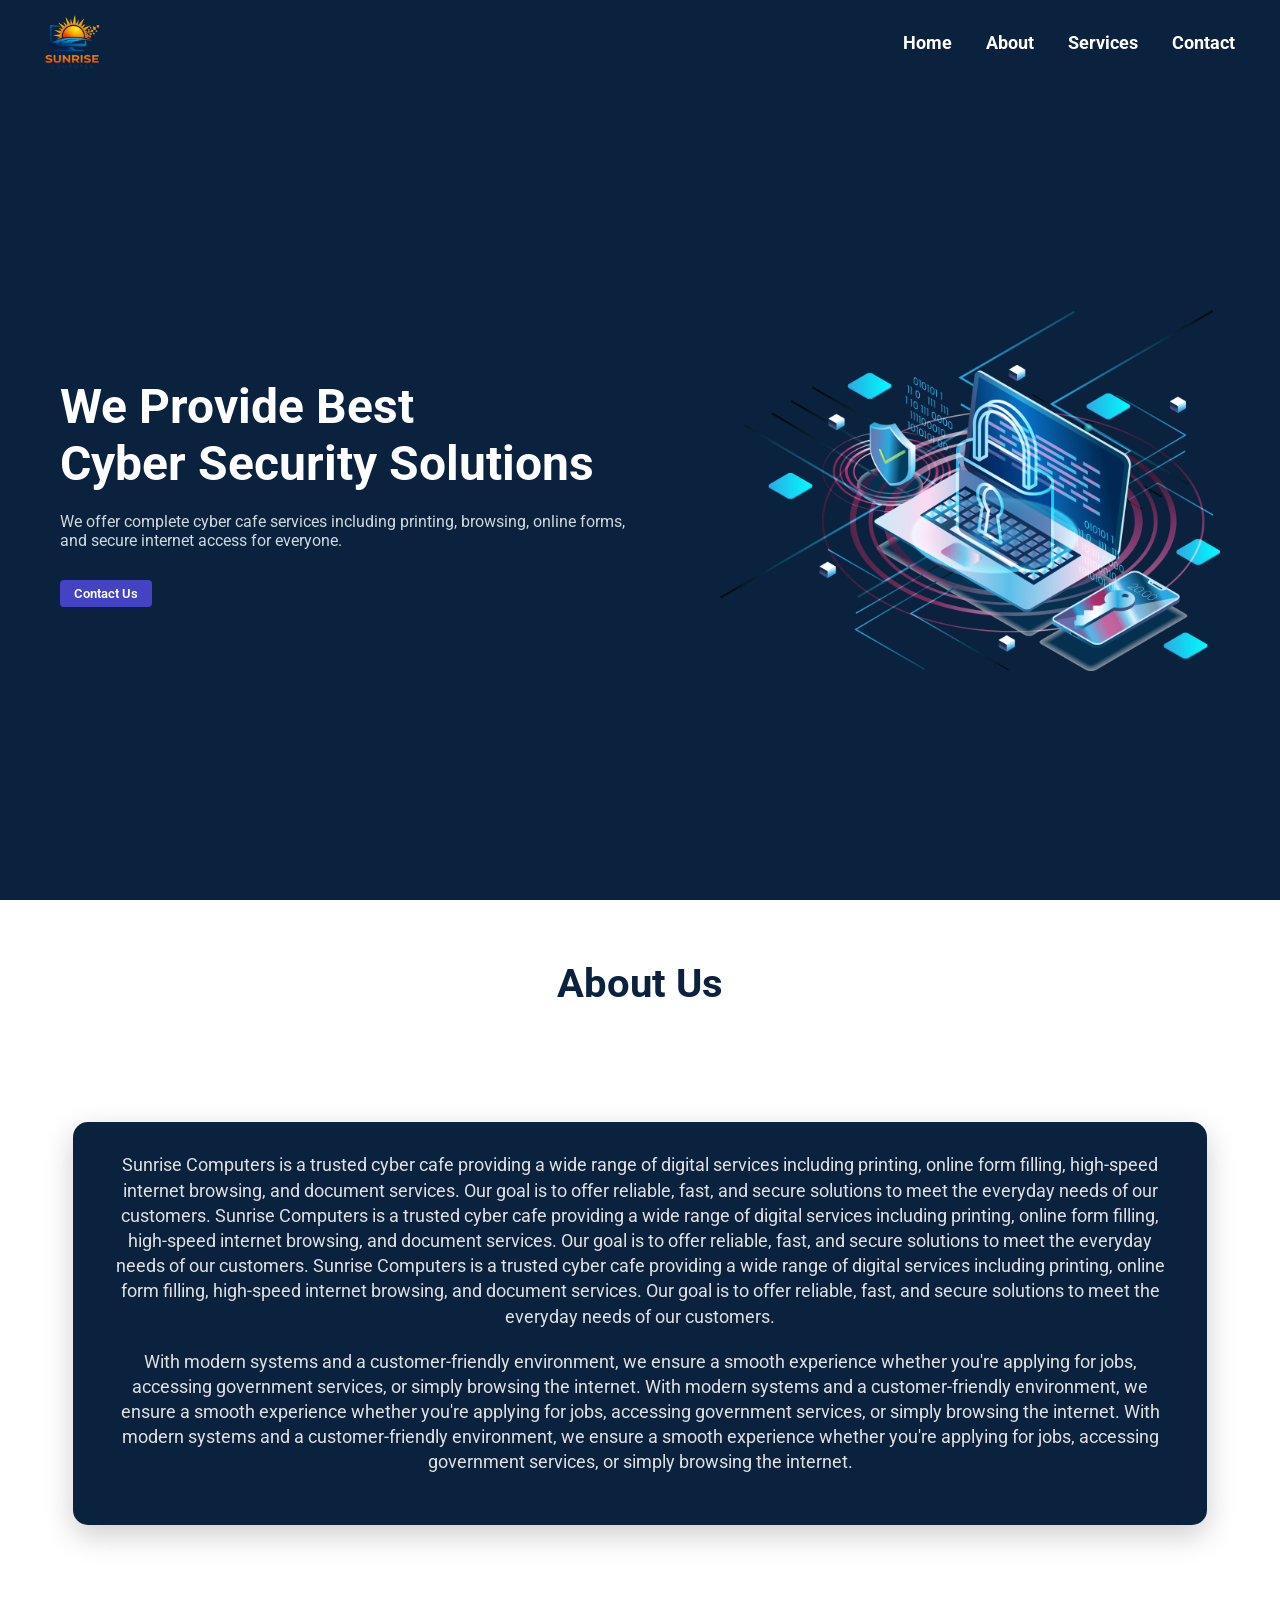
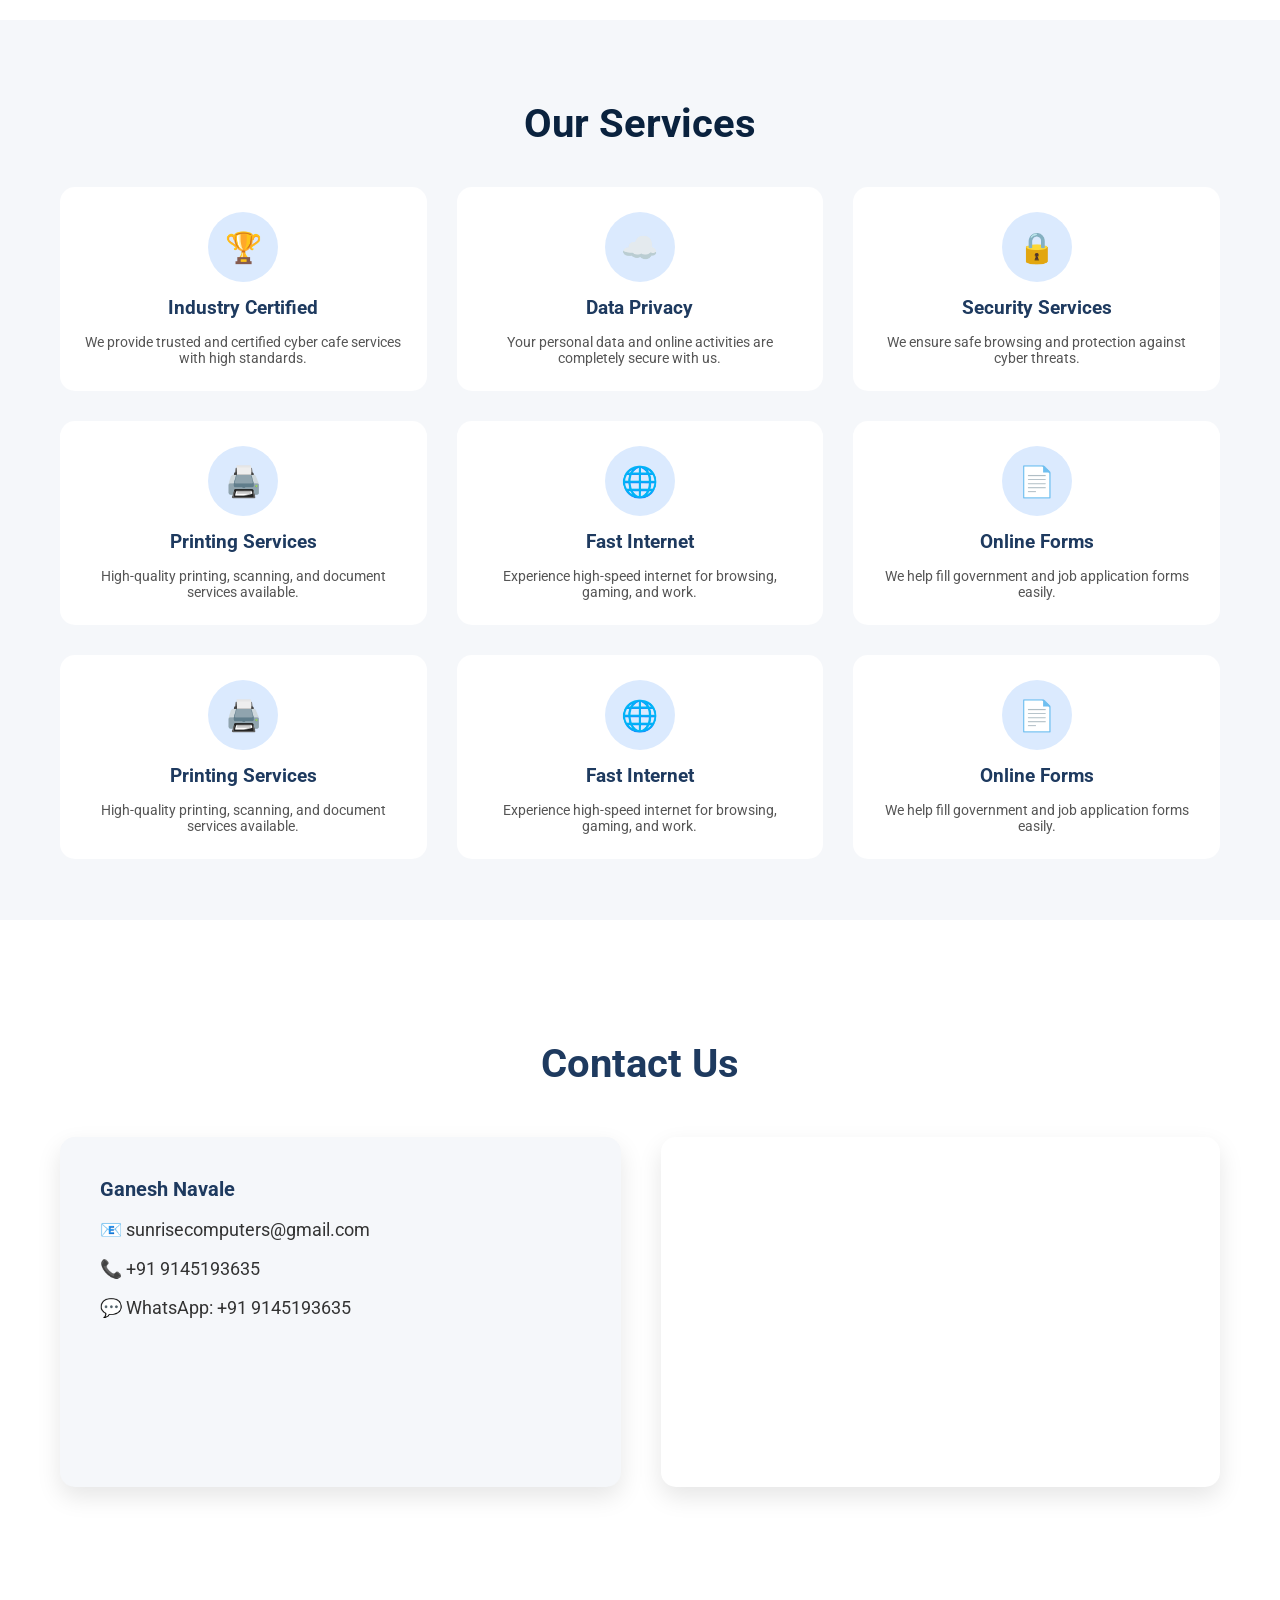
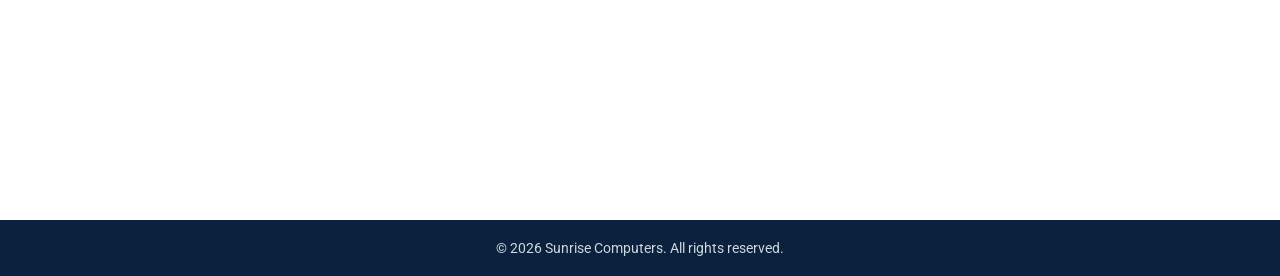
==== index.html @ f6e38ad7 "first commit" ====
<!DOCTYPE html>
<html lang="en">
<head>
  <meta charset="UTF-8">
  <meta name="viewport" content="width=device-width, initial-scale=1.0">
  <title>Sunrise Computers</title>
  <link rel="stylesheet" href="style.css">
</head>
<body>

  <!-- Navbar -->
  <header class="navbar">
   <img id="logo" src="img/logo.png" alt="">

    <nav class="nav-links">
      <a href="#">Home</a>
      <a href="#">About</a>
      <a href="#">Services</a>
      <a href="#">Contact</a>
    </nav>

  </header>

  <!-- Hero Section -->
  <section class="hero">
    <div class="hero-left">
      <h1>We Provide Best <br> Cyber Security Solutions</h1>
      <p>
        We offer complete cyber cafe services including printing, browsing,
        online forms, and secure internet access for everyone.
      </p>

      <div class="hero-left-buttons">
        <button id="contact-us">Contact Us</button>
      </div>
    </div>

    <div class="hero-right">
      <img src="img/hero-right.png" alt="Cyber Image">
    </div>
  </section>


  <!-- About Section -->
<section class="about">

  <h2 class="section-title">About Us</h2>

  <div class="about-box">
    <p>
      Sunrise Computers is a trusted cyber cafe providing a wide range of digital services 
      including printing, online form filling, high-speed internet browsing, and document services. 
      Our goal is to offer reliable, fast, and secure solutions to meet the everyday needs of our customers.
      Sunrise Computers is a trusted cyber cafe providing a wide range of digital services 
      including printing, online form filling, high-speed internet browsing, and document services. 
      Our goal is to offer reliable, fast, and secure solutions to meet the everyday needs of our customers.
      Sunrise Computers is a trusted cyber cafe providing a wide range of digital services 
      including printing, online form filling, high-speed internet browsing, and document services. 
      Our goal is to offer reliable, fast, and secure solutions to meet the everyday needs of our customers.
    </p>

    <p>
      With modern systems and a customer-friendly environment, we ensure a smooth experience 
      whether you're applying for jobs, accessing government services, or simply browsing the internet.
      With modern systems and a customer-friendly environment, we ensure a smooth experience 
      whether you're applying for jobs, accessing government services, or simply browsing the internet.
      With modern systems and a customer-friendly environment, we ensure a smooth experience 
      whether you're applying for jobs, accessing government services, or simply browsing the internet.
    </p>
  </div>

</section>



  <!-- Services / Cards Section -->
<section class="services">
    <h2 class="section-title">Our Services</h2>

  <div class="cards">

    <div class="card">
      <div class="icon">🏆</div>
      <h3>Industry Certified</h3>
      <p>We provide trusted and certified cyber cafe services with high standards.</p>
    </div>

    <div class="card">
      <div class="icon">☁️</div>
      <h3>Data Privacy</h3>
      <p>Your personal data and online activities are completely secure with us.</p>
    </div>

    <div class="card">
      <div class="icon">🔒</div>
      <h3>Security Services</h3>
      <p>We ensure safe browsing and protection against cyber threats.</p>
    </div>

    <div class="card">
      <div class="icon">🖨️</div>
      <h3>Printing Services</h3>
      <p>High-quality printing, scanning, and document services available.</p>
    </div>

    <div class="card">
      <div class="icon">🌐</div>
      <h3>Fast Internet</h3>
      <p>Experience high-speed internet for browsing, gaming, and work.</p>
    </div>

    <div class="card">
      <div class="icon">📄</div>
      <h3>Online Forms</h3>
      <p>We help fill government and job application forms easily.</p>
    </div>

    <div class="card">
      <div class="icon">🖨️</div>
      <h3>Printing Services</h3>
      <p>High-quality printing, scanning, and document services available.</p>
    </div>

    <div class="card">
      <div class="icon">🌐</div>
      <h3>Fast Internet</h3>
      <p>Experience high-speed internet for browsing, gaming, and work.</p>
    </div>

    <div class="card">
      <div class="icon">📄</div>
      <h3>Online Forms</h3>
      <p>We help fill government and job application forms easily.</p>
    </div>

  </div>
</section>





<!-- ---------------------------------------- -->

  <section class="contact">

  <h2 class="section-title">Contact Us</h2>

  <div class="contact-container">

    <!-- LEFT BOX -->
    <div class="contact-box">
      <p><strong>Ganesh Navale</strong></p>
      <p>📧 sunrisecomputers@gmail.com</p>
      <p>📞 +91 9145193635</p>
      <p>💬 WhatsApp: +91 9145193635</p>
    </div>

    <!-- RIGHT BOX (MAP) -->
    <div class="contact-map">
      <iframe 
        src="https://www.google.com/maps/embed?pb=!1m17!1m12!1m3!1d948.0161176102424!2d75.1945437694842!3d18.11481377356524!2m3!1f0!2f0!3f0!3m2!1i1024!2i768!4f13.1!3m2!1m1!2s7JCQ457W%2BW3!5e0!3m2!1sen!2sin!4v1774265242255!5m2!1sen!2sin"
        allowfullscreen=""
        loading="lazy">
      </iframe>
    </div>

  </div>

</section>

<footer class="footer">
  <p>© 2026 Sunrise Computers. All rights reserved.</p>
</footer>
  <script src="script.js"></script>

</body>
</html>
---- style.css ----
@import url('https://fonts.googleapis.com/css2?family=Bebas+Neue&family=Open+Sans:ital,wght@0,300..800;1,300..800&family=Roboto+Slab:wght@100..900&family=Roboto:ital,wght@0,100..900;1,100..900&display=swap');

/* Reset */
* {
    margin: 0;
    padding: 0;
    box-sizing: border-box;
    font-family: "Roboto", sans-serif;
}

/* Body */
body {
    background-color: #0a223e;
    color: white;
    overflow-x: hidden;
}

/* Navbar */
.navbar {
    display: flex;
    justify-content: space-between;
    align-items: center;
    padding: 0 30px;
}

#logo {
    height: 85px;
}

/* Nav Links */
.nav-links a {
    margin: 0 15px;
    text-decoration: none;
    color: white;
    font-size: 18px;
    font-weight: 700;
}

.nav-links a:hover {
    color: #4db8ff;
}

/* ================= HERO SECTION ================= */
.hero {
    display: flex;
    align-items: center;
    justify-content: space-between;
    padding: 0 60px;
    height: calc(100vh - 85px);
}

/* Left */
.hero-left {
    max-width: 50%;
}

.hero-left h1 {
    font-size: 48px;
    margin-bottom: 20px;
}

.hero-left p {
    font-size: 16px;
    margin-bottom: 30px;
    color: #cfd8dc;
}

/* Button */
#contact-us {
    background-color: rgb(67, 67, 196);
    padding: 6px 14px;
    font-weight: 600;
    border-radius: 4px;
    border: none;
    color: white;
    cursor: pointer;
}

#contact-us:hover {
    background-color: orange;
}

/* Right */
.hero-right img {
    width: 500px;
    max-width: 100%;
}

/* ================= ABOUT SECTION (SECOND PAGE) ================= */
.about {
    background-color: white;
    color: #333;
    padding: 20px 10px;
    min-height: 80vh;
    display: flex;
    flex-direction: column;
    justify-content: center;
}

/* Section Title */
.section-title {
    text-align: center;
    font-size: 40px;
    margin: 40px 0;
    color: #0a223e;

}

/* Blue Box */
.about-box {
    background: #0a223e;
    padding: 30px;
    border-radius: 15px;
    width: 90%;
    margin: auto;
    text-align: center;
    box-shadow: 0 10px 30px rgba(0,0,0,0.2);
}

/* About Text */
.about-box p {
    font-size: 18px;
    margin-bottom: 20px;
    color: #e0e0e0;
    line-height: 1.4;
}

/* ================= SERVICES SECTION (THIRD PAGE) ================= */
.services {
    background-color: #f5f7fa;
    padding: 40px 60px;
    min-height: 100vh;
}

/* Cards Layout */
.cards {
    display: grid;
    grid-template-columns: repeat(3, 1fr);
    gap: 30px;
}

/* Card */
.card {
    background: white;
    color: #333;
    padding: 25px 20px;
    border-radius: 15px;
    text-align: center;
    transition: 0.3s;
}

/* Hover */
.card:hover {
    transform: translateY(-10px);
    box-shadow: 0 10px 25px rgba(0,0,0,0.1);
}

/* Icon */
.icon {
    width: 70px;
    height: 70px;
    background: #dbeafe;
    border-radius: 50%;
    display: flex;
    align-items: center;
    justify-content: center;
    margin: 0 auto 15px;
    font-size: 30px;
}

/* Card Title */
.card h3 {
    margin-bottom: 15px;
    color: #1e3a5f;
}

/* Card Text */
.card p {
    font-size: 14px;
    color: #555;
}





/* ================= CONTACT SECTION (FOURTH PAGE) ================= */
/* ================= CONTACT SECTION ================= */
.contact {
    background-color: white;
    color: #333;
    padding: 80px 60px;
    min-height: 100vh;
}

/* Title */
.contact .section-title {
    text-align: center;
    font-size: 40px;
    margin-bottom: 50px;
    color: #1e3a5f;
}

/* Layout */
.contact-container {
    display: flex;
    gap: 40px;
    align-items: center;
}

/* LEFT BOX */
.contact-box {
    width: 50%;
    background: #f5f7fa;
    padding: 40px;
    border-radius: 15px;
    box-shadow: 0 10px 25px rgba(0,0,0,0.1);
    height: 350px;
}

/* Text inside box */
.contact-box p {
    font-size: 18px;
    margin-bottom: 18px;
    text-align: left;
    display: flex;
    align-items: center;
    gap: 10px;
}

/* First line (location highlight) */
.contact-box p:first-child {
    font-size: 20px;
    font-weight: bold;
    color: #1e3a5f;
}

/* RIGHT SIDE MAP */
.contact-map {
    width: 50%;
    height: 350px;
    border-radius: 15px;
    overflow: hidden;
    box-shadow: 0 10px 25px rgba(0,0,0,0.1);
}

/* IMPORTANT: Make iframe fit properly */
.contact-map iframe {
    width: 100%;
    height: 100%;
    border: 0;
}



/* ================= FOOTER ================= */
.footer {
    background-color: #0a223e;
    text-align: center;
    padding: 20px;
}


/* Text */
.footer p {
    font-size: 14px;
    color: #cfd8dc;
}
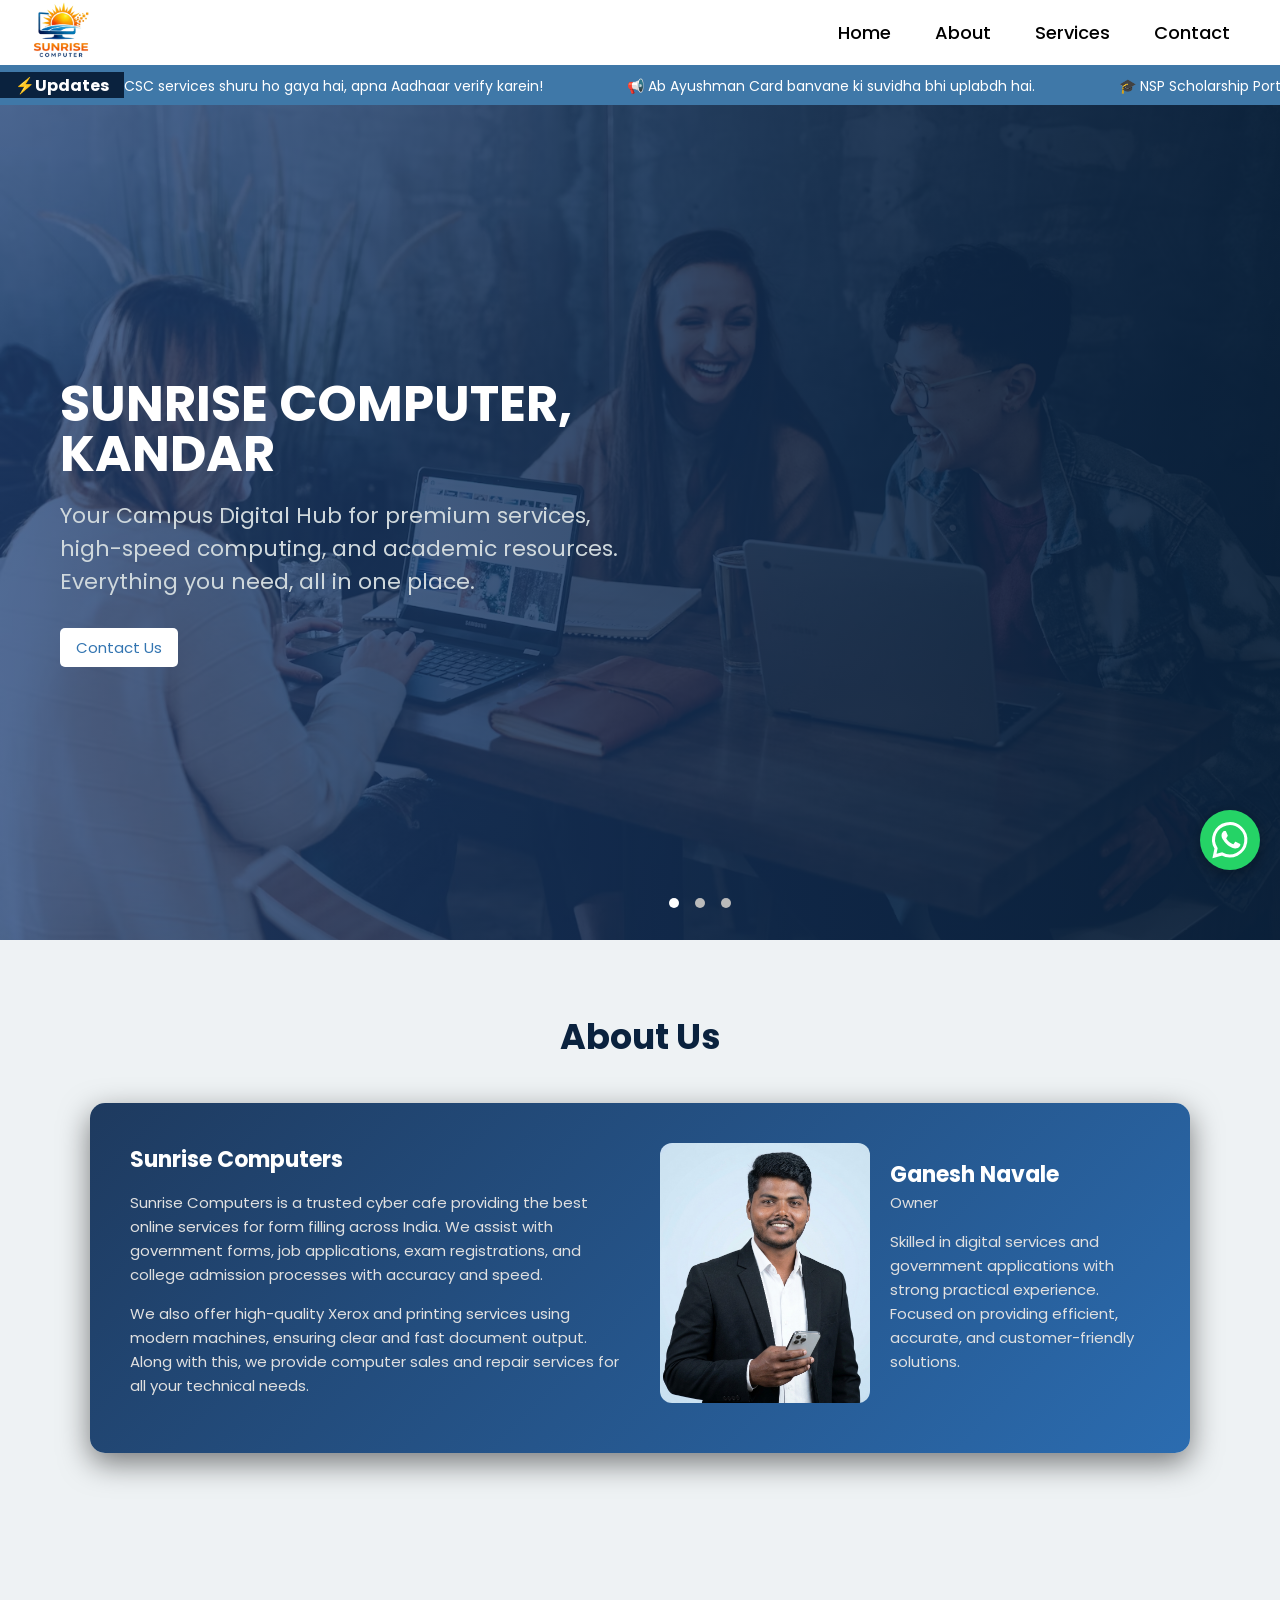
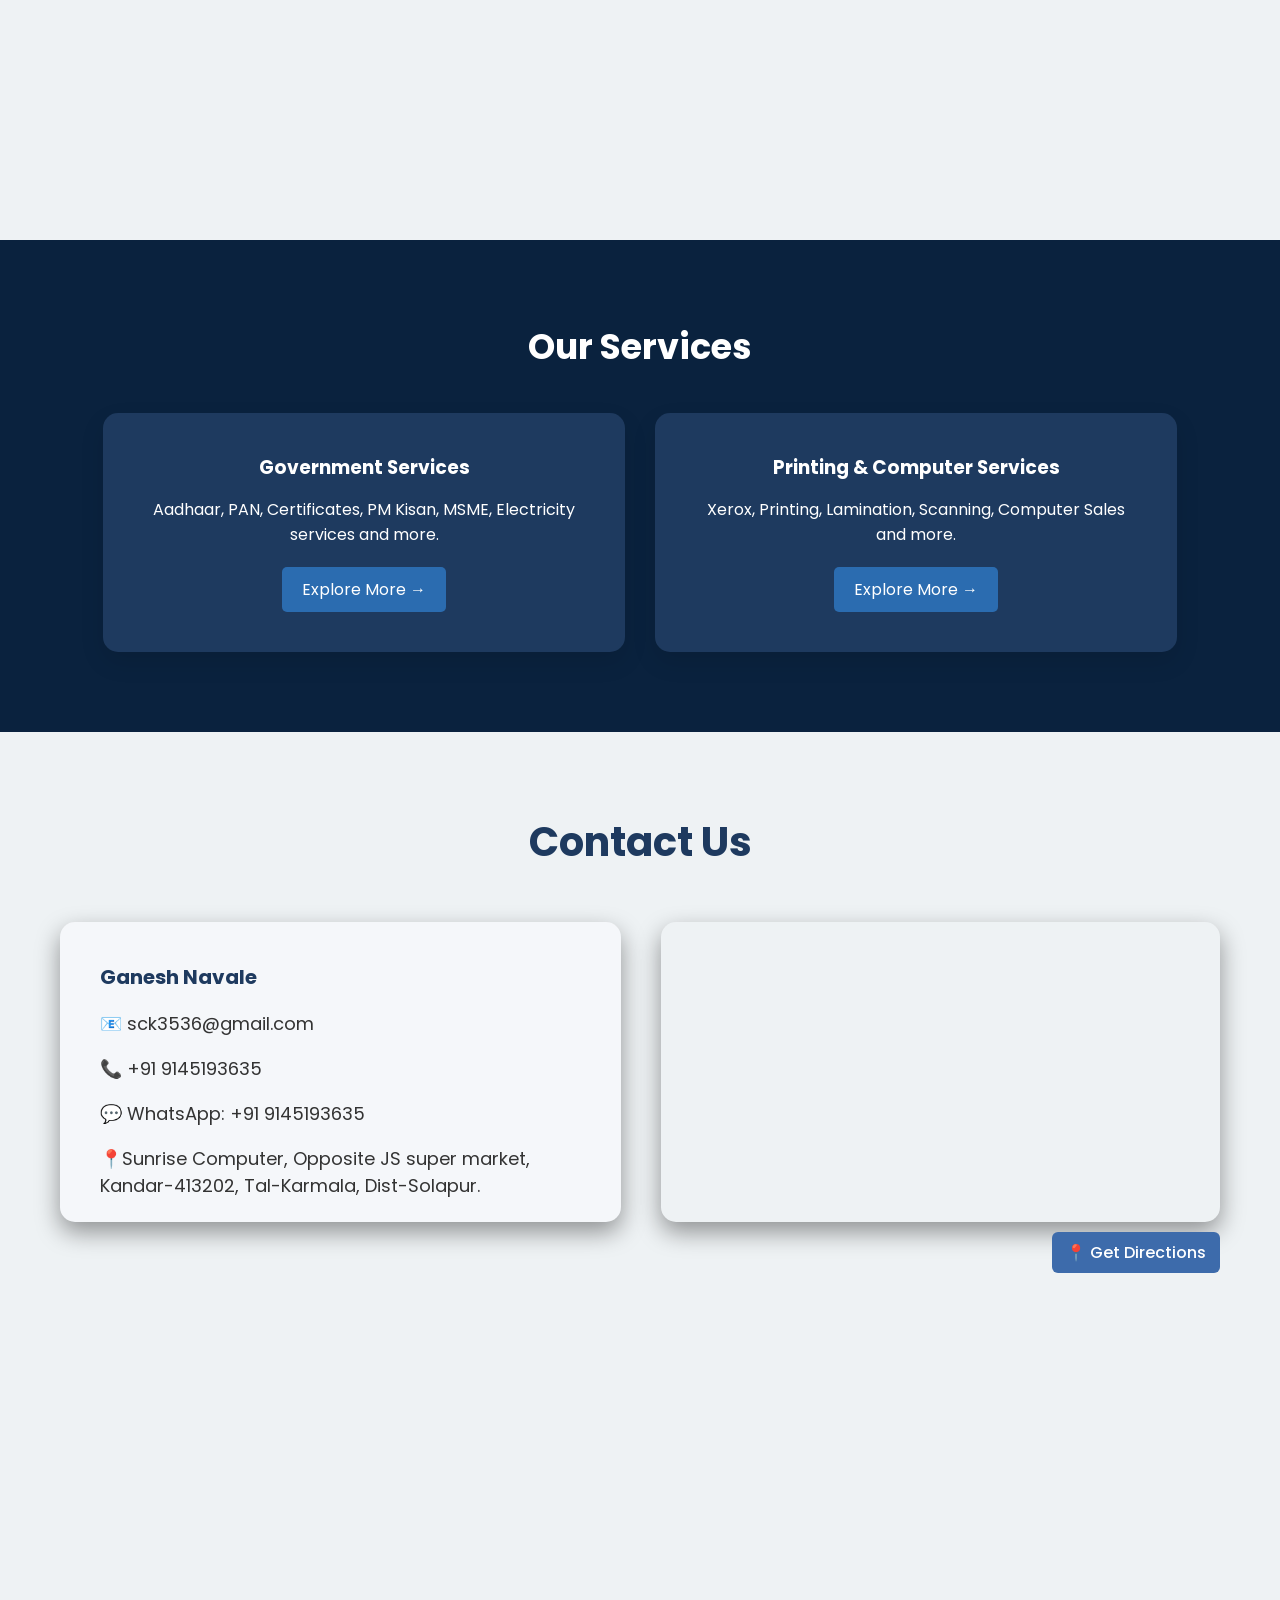
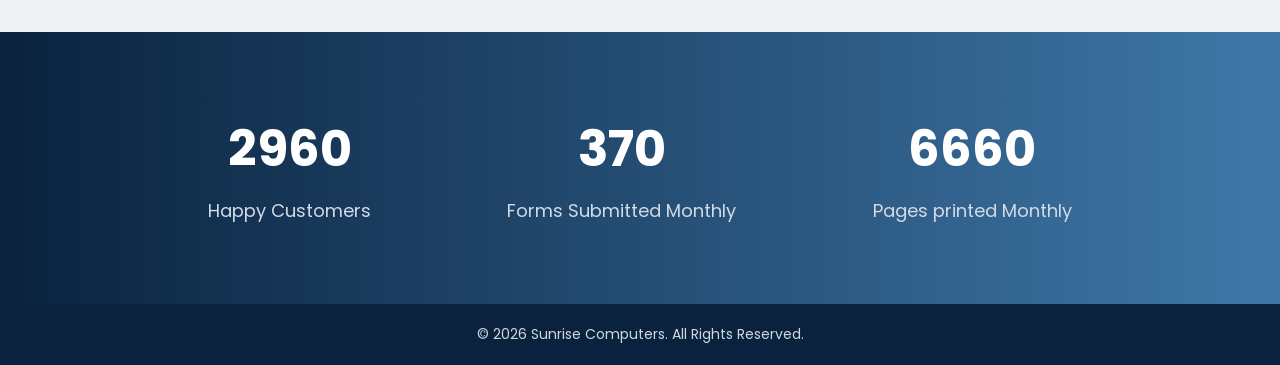
==== commit 06006777: "revised design" ====
--- a/index.html
+++ b/index.html
@@ -1,178 +1,225 @@
 <!DOCTYPE html>
 <html lang="en">
+
 <head>
   <meta charset="UTF-8">
   <meta name="viewport" content="width=device-width, initial-scale=1.0">
   <title>Sunrise Computers</title>
-  <link rel="stylesheet" href="style.css">
+  <link rel="stylesheet" href="css/style.css">
+  <link href="https://fonts.googleapis.com/css2?family=Poppins:wght@100;300;400;500;600;700&display=swap"
+    rel="stylesheet">
 </head>
+
 <body>
 
   <!-- Navbar -->
   <header class="navbar">
-   <img id="logo" src="img/logo.png" alt="">
+    <img id="logo" src="img/logo.png" alt="">
 
     <nav class="nav-links">
-      <a href="#">Home</a>
-      <a href="#">About</a>
-      <a href="#">Services</a>
-      <a href="#">Contact</a>
+      <a href="#home">Home</a>
+      <a href="#about">About</a>
+      <a href="#services">Services</a>
+      <a href="#contact">Contact</a>
     </nav>
-
   </header>
-
-  <!-- Hero Section -->
-  <section class="hero">
-    <div class="hero-left">
-      <h1>We Provide Best <br> Cyber Security Solutions</h1>
-      <p>
-        We offer complete cyber cafe services including printing, browsing,
-        online forms, and secure internet access for everyone.
-      </p>
-
-      <div class="hero-left-buttons">
-        <button id="contact-us">Contact Us</button>
-      </div>
-    </div>
-
-    <div class="hero-right">
-      <img src="img/hero-right.png" alt="Cyber Image">
-    </div>
-  </section>
-
-
-  <!-- About Section -->
-<section class="about">
-
-  <h2 class="section-title">About Us</h2>
-
-  <div class="about-box">
-    <p>
-      Sunrise Computers is a trusted cyber cafe providing a wide range of digital services 
-      including printing, online form filling, high-speed internet browsing, and document services. 
-      Our goal is to offer reliable, fast, and secure solutions to meet the everyday needs of our customers.
-      Sunrise Computers is a trusted cyber cafe providing a wide range of digital services 
-      including printing, online form filling, high-speed internet browsing, and document services. 
-      Our goal is to offer reliable, fast, and secure solutions to meet the everyday needs of our customers.
-      Sunrise Computers is a trusted cyber cafe providing a wide range of digital services 
-      including printing, online form filling, high-speed internet browsing, and document services. 
-      Our goal is to offer reliable, fast, and secure solutions to meet the everyday needs of our customers.
-    </p>
-
-    <p>
-      With modern systems and a customer-friendly environment, we ensure a smooth experience 
-      whether you're applying for jobs, accessing government services, or simply browsing the internet.
-      With modern systems and a customer-friendly environment, we ensure a smooth experience 
-      whether you're applying for jobs, accessing government services, or simply browsing the internet.
-      With modern systems and a customer-friendly environment, we ensure a smooth experience 
-      whether you're applying for jobs, accessing government services, or simply browsing the internet.
-    </p>
+  <div class="updates-bar">
+    <div class="updates-label">⚡Updates</div>
+
+    <div class="updates-wrapper">
+      <div class="updates-track">
+        <span>CSC services shuru ho gaya hai, apna Aadhaar verify karein!</span>
+        <span>📢 Ab Ayushman Card banvane ki suvidha bhi uplabdh hai.</span>
+        <span>🎓 NSP Scholarship Portal open hai, apply now!</span>
+        <span>🎓 NSP XXXXXX</span>
+      </div>
+    </div>
   </div>
 
-</section>
-
-
-
-  <!-- Services / Cards Section -->
-<section class="services">
-    <h2 class="section-title">Our Services</h2>
-
-  <div class="cards">
-
-    <div class="card">
-      <div class="icon">🏆</div>
-      <h3>Industry Certified</h3>
-      <p>We provide trusted and certified cyber cafe services with high standards.</p>
-    </div>
-
-    <div class="card">
-      <div class="icon">☁️</div>
-      <h3>Data Privacy</h3>
-      <p>Your personal data and online activities are completely secure with us.</p>
-    </div>
-
-    <div class="card">
-      <div class="icon">🔒</div>
-      <h3>Security Services</h3>
-      <p>We ensure safe browsing and protection against cyber threats.</p>
-    </div>
-
-    <div class="card">
-      <div class="icon">🖨️</div>
-      <h3>Printing Services</h3>
-      <p>High-quality printing, scanning, and document services available.</p>
-    </div>
-
-    <div class="card">
-      <div class="icon">🌐</div>
-      <h3>Fast Internet</h3>
-      <p>Experience high-speed internet for browsing, gaming, and work.</p>
-    </div>
-
-    <div class="card">
-      <div class="icon">📄</div>
-      <h3>Online Forms</h3>
-      <p>We help fill government and job application forms easily.</p>
-    </div>
-
-    <div class="card">
-      <div class="icon">🖨️</div>
-      <h3>Printing Services</h3>
-      <p>High-quality printing, scanning, and document services available.</p>
-    </div>
-
-    <div class="card">
-      <div class="icon">🌐</div>
-      <h3>Fast Internet</h3>
-      <p>Experience high-speed internet for browsing, gaming, and work.</p>
-    </div>
-
-    <div class="card">
-      <div class="icon">📄</div>
-      <h3>Online Forms</h3>
-      <p>We help fill government and job application forms easily.</p>
-    </div>
-
-  </div>
-</section>
-
-
-
-
-
-<!-- ---------------------------------------- -->
-
-  <section class="contact">
-
-  <h2 class="section-title">Contact Us</h2>
-
-  <div class="contact-container">
-
-    <!-- LEFT BOX -->
-    <div class="contact-box">
-      <p><strong>Ganesh Navale</strong></p>
-      <p>📧 sunrisecomputers@gmail.com</p>
-      <p>📞 +91 9145193635</p>
-      <p>💬 WhatsApp: +91 9145193635</p>
-    </div>
-
-    <!-- RIGHT BOX (MAP) -->
-    <div class="contact-map">
-      <iframe 
-        src="https://www.google.com/maps/embed?pb=!1m17!1m12!1m3!1d948.0161176102424!2d75.1945437694842!3d18.11481377356524!2m3!1f0!2f0!3f0!3m2!1i1024!2i768!4f13.1!3m2!1m1!2s7JCQ457W%2BW3!5e0!3m2!1sen!2sin!4v1774265242255!5m2!1sen!2sin"
-        allowfullscreen=""
-        loading="lazy">
-      </iframe>
-    </div>
-
-  </div>
-
-</section>
-
-<footer class="footer">
-  <p>© 2026 Sunrise Computers. All rights reserved.</p>
-</footer>
-  <script src="script.js"></script>
+  <!-- Hero 000000000000000000000000000-->
+  <section id="home" class="hero">
+    <!-- Background Slides -->
+    <div class="hero-slide active" style="background-image: url('img/bg1.jpg');"></div>
+    <div class="hero-slide" style="background-image: url('img/bg2.jpg');"></div>
+    <div class="hero-slide" style="background-image: url('img/bg3.jpg');"></div>
+    <!-- Overlay -->
+    <div class="hero-overlay"></div>
+    <!-- Your ORIGINAL CONTENT -->
+    <div class="hero-content">
+
+      <div class="hero-left">
+        <h1>SUNRISE COMPUTER, <br> KANDAR</h1>
+        <p>
+          Your Campus Digital Hub for premium services, high-speed computing, and academic resources. Everything you
+          need,
+          all in one place.
+        </p>
+        <a class="contact-us" href="#contact">Contact Us</a>
+      </div>
+
+    </div>
+
+    <!-- Dots -->
+    <div class="dots">
+      <span class="dot active"></span>
+      <span class="dot"></span>
+      <span class="dot"></span>
+    </div>
+
+  </section>
+
+  <!-- About -->
+  <section class="about" id="about">
+    <h2 class="section-title">About Us</h2>
+    <div class="about-box">
+      <div class="about-content">
+
+        <div class="about-left">
+          <h3>Sunrise Computers</h3>
+          <p>Sunrise Computers is a trusted cyber cafe providing the best online services for form filling across India.
+            We assist with government forms, job applications, exam registrations, and college admission processes with
+            accuracy and speed.</p>
+          <p> We also offer high-quality Xerox and printing services using modern machines, ensuring clear and fast
+            document output. Along with this, we provide computer sales and repair services for all your technical
+            needs. </p>
+        </div>
+
+        <div class="about-right">
+
+          <div class="owner-box">
+
+            <img src="img/ganesh.jpg" alt="Ganesh Navale" class="owner-img">
+
+            <div class="owner-info">
+              <h3 class="owner-name">Ganesh Navale</h3>
+              <p class="owner-role">Owner</p>
+              <p class="owner-desc">
+                Skilled in digital services and government applications with strong practical experience.
+                Focused on providing efficient, accurate, and customer-friendly solutions.
+              </p>
+            </div>
+
+          </div>
+
+        </div>
+
+      </div>
+    </div>
+  </section>
+
+  <!-- SERVICES -->
+  <section class="services-main" id="services">
+    <h2 id="title-ourservices" class="section-title">Our Services</h2>
+
+    <div class="service-box-container">
+
+      <div class="service-box">
+        <h3>Government Services</h3>
+        <p>Aadhaar, PAN, Certificates, PM Kisan, MSME, Electricity services and more.</p>
+        <a href="government.html" class="service-btn">Explore More →</a>
+      </div>
+
+      <div class="service-box">
+        <h3>Printing & Computer Services</h3>
+        <p>Xerox, Printing, Lamination, Scanning, Computer Sales and more.</p>
+        <a href="printing.html" class="service-btn">Explore More →</a>
+      </div>
+
+    </div>
+  </section>
+
+  <!-- CONTACT -->
+  <section id="contact">
+    <h2 class="section-title">Contact Us</h2>
+
+    <div class="contact-container">
+      <div class="contact-box">
+        <p><strong>Ganesh Navale</strong></p>
+        <p>📧 sck3536@gmail.com</p>
+        <p>📞 +91 9145193635</p>
+        <p>💬 WhatsApp: +91 9145193635</p>
+        <p>📍Sunrise Computer, Opposite JS super market, Kandar-413202, Tal-Karmala, Dist-Solapur.</p>
+      </div>
+
+      <div class="map-section">
+
+        <div class="contact-map">
+          <iframe
+            src="https://www.google.com/maps/embed?pb=!1m18!1m12!1m3!1d325.9417875466245!2d75.1950361931485!3d18.114884117863387!2m3!1f0!2f0!3f0!3m2!1i1024!2i768!4f13.1!3m3!1m2!1s0x3bc4648c06f7fb21%3A0x66951a9bba661bf6!2s3%2C%20Karmala%20-%20Tembhurni%20Rd%2C%20near%20Balaji%20Tyres%2C%20Kandar%2C%20Maharashtra%20413202!5e1!3m2!1sen!2sin!4v1774787705492!5m2!1sen!2sin"
+            width="600" height="450" style="border:0;" allowfullscreen="" loading="lazy"
+            referrerpolicy="no-referrer-when-downgrade"></iframe>
+        </div>
+
+        <div class="map-btn-wrapper">
+          <a href="https://maps.app.goo.gl/Gfq4uZup8Z27DdoX6" target="_blank" class="map-btn">
+            📍 Get Directions
+          </a>
+        </div>
+
+      </div>
+    </div>
+  </section>
+
+
+  <!-- STATS Section -->
+  <section class="stats-section">
+
+    <div class="stats-container">
+
+      <div class="stat-box">
+        <h2>4000</h2>
+        <p>Happy Customers</p>
+      </div>
+
+      <div class="stat-box">
+        <h2>500</h2>
+        <p>Forms Submitted Monthly</p>
+      </div>
+
+      <div class="stat-box">
+        <h2>9000</h2>
+        <p>Pages printed Monthly</p>
+      </div>
+
+      
+
+    </div>
+
+  </section>
+
+  <footer class="footer">
+    <p>© 2026 Sunrise Computers. All Rights Reserved. </p>
+  </footer>
+  <!-- Bottom nav for mobile -->
+  <nav class="bottom-nav">
+
+    <a href="#home" class="bottom-nav-item active">
+      <img src="img/home.svg" alt="">
+      <span>Home</span>
+    </a>
+
+    <a href="#about" class="bottom-nav-item">
+      <img src="img/about-svgrepo-com.svg" alt="">
+      <span>About</span>
+    </a>
+
+    <a href="#services" class="bottom-nav-item">
+      <img src="img/services.svg" alt="">
+      <span>Services</span>
+    </a>
+
+    <a href="#contact" class="bottom-nav-item">
+      <img src="img/contact-book-svgrepo-com.svg" alt="">
+      <span>Contact</span>
+    </a>
+
+  </nav>
+  <a href="https://wa.me/919145193635" class="whatsapp-float" target="_blank">
+
+    <img src="img/whatsapp-svgrepo-com (1).svg" alt="WhatsApp">
+  </a>
+  <script src="js/script.js"></script>
 
 </body>
+
 </html>
--- a/css/style.css
+++ b/css/style.css
@@ -0,0 +1,887 @@
+html {
+  scroll-behavior: smooth;
+}
+
+/* Reset */
+* {
+  margin: 0;
+  padding: 0;
+  box-sizing: border-box;
+
+}
+
+/* Body */
+body {
+  background-color: #0a223e;
+  color: white;
+  overflow-x: hidden;
+  font-family: 'Poppins', sans-serif;
+  margin: 0;
+}
+html, body {
+  overflow-x: hidden;
+}
+img {
+  max-width: 100%;
+  height: auto;
+}
+
+/* Navbar */
+.navbar {
+  display: flex;
+  justify-content: space-between;
+  align-items: center;
+  padding: 0 30px;
+  position: fixed;
+  width: 100%;
+  top: 0;
+  background: #ffffff;
+  z-index: 1000;
+}
+
+#logo {
+  height: 65px;
+}
+
+/* Nav Links */
+.nav-links a {
+  margin: 0 20px;
+  text-decoration: none;
+  color: black;
+  font-size: 18px;
+  font-weight: 500;
+}
+
+.nav-links a:hover {
+  color: #4db8ff;
+}
+
+/* UPDATES BAR */
+.updates-bar {
+  display: flex;
+  align-items: center;
+  background: #3f78a8;
+  color: white;
+  height: 40px;
+  overflow: hidden;
+  position: relative;
+  top: 65px;
+  /* EXACT navbar height */
+  width: 100%;
+  z-index: 999;
+
+}
+
+/* Left label */
+.updates-label {
+  background: #0a223e;
+  padding: 0 15px;
+  font-weight: bold;
+  display: flex;
+  align-items: center;
+  height: 65%;
+}
+
+/* Wrapper */
+.updates-wrapper {
+  overflow: hidden;
+  width: 100%;
+  position: relative;
+}
+
+/* Moving text */
+.updates-track {
+  display: inline-block;
+  white-space: nowrap;
+  animation: scrollText 18s linear infinite;
+}
+
+.updates-track span {
+  margin-right: 80px;
+  font-size: 14px;
+}
+
+/* Animation */
+@keyframes scrollText {
+  0% {
+    transform: translateX(60%);
+  }
+
+  100% {
+    transform: translateX(-100%);
+  }
+}
+
+.updates-wrapper:hover .updates-track {
+  animation-play-state: paused;
+}
+
+/* ================= HERO SECTION ================= */
+.hero {
+  display: flex;
+  align-items: center;
+  justify-content: space-between;
+  padding: 0 60px;
+  height: calc(100vh - 65px);
+  /* subtract navbar height */
+  margin-top: 65px;
+  /* push below navbar */
+  position: relative;
+  overflow: hidden;
+}
+
+/* Left */
+.hero-left {
+  max-width: 50%;
+}
+
+.hero-left h1 {
+  font-size: 50px;
+  margin-bottom: 20px;
+  line-height: 1.0;
+}
+
+.hero-left p {
+  font-size: 22px;
+  margin-bottom: 30px;
+  color: #cfd8dc;
+}
+
+/* Button */
+.contact-us {
+  background-color: #ffffff;
+  padding: 8px 16px;
+  font-weight: 400;
+  border-radius: 5px;
+  border: none;
+  color: #3375b1;
+  cursor: pointer;
+  text-decoration: none;
+  font-size: 15px;
+  transition: all 0.3s ease;
+  display: inline-block;
+}
+
+.contact-us:hover {
+  transform: scale(1.03);
+  background-color: #fd5a1b;
+  color: white;
+}
+
+/* HERO SLIDER BACKGROUND */
+
+/* Slides */
+.hero-slide {
+  position: absolute;
+  width: 100%;
+  height: 100%;
+  background-size: cover;
+  background-position: center;
+  opacity: 0;
+  transition: opacity 1s ease-in-out;
+  top: 0;
+  left: 0;
+  z-index: 0;
+}
+
+.hero-slide.active {
+  opacity: 1;
+}
+
+/* Overlay */
+.hero-overlay {
+  position: absolute;
+  width: 100%;
+  height: 100%;
+  background: linear-gradient(to right,
+      #22447eb6,
+      rgba(10, 34, 62, 0.918));
+  top: 0;
+  left: 0;
+  z-index: 1;
+  pointer-events: none;
+}
+
+/* Keep your content above */
+.hero-content {
+  position: relative;
+  z-index: 2;
+  display: flex;
+  align-items: center;
+  justify-content: space-between;
+  height: 100%;
+  /* gap: 0px; */
+}
+
+/* Dots */
+.dots {
+  position: absolute;
+  bottom: 25px;
+  width: 100%;
+  text-align: center;
+  z-index: 3;
+}
+
+.dot {
+  height: 10px;
+  width: 10px;
+  margin: 0 6px;
+  display: inline-block;
+  background: #bbb;
+  border-radius: 50%;
+  cursor: pointer;
+}
+
+.dot.active {
+  background: white;
+}
+
+/* ================= ABOUT SECTION (SECOND PAGE) ================= */
+/* About Section */
+.about {
+  background-color: #eef2f4;
+  color: #333;
+  padding: 70px 50px;
+  min-height: 100vh;
+  scroll-margin-top: 30px;
+}
+
+/* Main Blue Box */
+.about-box {
+  background: linear-gradient(135deg, #1e3a5f, #2b6cb0);
+  padding: 40px;
+  border-radius: 15px;
+  max-width: 1100px;
+  margin: auto;
+  box-shadow: 0 10px 30px rgba(0, 0, 0, 0.5);
+}
+
+/* Inner Layout */
+.about-content {
+  display: flex;
+  gap: 40px;
+}
+
+/* Left & Right */
+.about-left,
+.about-right {
+  width: 50%;
+}
+
+/* Headings */
+.about-box h3 {
+  margin-bottom: 15px;
+  font-size: 22px;
+  color: #ffffff;
+}
+
+/* Text */
+.about-box p {
+  font-size: 15px;
+  margin-bottom: 15px;
+  color: #e0e0e0;
+  line-height: 1.6;
+}
+
+/* FIX: Center headings */
+.section-title {
+  text-align: center;
+  width: 100%;
+  display: block;
+  margin: 0 auto 40px;
+  color: #0a223e;
+  font-size: 35px;
+}
+
+/* ===== OWNER SECTION ===== */
+
+/* ===== OWNER HORIZONTAL LAYOUT ===== */
+
+.owner-box {
+  display: flex;
+  align-items: center;
+  gap: 20px;
+}
+.owner-box h3{
+  margin-bottom: 0;
+}
+/* IMAGE */
+.owner-img {
+  width: 210px;
+  height: 260px;
+  object-fit: cover;
+  border-radius: 12px;
+}
+
+/* TEXT SIDE */
+.owner-info {
+  text-align: left;
+}
+
+/* NAME */
+.owner-name {
+  font-size: 20px;
+  color: white;
+  margin-bottom: 5px;
+}
+
+/* ROLE */
+.owner-role {
+  font-size: 13px;
+  color: #cfd8dc;
+  margin-bottom: 10px;
+}
+
+/* DESCRIPTION */
+.owner-desc {
+  font-size: 14px;
+  color: #e0e0e0;
+  line-height: 1.4;
+}
+
+
+/* Services section  */
+
+.services-main {
+  background: #0a223e;
+  padding: 80px 60px;
+  scroll-margin-top: 100px;
+}
+
+#title-ourservices {
+  color: white;
+}
+
+.service-box-container {
+  display: flex;
+  gap: 30px;
+  justify-content: center;
+}
+
+.service-box {
+  width: 45%;
+  background: #1e3a5f;
+  padding: 40px;
+  border-radius: 15px;
+  text-align: center;
+  box-shadow: 0 10px 25px rgba(0, 0, 0, 0.1);
+  transition: 0.3s;
+}
+
+.service-box:hover {
+  transform: translateY(-10px);
+}
+
+.service-box h3 {
+  color: white;
+  margin-bottom: 15px;
+}
+
+.service-box p {
+  color: white;
+  margin-bottom: 20px;
+}
+
+.service-btn {
+  display: inline-block;
+  padding: 10px 20px;
+  background: #2b6cb0;
+  color: white;
+  border-radius: 5px;
+  text-decoration: none;
+}
+
+.service-btn:hover {
+  background: #fd5a1b;
+}
+
+/* GOVERNMENT PAGE */
+.gov-section {
+  background: #eef2f4;
+  padding: 60px;
+  height: calc(auto - 65px);
+  /* subtract navbar height */
+  margin-top: 25px;
+}
+
+
+
+/* PRINTING PAGE */
+/* PRINTING GRID */
+.printing-grid {
+  background: #eef2f4;
+  padding: 20px 60px;
+  margin-top: 65px;
+}
+
+/* GRID */
+.printing-container {
+  display: grid;
+  grid-template-columns: repeat(4, 1fr);
+  gap: 30px;
+  max-width: 1200px;
+  margin: auto;
+  background: #eef2f4;
+}
+
+/* CARD */
+.print-card {
+  background: white;
+  border-radius: 15px;
+  overflow: hidden;
+  box-shadow: 0 5px 15px rgba(0, 0, 0, 0.1);
+  transition: 0.3s;
+}
+
+/* IMAGE */
+.print-card img {
+  width: 100%;
+  height: 180px;
+  object-fit: cover;
+}
+
+/* CONTENT */
+.card-content {
+  padding: 20px;
+}
+
+.print-card h3 {
+  margin-bottom: 10px;
+  color: #1e3a5f;
+}
+
+.print-card p {
+  color: #555;
+  font-size: 14px;
+}
+
+/* HOVER */
+.print-card:hover {
+  transform: translateY(-10px);
+  box-shadow: 0 15px 30px rgba(0, 0, 0, 0.2);
+}
+
+/* ================= CONTACT SECTION (FOURTH PAGE) ================= */
+#contact {
+  background-color: #eef2f4;
+  color: #333;
+  padding: 80px 60px;
+  min-height: 100vh;
+  scroll-margin-top: 20px;
+}
+
+/* Title */
+.map-section {
+  width: 50%;
+}
+
+#contact .section-title {
+  text-align: center;
+  font-size: 40px;
+  margin-bottom: 50px;
+  color: #1e3a5f;
+}
+
+/* Layout */
+.contact-container {
+  display: flex;
+  gap: 40px;
+  align-items: flex-start;
+}
+
+/* LEFT BOX */
+.contact-box {
+  width: 50%;
+  background: #f5f7fa;
+  padding: 40px;
+  border-radius: 15px;
+  box-shadow: 0 10px 25px rgba(0, 0, 0, 0.4);
+  height: 300px;
+}
+
+/* Text inside box */
+.contact-box p {
+  font-size: 18px;
+  margin-bottom: 18px;
+  text-align: left;
+  display: flex;
+  align-items: center;
+  gap: 10px;
+}
+
+/* First line (location highlight) */
+.contact-box p:first-child {
+  font-size: 20px;
+  font-weight: bold;
+  color: #1e3a5f;
+}
+
+/* RIGHT SIDE MAP */
+.contact-map {
+  height: 300px;
+  border-radius: 15px;
+  overflow: hidden;
+  box-shadow: 0 10px 25px rgba(0, 0, 0, 0.4);
+  /* position: relative; */
+}
+
+/* IMPORTANT: Make iframe fit properly */
+.contact-map iframe {
+  width: 100%;
+  height: 100%;
+  border: 0;
+}
+
+.map-btn-wrapper {
+  display: flex;
+  justify-content: flex-end;
+  margin-top: 10px;
+}
+
+/* BUTTON STYLE */
+.map-btn {
+  background: #3d6bab;
+  color: white;
+  padding: 8px 14px;
+  border-radius: 6px;
+  text-decoration: none;
+  font-weight: 500;
+}
+
+/* HOVER */
+.map-btn:hover {
+  background: #fd5a1b;
+}
+
+/*================ STAts Section ===============*/
+
+/* STATS SECTION */
+.stats-section {
+  background: linear-gradient(to right,
+      #0a223e,
+      #3f78a8);
+  padding: 80px 40px;
+  text-align: center;
+  color: white;
+
+}
+
+
+/* Container */
+.stats-container {
+  display: flex;
+  justify-content: space-around;
+  align-items: center;
+  max-width: 1000px;
+  margin: auto;
+}
+
+/* Each Box */
+.stat-box h2 {
+  font-size: 50px;
+  font-weight: 700;
+  margin-bottom: 10px;
+}
+
+.stat-box p {
+  font-size: 18px;
+  color: #d0dbe6;
+}
+
+
+
+/* ================= FOOTER ================= */
+.footer {
+  background-color: #0a223e;
+  text-align: center;
+  padding: 20px;
+}
+
+
+/* Text */
+.footer p {
+  font-size: 14px;
+  color: #cfd8dc;
+}
+
+.bottom-nav {
+  display: none;
+}
+
+
+/* WHATSAPP FLOAT BUTTON */
+.whatsapp-float {
+  position: fixed;
+  bottom: 30px; /* above bottom nav */
+  right: 20px;
+  width: 60px;
+  height: 60px;
+  z-index: 1000;
+}
+
+.whatsapp-float img {
+  width: 100%;
+  height: 100%;
+  border-radius: 50%;
+  box-shadow: 0 5px 15px rgba(0,0,0,0.3);
+}
+
+/* Hover effect */
+.whatsapp-float:hover {
+  transform: scale(1.1);
+  transition: 0.3s;
+}
+
+/* ================= MOBILE (MAX 600px) ================= */
+@media (max-width: 600px) {
+
+  /* Hide top nav links */
+  .nav-links {
+    display: none;
+  }
+
+  /* Bottom Nav */
+  .bottom-nav {
+    position: fixed;
+    bottom: 0;
+    left: 0;
+    width: 100%;
+    height: 65px;
+    background: white;
+    display: flex;
+    justify-content: space-around;
+    align-items: center;
+    box-shadow: 0 -2px 10px rgba(0,0,0,0.1);
+    z-index: 1000;
+  }
+
+  .bottom-nav-item {
+    display: flex;
+    flex-direction: column;
+    align-items: center;
+    text-decoration: none;
+    color: #444;
+    font-size: 12px;
+  }
+
+  .bottom-nav-item img {
+    width: 20px;
+    margin-bottom: 3px;
+  }
+
+  .bottom-nav-item.active {
+    color: black;
+  }
+
+  /* IMPORTANT: prevent content hiding behind nav */
+  body {
+    padding-bottom: 70px;
+  }
+
+  /* ===== UPDATES BAR ===== */
+  .updates-track span {
+    font-size: 12px;
+    margin-right: 40px;
+  }
+  .updates-bar {
+  position: fixed;
+  top: 65px;
+}
+
+  /* ===== HERO ===== */
+  .hero {
+    flex-direction: column;
+    justify-content: center;
+    align-items: center;
+    padding: 0 20px;
+    height: calc(100vh - 105px);
+    text-align: center;
+    margin-top: 105px;
+    /* navbar (65) + updates bar (40) */
+  }
+
+  .hero-left {
+    max-width: 100%;
+    text-align: center;
+  }
+
+  .hero-left h1 {
+    font-size: 34px;
+    line-height: 1.2;
+  }
+
+  .hero-left p {
+    font-size: 18px;
+  }
+
+  .hero-content {
+    top: 0;
+    flex-direction: column;
+    text-align: center;
+    justify-content: center;
+  }
+
+  .contact-us {
+    margin-top: 10px;
+  }
+
+  .hero-slide {
+    height: 100%;
+  }
+
+  /* ===== ABOUT ===== */
+  .about {
+    padding: 40px 20px;
+    min-height: fit-content;
+  }
+
+  .about-content {
+    flex-direction: column;
+    gap: 20px;
+  }
+
+  .about-left,
+  .about-right {
+    width: 100%;
+  }
+   .about-box{
+    padding: 40px 20px;
+   }
+   .about-box h3{
+    font-size: 18px;
+   }
+  .about-box p {
+    font-size: 12px;
+  }
+
+  /* ===== OWNER MOBILE FIX ===== */
+
+.owner-box {
+  flex-direction: column;
+  text-align: center;
+}
+
+.owner-info {
+  text-align: center;
+}
+
+.owner-img {
+  width: 120px;
+  height: 150px;
+}
+
+  /* ===== SERVICES ===== */
+  .services-main {
+    padding: 40px 20px;
+  }
+
+  .service-box-container {
+    flex-direction: column;
+  }
+
+  .service-box {
+    width: 100%;
+  }
+
+  .service-box p {
+    font-size: 13px;
+  }
+
+  /* ===== PRINTING & GOV CARDS ===== */
+  .printing-container {
+    grid-template-columns: repeat(2, 1fr);
+    gap: 15px;
+  }
+  .printing-grid{
+    padding: 20px 20px;
+  }
+
+  .print-card img {
+    height: 120px;
+  }
+
+  .print-card h3 {
+    font-size: 14px;
+  }
+
+  .print-card p {
+    font-size: 12px;
+  }
+
+  /* ===== CONTACT ===== */
+  #contact {
+    padding: 40px 20px;
+  }
+  #contact h2{
+    font-size: 10px;
+  }
+
+  .contact-container {
+    flex-direction: column;
+  }
+
+  .contact-box,
+  .map-section {
+    width: 100%;
+  }
+
+  .contact-box {
+    height: auto;
+  }
+
+  .contact-box p {
+    font-size: 15px;
+  }
+
+  /* ===== STATS ===== */
+  .stats-section {
+    padding: 50px 30px
+  }
+
+  .stats-container {
+    flex-direction: row;
+    gap: 20px;
+  }
+
+  .stat-box h2 {
+    font-size: 28px;
+  }
+
+  .stat-box p {
+    font-size: 12px;
+  }
+
+  @media (max-width: 600px) {
+  .whatsapp-float {
+    bottom: 90px; /* above bottom nav */
+    right: 15px;
+    width: 55px;
+    height: 55px;
+  }
+}
+  /* ===== GENERAL TEXT ===== */
+  /* .section-title {
+    font-size: 24px;
+  } */
+
+    .hero-content,
+  .about-content,
+  .contact-container {
+    max-width: 100%;
+    overflow: hidden;
+  }
+
+
+}
+
+
+@media (hover: none) {
+  .contact-us:hover,
+  .service-box:hover,
+  .print-card:hover,
+  .service-btn:hover,
+  .whatsapp-float:hover {
+    transform: none;
+    box-shadow: none;
+  }
+}
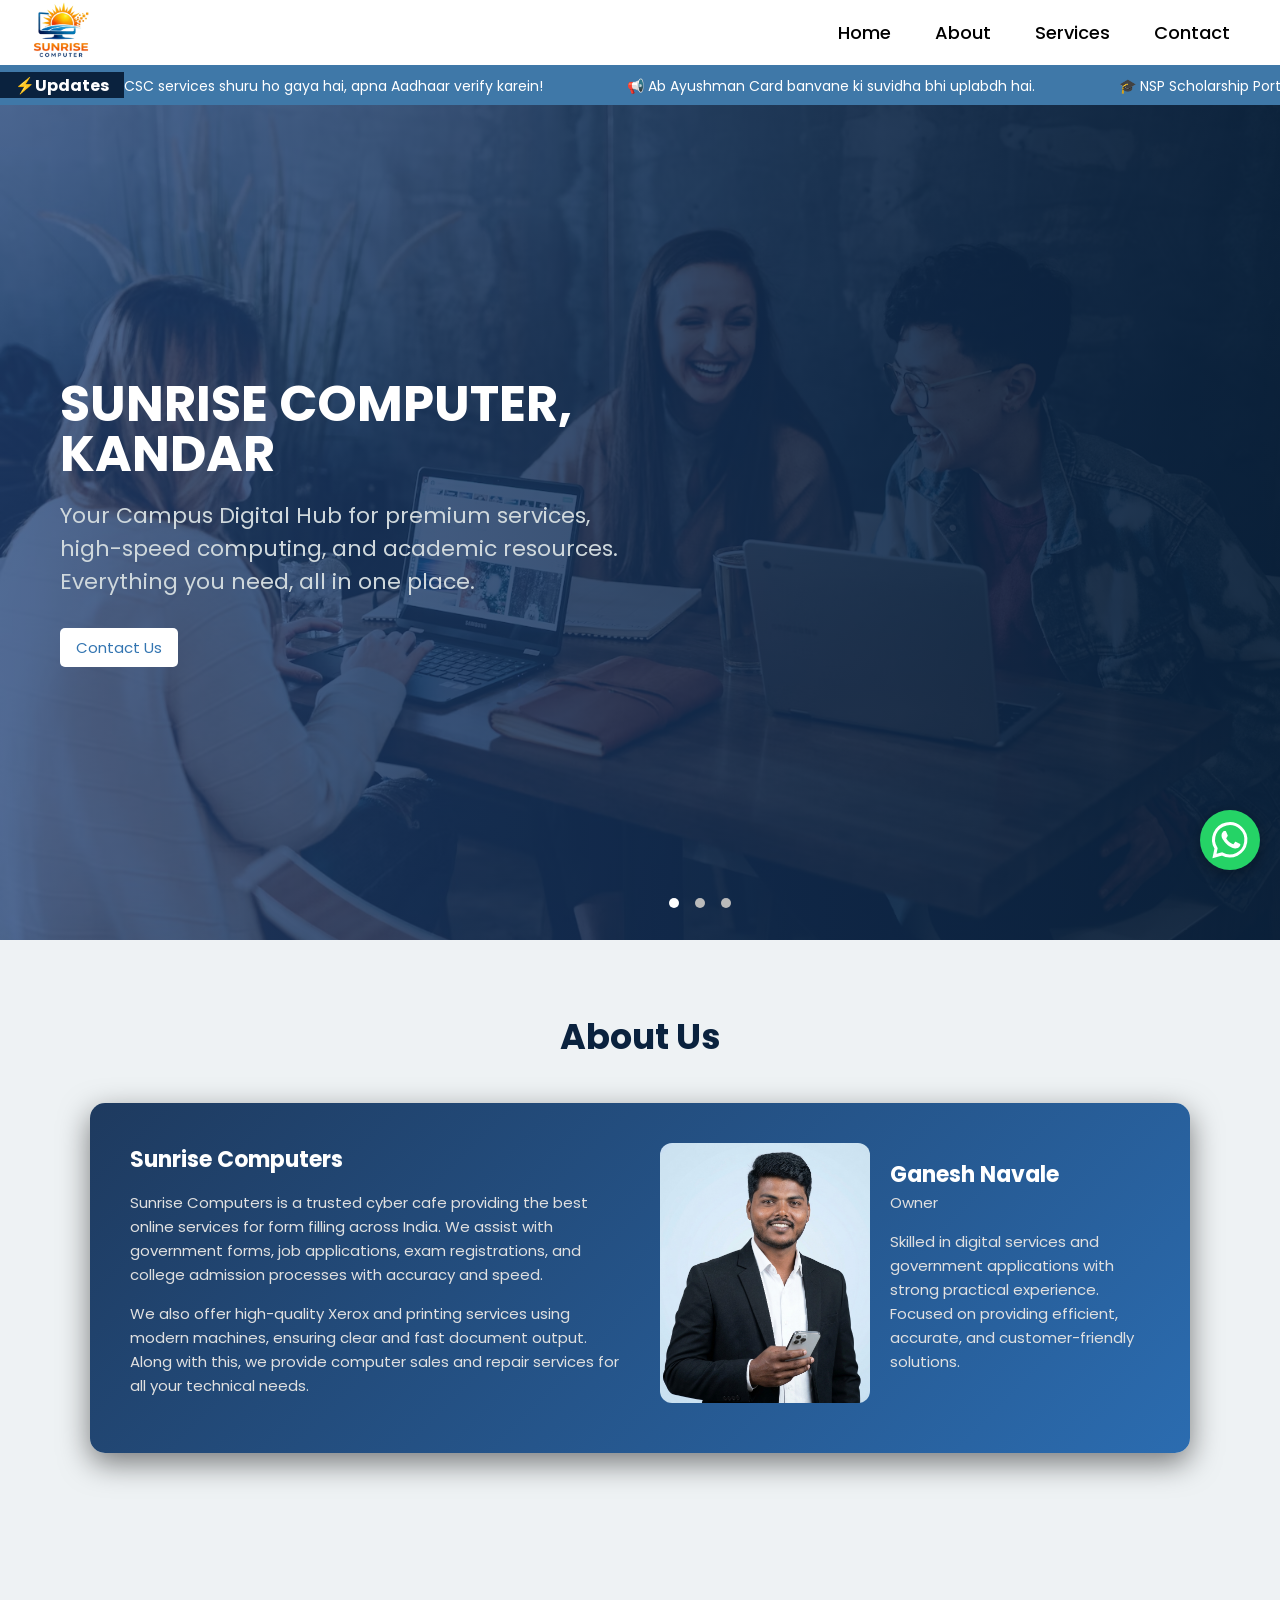
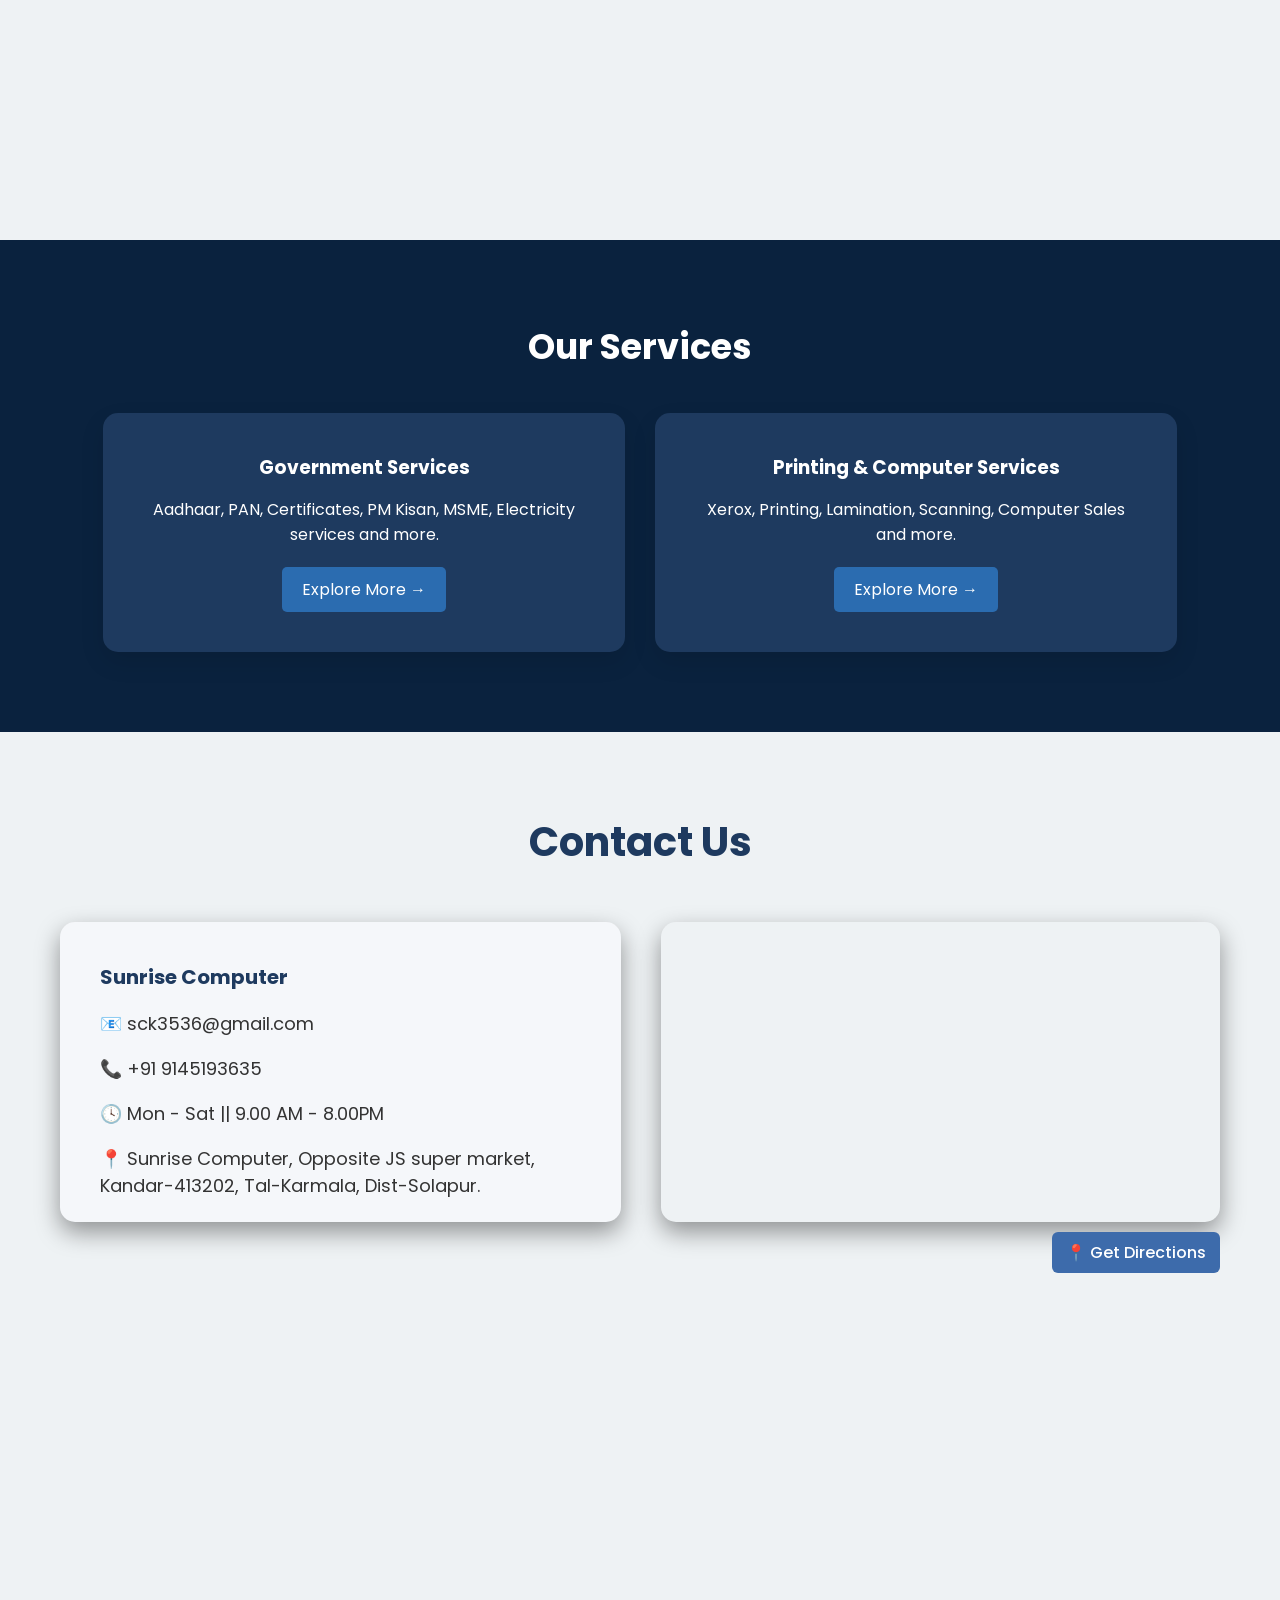
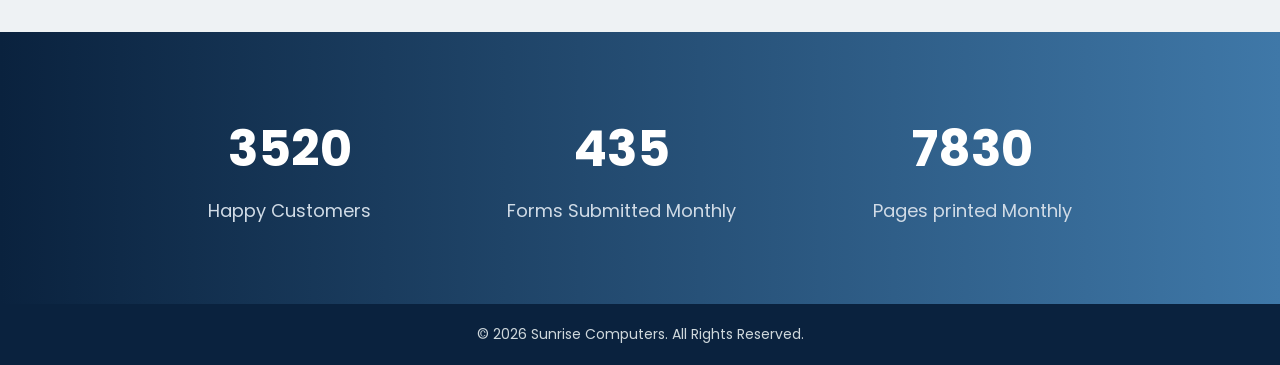
==== commit c8dfcdba: "updated the navigation bar" ====
--- a/index.html
+++ b/index.html
@@ -22,6 +22,7 @@
       <a href="#services">Services</a>
       <a href="#contact">Contact</a>
     </nav>
+    <a href="tel:+919145193635" class="call-btn">📞Call</a>
   </header>
   <div class="updates-bar">
     <div class="updates-label">⚡Updates</div>
@@ -134,11 +135,11 @@
 
     <div class="contact-container">
       <div class="contact-box">
-        <p><strong>Ganesh Navale</strong></p>
+        <p><strong>Sunrise Computer</strong></p>
         <p>📧 sck3536@gmail.com</p>
         <p>📞 +91 9145193635</p>
-        <p>💬 WhatsApp: +91 9145193635</p>
-        <p>📍Sunrise Computer, Opposite JS super market, Kandar-413202, Tal-Karmala, Dist-Solapur.</p>
+        <p>🕓 Mon - Sat || 9.00 AM - 8.00PM</p>
+        <p>📍 Sunrise Computer, Opposite JS super market, Kandar-413202, Tal-Karmala, Dist-Solapur.</p>
       </div>
 
       <div class="map-section">
--- a/css/style.css
+++ b/css/style.css
@@ -54,6 +54,9 @@
 
 .nav-links a:hover {
   color: #4db8ff;
+}
+.call-btn {
+  display: none;
 }
 
 /* UPDATES BAR */
@@ -639,7 +642,15 @@
   .nav-links {
     display: none;
   }
-
+   .call-btn {
+    display: block;
+  background: #2b6cb0;
+  color: white;
+  padding: 6px 12px;
+  border-radius: 6px;
+  font-size: 13px;
+  text-decoration: none;
+}
   /* Bottom Nav */
   .bottom-nav {
     position: fixed;
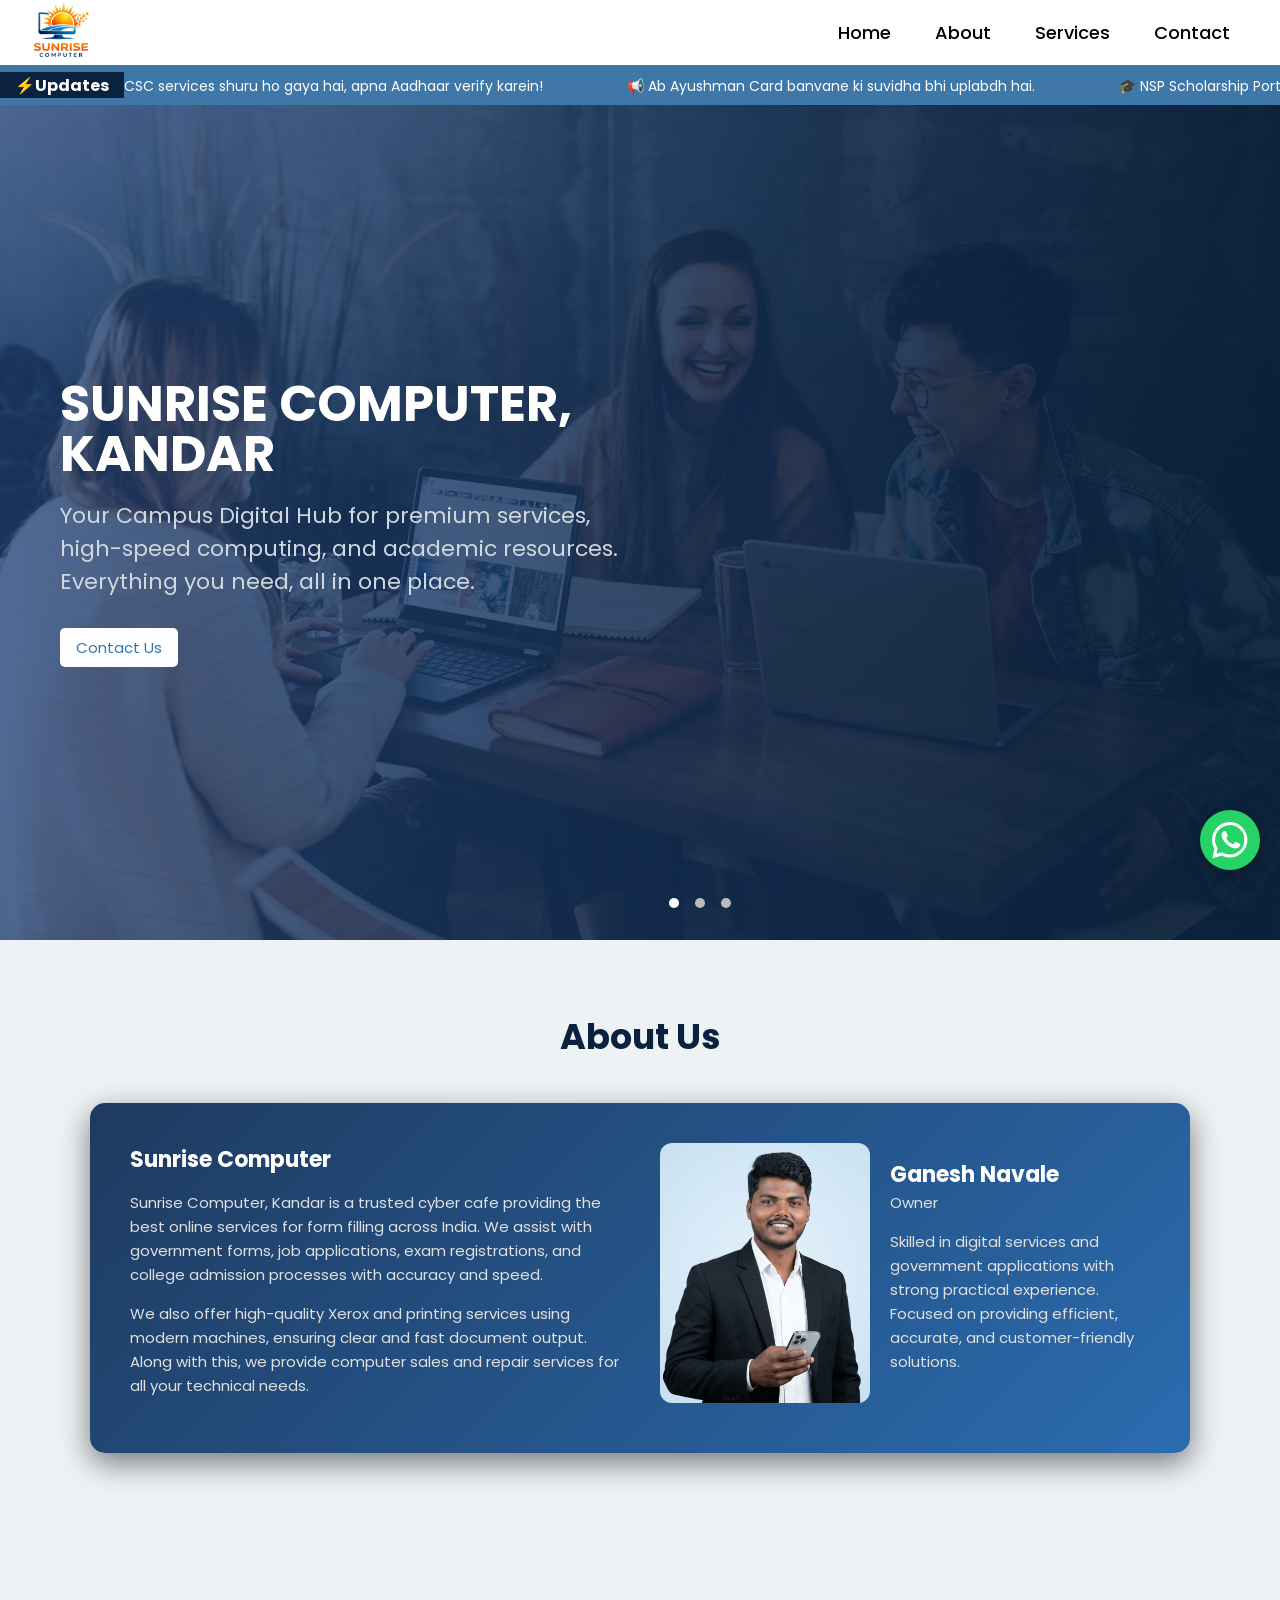
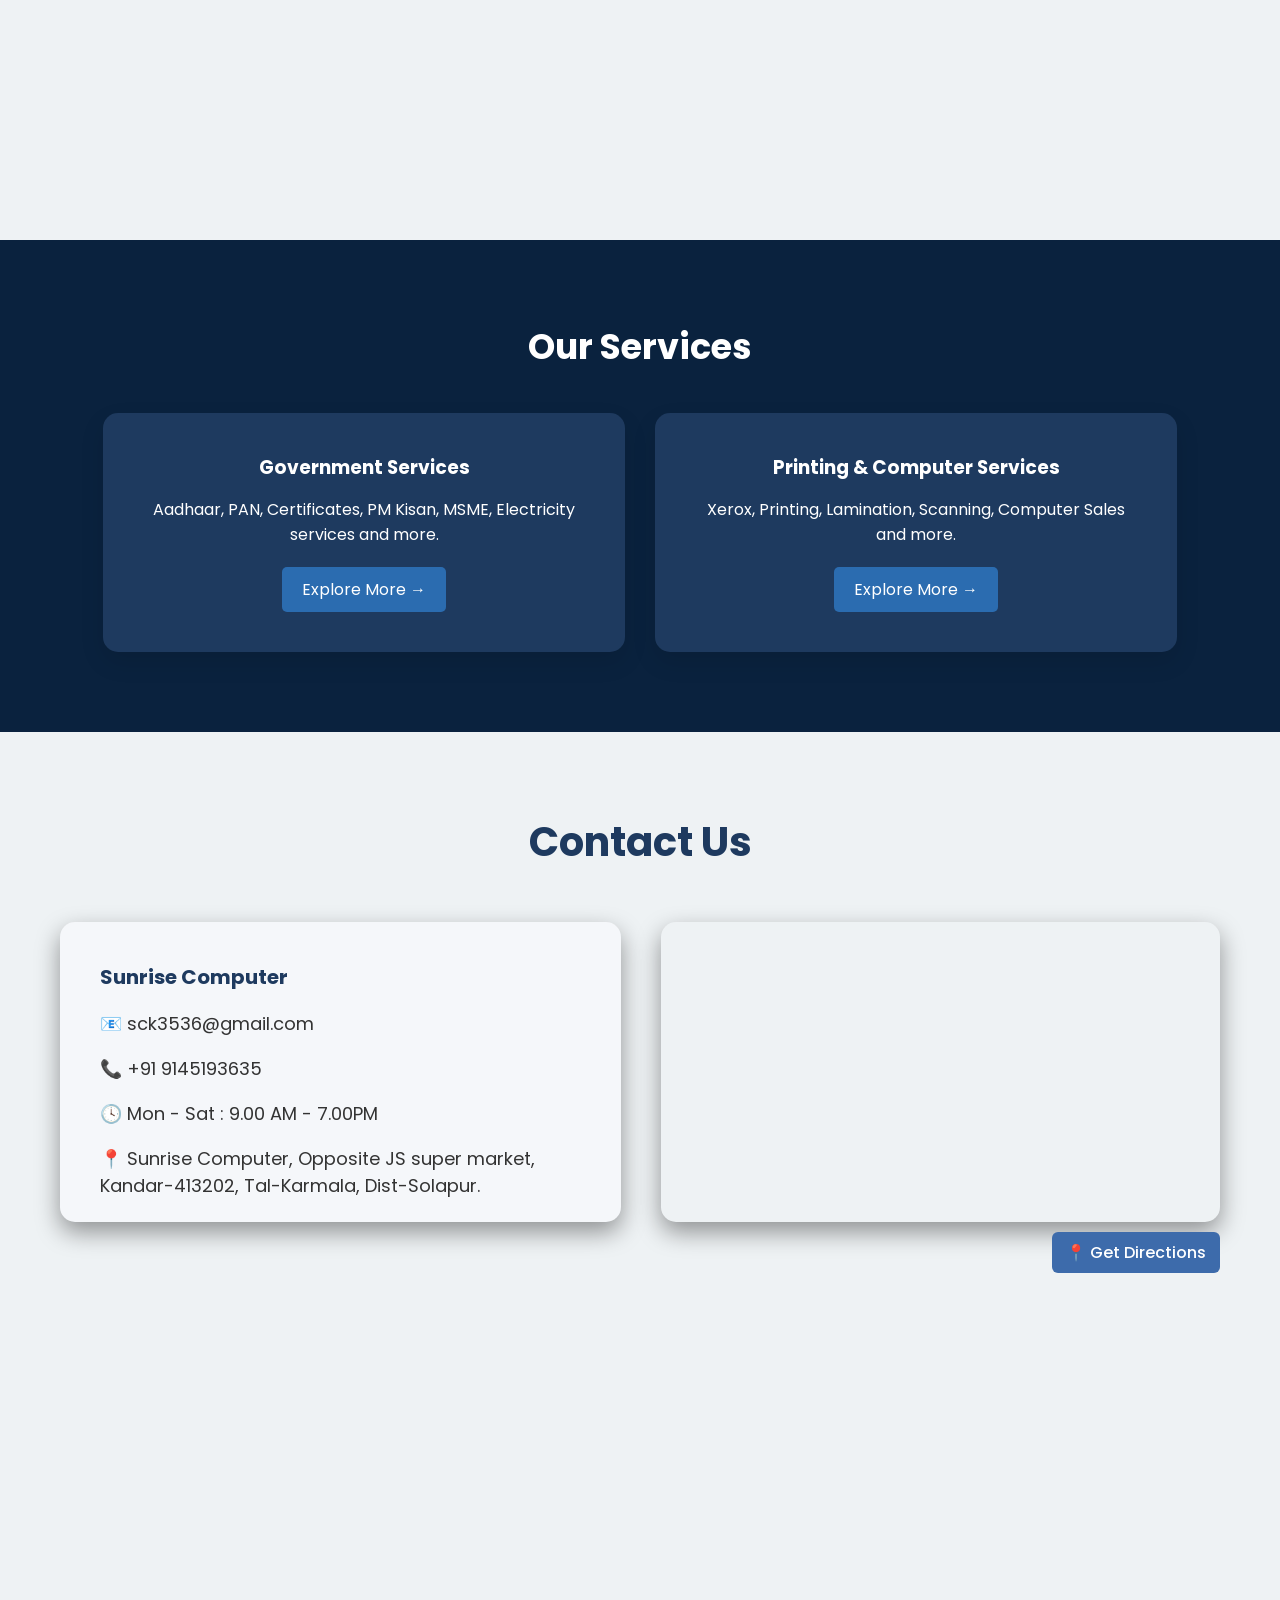
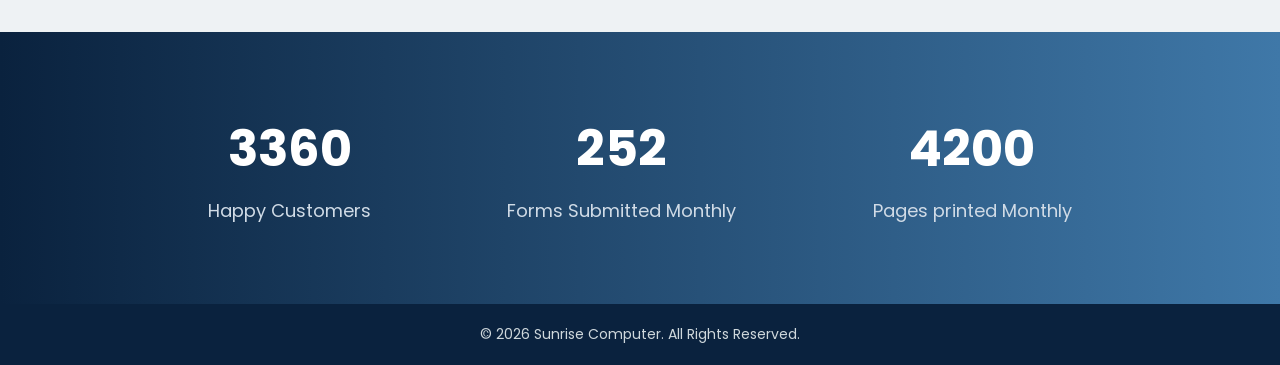
==== commit 71a9a5e6: "made design changes" ====
--- a/index.html
+++ b/index.html
@@ -4,7 +4,7 @@
 <head>
   <meta charset="UTF-8">
   <meta name="viewport" content="width=device-width, initial-scale=1.0">
-  <title>Sunrise Computers</title>
+  <title>Sunrise Computer</title>
   <link rel="stylesheet" href="css/style.css">
   <link href="https://fonts.googleapis.com/css2?family=Poppins:wght@100;300;400;500;600;700&display=swap"
     rel="stylesheet">
@@ -76,8 +76,8 @@
       <div class="about-content">
 
         <div class="about-left">
-          <h3>Sunrise Computers</h3>
-          <p>Sunrise Computers is a trusted cyber cafe providing the best online services for form filling across India.
+          <h3>Sunrise Computer</h3>
+          <p>Sunrise Computer, Kandar is a trusted cyber cafe providing the best online services for form filling across India.
             We assist with government forms, job applications, exam registrations, and college admission processes with
             accuracy and speed.</p>
           <p> We also offer high-quality Xerox and printing services using modern machines, ensuring clear and fast
@@ -138,7 +138,7 @@
         <p><strong>Sunrise Computer</strong></p>
         <p>📧 sck3536@gmail.com</p>
         <p>📞 +91 9145193635</p>
-        <p>🕓 Mon - Sat || 9.00 AM - 8.00PM</p>
+        <p>🕓 Mon - Sat : 9.00 AM - 7.00PM</p>
         <p>📍 Sunrise Computer, Opposite JS super market, Kandar-413202, Tal-Karmala, Dist-Solapur.</p>
       </div>
 
@@ -173,12 +173,12 @@
       </div>
 
       <div class="stat-box">
-        <h2>500</h2>
+        <h2>300</h2>
         <p>Forms Submitted Monthly</p>
       </div>
 
       <div class="stat-box">
-        <h2>9000</h2>
+        <h2>5000</h2>
         <p>Pages printed Monthly</p>
       </div>
 
@@ -189,7 +189,7 @@
   </section>
 
   <footer class="footer">
-    <p>© 2026 Sunrise Computers. All Rights Reserved. </p>
+    <p>© 2026 Sunrise Computer. All Rights Reserved. </p>
   </footer>
   <!-- Bottom nav for mobile -->
   <nav class="bottom-nav">
--- a/css/style.css
+++ b/css/style.css
@@ -96,7 +96,7 @@
 .updates-track {
   display: inline-block;
   white-space: nowrap;
-  animation: scrollText 18s linear infinite;
+  animation: scrollText 20s linear infinite;
 }
 
 .updates-track span {
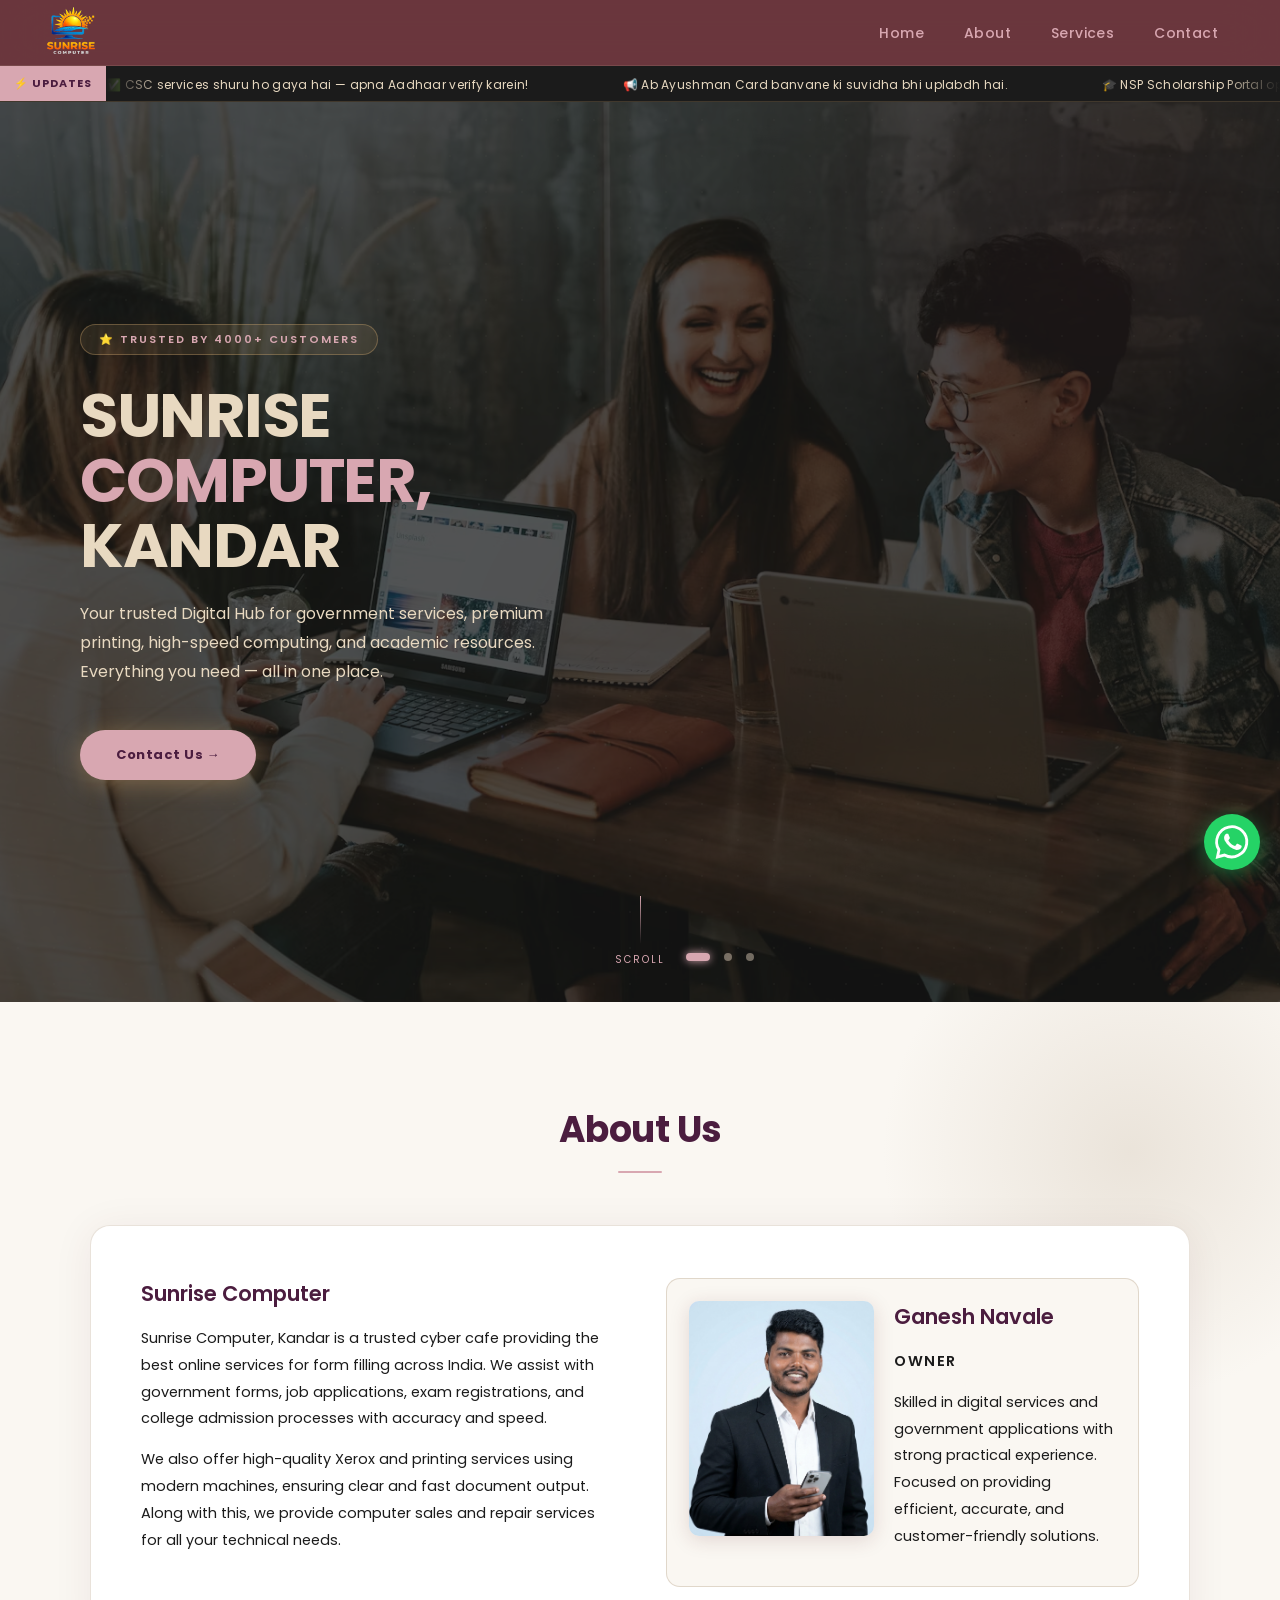
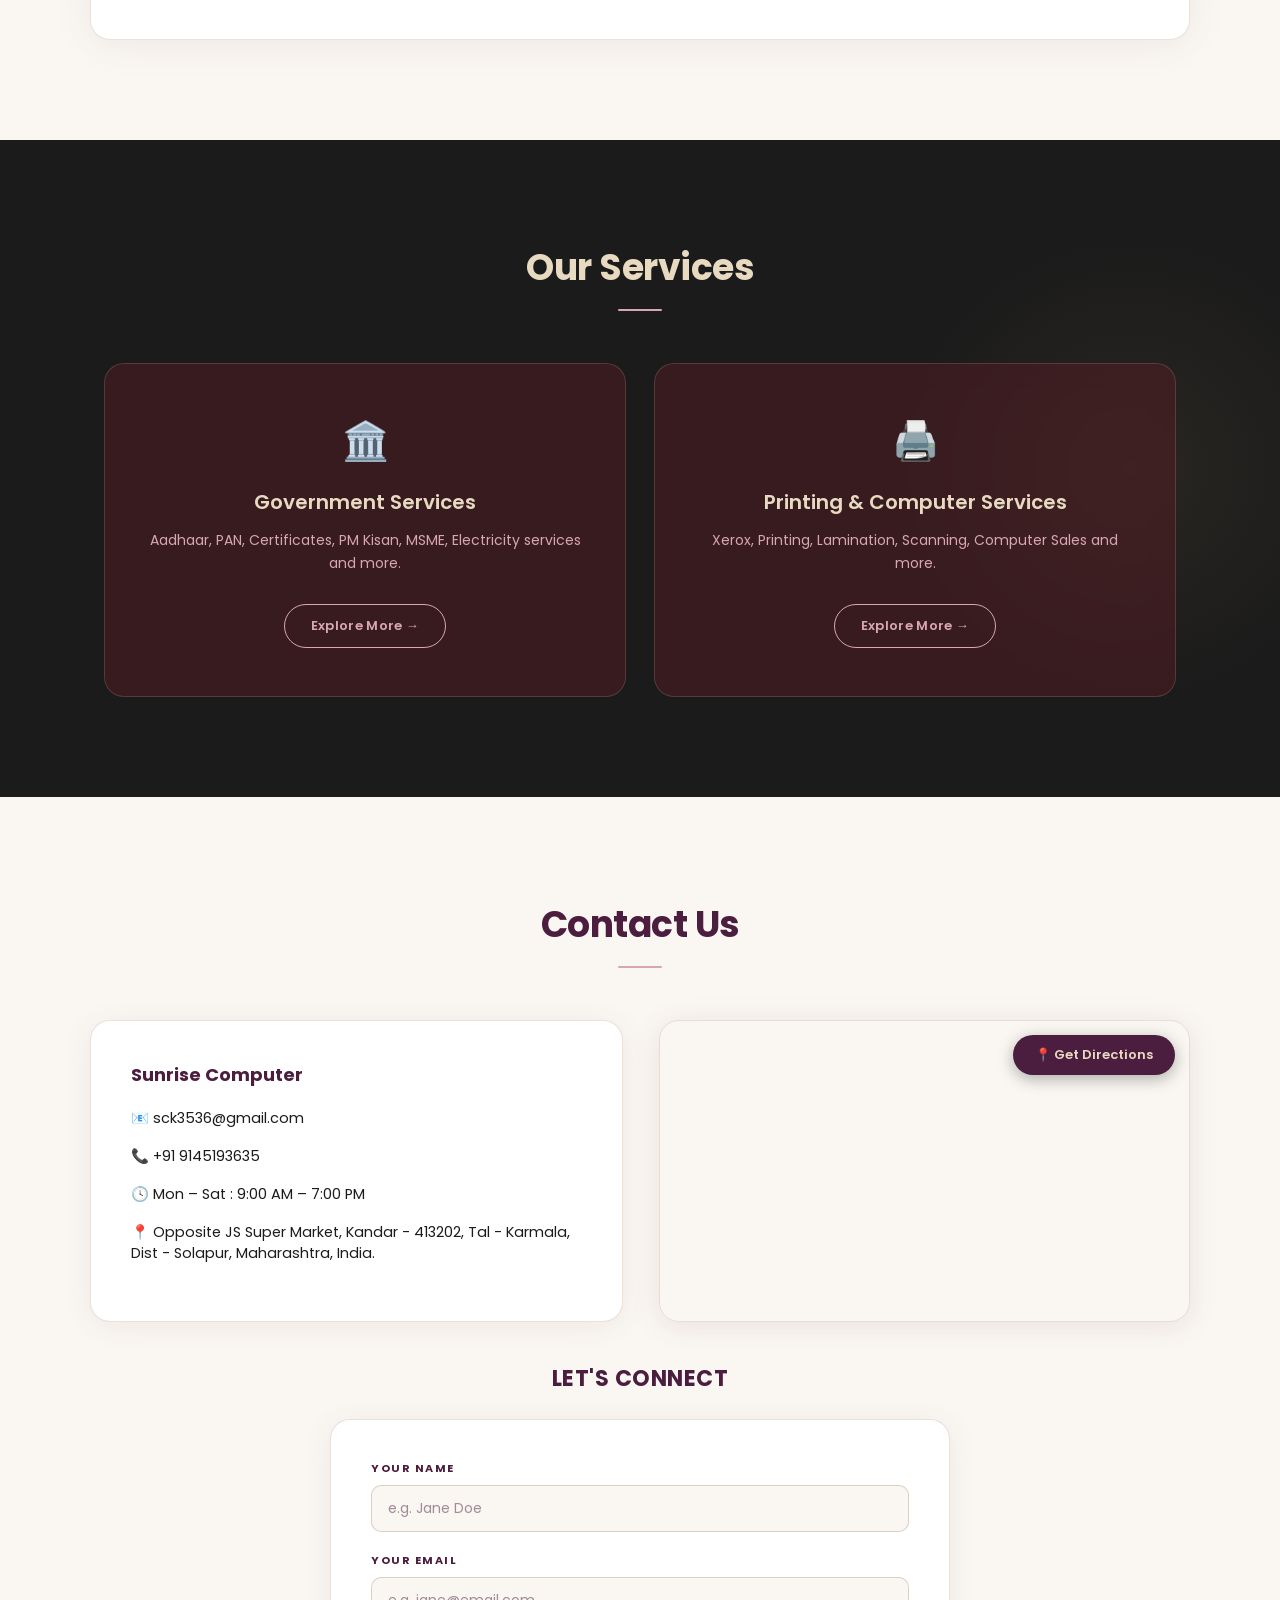
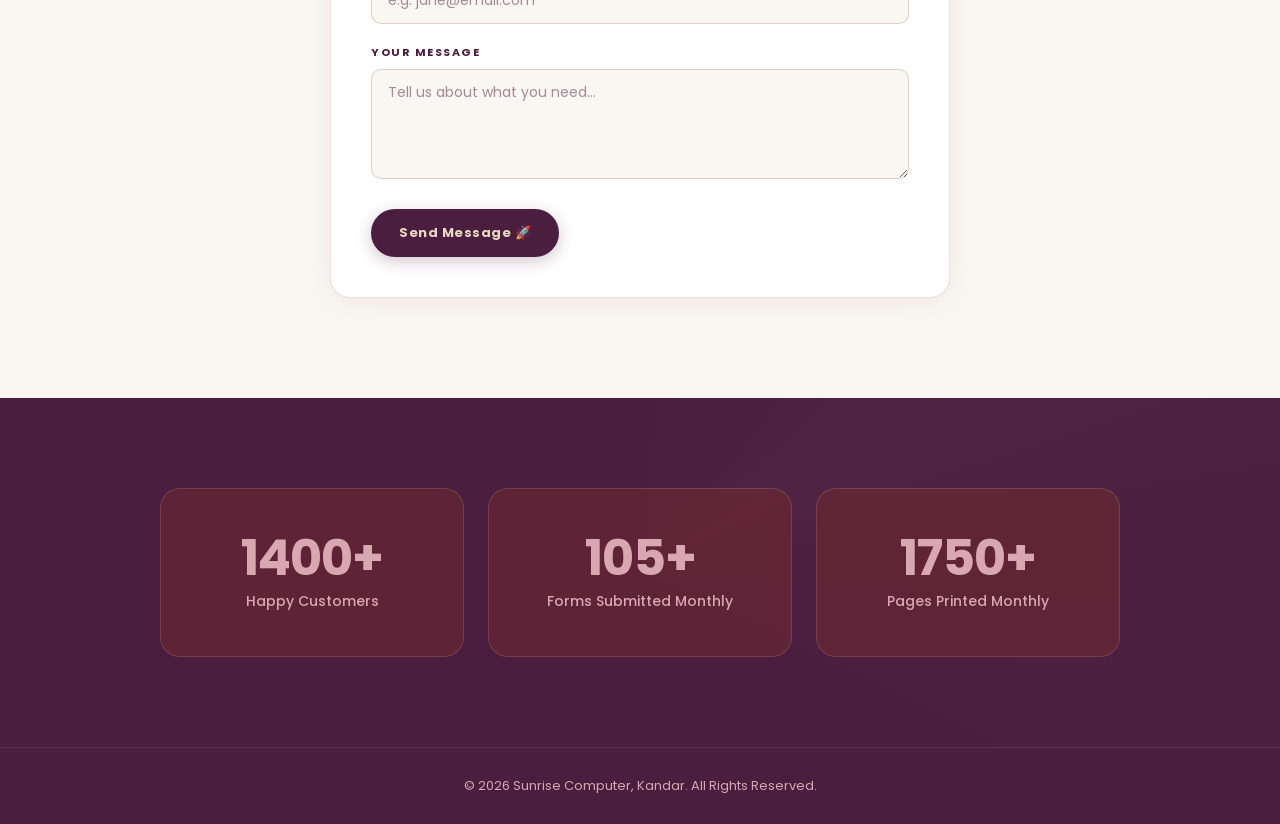
==== commit d709fc74: "changed colour pallete" ====
--- a/index.html
+++ b/index.html
@@ -4,60 +4,80 @@
 <head>
   <meta charset="UTF-8">
   <meta name="viewport" content="width=device-width, initial-scale=1.0">
-  <title>Sunrise Computer</title>
+  <title>Sunrise Computer — Kandar | Digital Services Hub</title>
+  <meta name="description"
+    content="Sunrise Computer Kandar — Premium cyber cafe offering government form filling, Aadhaar, PAN, printing, computer sales and more. Trusted by 4000+ customers.">
   <link rel="stylesheet" href="css/style.css">
-  <link href="https://fonts.googleapis.com/css2?family=Poppins:wght@100;300;400;500;600;700&display=swap"
-    rel="stylesheet">
+  <link href="https://fonts.googleapis.com/css2?family=Poppins:wght@300;400;500;600;700&display=swap" rel="stylesheet">
 </head>
 
 <body>
+
+  <!-- ░░ LOADING SCREEN ░░ -->
+  <div class="loader-screen" id="loader">
+    <div class="loader-content">
+      <img src="img/logo1.png" alt="Sunrise Computer" class="loader-logo">
+      <h1 class="loader-title">SUNRISE COMPUTER</h1>
+      <p class="loader-subtitle">Kandar, Maharashtra</p>
+      <div class="loader-bar-wrapper">
+        <div class="loader-bar-fill" id="loaderBar"></div>
+      </div>
+      <span class="loader-percent" id="loaderPercent">0%</span>
+    </div>
+  </div>
 
   <!-- Navbar -->
   <header class="navbar">
-    <img id="logo" src="img/logo.png" alt="">
-
+    <img id="logo" src="img/logo1.png" alt="Sunrise Computer Logo">
     <nav class="nav-links">
       <a href="#home">Home</a>
       <a href="#about">About</a>
       <a href="#services">Services</a>
       <a href="#contact">Contact</a>
     </nav>
-    <a href="tel:+919145193635" class="call-btn">📞Call</a>
+    <a href="tel:+919145193635" class="call-btn">📞 Call</a>
   </header>
+
+  <!-- Updates Ticker -->
   <div class="updates-bar">
-    <div class="updates-label">⚡Updates</div>
-
+    <div class="updates-label">⚡ Updates</div>
     <div class="updates-wrapper">
       <div class="updates-track">
-        <span>CSC services shuru ho gaya hai, apna Aadhaar verify karein!</span>
+        <span>✅ CSC services shuru ho gaya hai — apna Aadhaar verify karein!</span>
         <span>📢 Ab Ayushman Card banvane ki suvidha bhi uplabdh hai.</span>
-        <span>🎓 NSP Scholarship Portal open hai, apply now!</span>
-        <span>🎓 NSP XXXXXX</span>
+        <span>🎓 NSP Scholarship Portal open hai — apply now!</span>
+        <span>💰 PM Kisan registration available — documents ready rakhein.</span>
       </div>
     </div>
   </div>
 
-  <!-- Hero 000000000000000000000000000-->
+  <!-- ░░ HERO ░░ -->
   <section id="home" class="hero">
+
     <!-- Background Slides -->
     <div class="hero-slide active" style="background-image: url('img/bg1.jpg');"></div>
     <div class="hero-slide" style="background-image: url('img/bg2.jpg');"></div>
     <div class="hero-slide" style="background-image: url('img/bg3.jpg');"></div>
-    <!-- Overlay -->
+
+    <!-- Hero Overlay -->
     <div class="hero-overlay"></div>
-    <!-- Your ORIGINAL CONTENT -->
+
+    <!-- Animated Background Blobs -->
+    <div class="hero-bg-animation">
+      <div class="blob blob-1"></div>
+      <div class="blob blob-2"></div>
+      <div class="blob blob-3"></div>
+    </div>
+
+    <!-- Hero Content -->
     <div class="hero-content">
-
       <div class="hero-left">
-        <h1>SUNRISE COMPUTER, <br> KANDAR</h1>
-        <p>
-          Your Campus Digital Hub for premium services, high-speed computing, and academic resources. Everything you
-          need,
-          all in one place.
-        </p>
-        <a class="contact-us" href="#contact">Contact Us</a>
-      </div>
-
+        <div class="hero-tag">⭐ Trusted by 4000+ Customers</div>
+        <h1>SUNRISE<br><span>COMPUTER,</span><br>KANDAR</h1>
+        <p>Your trusted Digital Hub for government services, premium printing, high-speed computing, and academic
+          resources. Everything you need — all in one place.</p>
+        <a class="contact-us" href="#contact">Contact Us →</a>
+      </div>
     </div>
 
     <!-- Dots -->
@@ -67,60 +87,62 @@
       <span class="dot"></span>
     </div>
 
-  </section>
-
-  <!-- About -->
+    <!-- Scroll Hint -->
+    <div class="scroll-hint">
+      <div class="scroll-hint-line"></div>
+      <span>scroll</span>
+    </div>
+
+  </section>
+
+
+  <!-- ░░ ABOUT ░░ -->
   <section class="about" id="about">
-    <h2 class="section-title">About Us</h2>
-    <div class="about-box">
+    <h2 class="section-title" data-animate>About Us</h2>
+    <div class="about-box" data-animate data-delay="2">
       <div class="about-content">
 
-        <div class="about-left">
+        <div class="about-left" data-animate="left" data-delay="3">
           <h3>Sunrise Computer</h3>
-          <p>Sunrise Computer, Kandar is a trusted cyber cafe providing the best online services for form filling across India.
-            We assist with government forms, job applications, exam registrations, and college admission processes with
-            accuracy and speed.</p>
-          <p> We also offer high-quality Xerox and printing services using modern machines, ensuring clear and fast
+          <p>Sunrise Computer, Kandar is a trusted cyber cafe providing the best online services for form filling across
+            India. We assist with government forms, job applications, exam registrations, and college admission
+            processes with accuracy and speed.</p>
+          <p>We also offer high-quality Xerox and printing services using modern machines, ensuring clear and fast
             document output. Along with this, we provide computer sales and repair services for all your technical
-            needs. </p>
-        </div>
-
-        <div class="about-right">
-
+            needs.</p>
+        </div>
+
+        <div class="about-right" data-animate="right" data-delay="4">
           <div class="owner-box">
-
             <img src="img/ganesh.jpg" alt="Ganesh Navale" class="owner-img">
-
             <div class="owner-info">
               <h3 class="owner-name">Ganesh Navale</h3>
               <p class="owner-role">Owner</p>
-              <p class="owner-desc">
-                Skilled in digital services and government applications with strong practical experience.
-                Focused on providing efficient, accurate, and customer-friendly solutions.
-              </p>
+              <p class="owner-desc">Skilled in digital services and government applications with strong practical
+                experience. Focused on providing efficient, accurate, and customer-friendly solutions.</p>
             </div>
-
-          </div>
-
-        </div>
-
-      </div>
-    </div>
-  </section>
-
-  <!-- SERVICES -->
+          </div>
+        </div>
+
+      </div>
+    </div>
+  </section>
+
+  <!-- ░░ SERVICES ░░ -->
   <section class="services-main" id="services">
-    <h2 id="title-ourservices" class="section-title">Our Services</h2>
+    <h2 id="title-ourservices" class="section-title light" data-animate>Our Services</h2>
 
     <div class="service-box-container">
 
-      <div class="service-box">
+      <div class="service-box" data-animate="left" data-delay="2">
+        <span class="service-icon">🏛️</span>
         <h3>Government Services</h3>
         <p>Aadhaar, PAN, Certificates, PM Kisan, MSME, Electricity services and more.</p>
         <a href="government.html" class="service-btn">Explore More →</a>
       </div>
 
-      <div class="service-box">
+      <div class="service-box" data-animate="right" data-delay="3">
+        <span class="service-icon">🖨️</span>
         <h3>Printing & Computer Services</h3>
         <p>Xerox, Printing, Lamination, Scanning, Computer Sales and more.</p>
         <a href="printing.html" class="service-btn">Explore More →</a>
@@ -129,96 +151,119 @@
     </div>
   </section>
 
-  <!-- CONTACT -->
+  <!-- ░░ CONTACT ░░ -->
   <section id="contact">
-    <h2 class="section-title">Contact Us</h2>
-
+    <h2 class="section-title" data-animate>Contact Us</h2>
+
+    <!-- Row 1: Details (Left) + Map (Right) -->
     <div class="contact-container">
-      <div class="contact-box">
+      <!-- Contact Info Box -->
+      <div class="contact-box" data-animate="left" data-delay="2">
         <p><strong>Sunrise Computer</strong></p>
         <p>📧 sck3536@gmail.com</p>
         <p>📞 +91 9145193635</p>
-        <p>🕓 Mon - Sat : 9.00 AM - 7.00PM</p>
-        <p>📍 Sunrise Computer, Opposite JS super market, Kandar-413202, Tal-Karmala, Dist-Solapur.</p>
-      </div>
-
-      <div class="map-section">
-
+        <p>🕓 Mon – Sat : 9:00 AM – 7:00 PM</p>
+        <p>📍 Opposite JS Super Market, Kandar - 413202, Tal - Karmala, Dist - Solapur, Maharashtra, India.</p>
+      </div>
+
+      <!-- Map Section (Right) -->
+      <div class="map-section" data-animate="right" data-delay="2">
         <div class="contact-map">
           <iframe
-            src="https://www.google.com/maps/embed?pb=!1m18!1m12!1m3!1d325.9417875466245!2d75.1950361931485!3d18.114884117863387!2m3!1f0!2f0!3f0!3m2!1i1024!2i768!4f13.1!3m3!1m2!1s0x3bc4648c06f7fb21%3A0x66951a9bba661bf6!2s3%2C%20Karmala%20-%20Tembhurni%20Rd%2C%20near%20Balaji%20Tyres%2C%20Kandar%2C%20Maharashtra%20413202!5e1!3m2!1sen!2sin!4v1774787705492!5m2!1sen!2sin"
-            width="600" height="450" style="border:0;" allowfullscreen="" loading="lazy"
-            referrerpolicy="no-referrer-when-downgrade"></iframe>
-        </div>
-
+            src="https://www.google.com/maps/embed?pb=!1m18!1m12!1m3!1d3792.0665786910586!2d75.1951826!3d18.1147164!2m3!1f0!2f0!3f0!3m2!1i1024!2i768!4f13.1!3m3!1m2!1s0x3bc465986e9806eb%3A0xd228ebf414b14d7c!2sSunrise%20Computer!5e0!3m2!1sen!2sin!4v1784184511918!5m2!1sen!2sin"
+            style="border:0;" allowfullscreen="" loading="lazy" referrerpolicy="strict-origin-when-cross-origin">
+          </iframe>
+        </div>
         <div class="map-btn-wrapper">
-          <a href="https://maps.app.goo.gl/Gfq4uZup8Z27DdoX6" target="_blank" class="map-btn">
-            📍 Get Directions
-          </a>
-        </div>
-
-      </div>
-    </div>
-  </section>
-
-
-  <!-- STATS Section -->
+          <a href="https://maps.app.goo.gl/rD1VqQy5g5MssJzX8" target="_blank" class="map-btn">📍 Get Directions</a>
+        </div>
+      </div>
+    </div>
+
+    <!-- Row 2: Form (Centered, below details and map) -->
+    <div class="contact-form-container" data-animate="scale" data-delay="3">
+      <h3 class="form-title">Let's Connect</h3>
+      <div class="contact-form-box">
+        <form action="https://formsubmit.co/sck3536@gmail.com" method="POST" class="contact-form">
+          <input type="text" name="_honey" style="display:none">
+          <input type="hidden" name="_captcha" value="false">
+
+          <div class="form-group">
+            <label for="form-name">YOUR NAME</label>
+            <input type="text" id="form-name" name="name" placeholder="e.g. Jane Doe" required>
+          </div>
+
+          <div class="form-group">
+            <label for="form-email">YOUR EMAIL</label>
+            <input type="email" id="form-email" name="email" placeholder="e.g. jane@email.com" required>
+          </div>
+
+          <div class="form-group">
+            <label for="form-message">YOUR MESSAGE</label>
+            <textarea id="form-message" name="message" rows="4" placeholder="Tell us about what you need..."
+              required></textarea>
+          </div>
+
+          <button type="submit" class="form-submit-btn">Send Message 🚀</button>
+        </form>
+      </div>
+    </div>
+  </section>
+
+  <!-- ░░ SUCCESS MODAL ░░ -->
+  <div class="custom-modal" id="contactModal">
+    <div class="modal-content">
+      <span class="modal-icon">🚀</span>
+      <h3>Success!</h3>
+      <p>Your message has been sent successfully. Our team will get back to you within 24 hrs.</p>
+      <button class="modal-btn" id="modalOkBtn">OK</button>
+    </div>
+  </div>
+
+
+
+  <!-- ░░ STATS ░░ -->
   <section class="stats-section">
-
     <div class="stats-container">
-
-      <div class="stat-box">
-        <h2>4000</h2>
+      <div class="stat-box" data-animate="scale" data-delay="1">
+        <h2>4000+</h2>
         <p>Happy Customers</p>
       </div>
-
-      <div class="stat-box">
-        <h2>300</h2>
+      <div class="stat-box" data-animate="scale" data-delay="3">
+        <h2>300+</h2>
         <p>Forms Submitted Monthly</p>
       </div>
-
-      <div class="stat-box">
-        <h2>5000</h2>
-        <p>Pages printed Monthly</p>
-      </div>
-
-      
-
-    </div>
-
+      <div class="stat-box" data-animate="scale" data-delay="5">
+        <h2>5000+</h2>
+        <p>Pages Printed Monthly</p>
+      </div>
+    </div>
   </section>
 
   <footer class="footer">
-    <p>© 2026 Sunrise Computer. All Rights Reserved. </p>
+    <p>© 2026 Sunrise Computer, Kandar. All Rights Reserved.</p>
   </footer>
-  <!-- Bottom nav for mobile -->
+
+  <!-- Bottom nav (mobile) -->
   <nav class="bottom-nav">
-
-    <a href="#home" class="bottom-nav-item active">
-      <img src="img/home.svg" alt="">
-      <span>Home</span>
-    </a>
-
-    <a href="#about" class="bottom-nav-item">
-      <img src="img/about-svgrepo-com.svg" alt="">
-      <span>About</span>
-    </a>
-
-    <a href="#services" class="bottom-nav-item">
-      <img src="img/services.svg" alt="">
-      <span>Services</span>
-    </a>
-
-    <a href="#contact" class="bottom-nav-item">
-      <img src="img/contact-book-svgrepo-com.svg" alt="">
-      <span>Contact</span>
-    </a>
-
+    <a href="#home" class="bottom-nav-item active" id="nav-home">
+      <img src="img/home.svg" alt=""><span>Home</span>
+    </a>
+    <a href="#about" class="bottom-nav-item" id="nav-about">
+      <img src="img/about-svgrepo-com.svg" alt=""><span>About</span>
+    </a>
+    <a href="#services" class="bottom-nav-item" id="nav-services">
+      <img src="img/services.svg" alt=""><span>Services</span>
+    </a>
+    <a href="#contact" class="bottom-nav-item" id="nav-contact">
+      <img src="img/contact-book-svgrepo-com.svg" alt=""><span>Contact</span>
+    </a>
   </nav>
-  <a href="https://wa.me/919145193635" class="whatsapp-float" target="_blank">
-
+
+  <a href="https://wa.me/919145193635" class="whatsapp-float" target="_blank" aria-label="Chat on WhatsApp">
     <img src="img/whatsapp-svgrepo-com (1).svg" alt="WhatsApp">
   </a>
+
   <script src="js/script.js"></script>
 
 </body>
--- a/css/style.css
+++ b/css/style.css
@@ -1,110 +1,323 @@
+/* ============================================
+   SUNRISE COMPUTER — PREMIUM LUXURY REDESIGN
+   Palette: #4B1D3F · #E8D9C1 · #D8A7B1 · #1B1B1B
+   ============================================ */
+
+/* ===== VARIABLES ===== */
+:root {
+  --wine: #4B1D3F;
+  /* Burgundy */
+  --wine-mid: #1B1B1B;
+  /* Off Black */
+  --taupe: #D8A7B1;
+  /* Rose Smoke */
+  --cream: #E8D9C1;
+  /* Nude */
+  --cream-soft: #FAF7F2;
+  /* Cream soft light bg */
+  --gold: #D8A7B1;
+  /* Accent / gold accent role using Rose Smoke */
+  --white: #ffffff;
+
+  --text-on-dark: #E8D9C1;
+  --text-sub-dark: #D8A7B1;
+  --text-on-light: #4B1D3F;
+  --text-sub-light: #1B1B1B;
+
+  --radius: 14px;
+  --ease: cubic-bezier(0.4, 0, 0.2, 1);
+  --trans: 0.35s var(--ease);
+}
+
+/* ===== BASE ===== */
 html {
   scroll-behavior: smooth;
 }
 
-/* Reset */
 * {
   margin: 0;
   padding: 0;
   box-sizing: border-box;
-
-}
-
-/* Body */
+}
+
 body {
-  background-color: #0a223e;
-  color: white;
+  background: var(--cream-soft);
+  color: var(--text-on-light);
+  font-family: 'Poppins', sans-serif;
   overflow-x: hidden;
-  font-family: 'Poppins', sans-serif;
-  margin: 0;
-}
-html, body {
+}
+
+html,
+body {
   overflow-x: hidden;
 }
+
 img {
   max-width: 100%;
   height: auto;
 }
 
-/* Navbar */
+::-webkit-scrollbar {
+  width: 5px;
+}
+
+::-webkit-scrollbar-track {
+  background: var(--wine);
+}
+
+::-webkit-scrollbar-thumb {
+  background: var(--gold);
+  border-radius: 3px;
+}
+
+/* ============================================
+   ░░░ LOADER / SPLASH SCREEN ░░░
+   ============================================ */
+.loader-screen {
+  position: fixed;
+  inset: 0;
+  background: rgba(86, 28, 36, 1);
+  ;
+  z-index: 9999;
+  display: flex;
+  align-items: center;
+  justify-content: center;
+  flex-direction: column;
+  transition: opacity 0.75s var(--ease), visibility 0.75s var(--ease);
+  overflow: hidden;
+}
+
+/* Clean space behind loader */
+
+
+.loader-screen.loader-exit {
+  opacity: 0;
+  visibility: hidden;
+  pointer-events: none;
+}
+
+.loader-content {
+  display: flex;
+  flex-direction: column;
+  align-items: center;
+  gap: 10px;
+  position: relative;
+  z-index: 1;
+}
+
+.loader-logo {
+  width: 120px;
+  height: 120px;
+  object-fit: contain;
+  border-radius: 16px;
+  margin-bottom: 16px;
+  filter: brightness(1.1) drop-shadow(0 0 20px rgba(212, 170, 112, 0.5));
+  animation: loaderLogoPulse 3s ease-in-out infinite;
+}
+
+@keyframes loaderLogoPulse {
+
+  0%,
+  100% {
+    transform: scale(1);
+    filter: brightness(1.1) drop-shadow(0 0 20px rgba(212, 170, 112, 0.5));
+  }
+
+  50% {
+    transform: scale(1.05);
+    filter: brightness(1.2) drop-shadow(0 0 30px rgba(212, 170, 112, 0.7));
+  }
+}
+
+.loader-title {
+  font-size: 32px;
+  font-weight: 700;
+  letter-spacing: 5px;
+  color: var(--cream);
+  text-transform: uppercase;
+  text-align: center;
+}
+
+.loader-subtitle {
+  font-size: 12px;
+  font-weight: 400;
+  letter-spacing: 6px;
+  color: var(--taupe);
+  text-transform: uppercase;
+  margin-bottom: 40px;
+}
+
+/* Progress bar track */
+.loader-bar-wrapper {
+  width: 280px;
+  height: 2px;
+  background: rgba(232, 216, 196, 0.15);
+  border-radius: 2px;
+  overflow: hidden;
+  position: relative;
+}
+
+/* Progress bar fill */
+.loader-bar-fill {
+  height: 100%;
+  width: 0%;
+  background: linear-gradient(90deg, var(--gold), var(--cream));
+  border-radius: 2px;
+  transition: width 0.04s linear;
+  box-shadow: 0 0 12px rgba(212, 170, 112, 0.6);
+}
+
+/* Shimmering glow on the bar */
+.loader-bar-fill::after {
+  content: '';
+  position: absolute;
+  top: 0;
+  right: 0;
+  width: 40px;
+  height: 100%;
+  background: linear-gradient(to right, transparent, rgba(255, 255, 255, 0.5), transparent);
+  animation: barShimmer 1.2s ease-in-out infinite;
+}
+
+@keyframes barShimmer {
+  0% {
+    opacity: 0;
+    transform: translateX(-20px);
+  }
+
+  50% {
+    opacity: 1;
+  }
+
+  100% {
+    opacity: 0;
+    transform: translateX(20px);
+  }
+}
+
+.loader-percent {
+  font-size: 12px;
+  color: var(--taupe);
+  letter-spacing: 2px;
+  margin-top: 10px;
+  font-weight: 500;
+}
+
+/* ============================================
+   NAVBAR
+   ============================================ */
 .navbar {
   display: flex;
   justify-content: space-between;
   align-items: center;
-  padding: 0 30px;
+  padding: 0 44px;
   position: fixed;
   width: 100%;
   top: 0;
-  background: #ffffff;
+  height: 66px;
+  background: rgba(86, 28, 36, 0.88);
+  backdrop-filter: blur(24px);
+  -webkit-backdrop-filter: blur(24px);
+  border-bottom: 1px solid rgba(199, 183, 163, 0.15);
   z-index: 1000;
+  transition: background var(--trans), box-shadow var(--trans);
+}
+
+.navbar.scrolled {
+  background: rgba(86, 28, 36, 0.98);
+  box-shadow: 0 2px 30px rgba(0, 0, 0, 0.4);
 }
 
 #logo {
-  height: 65px;
-}
-
-/* Nav Links */
+  height: 52px;
+  filter: brightness(1.05);
+}
+
 .nav-links a {
-  margin: 0 20px;
+  margin: 0 18px;
   text-decoration: none;
-  color: black;
-  font-size: 18px;
+  color: var(--taupe);
+  font-size: 14px;
   font-weight: 500;
+  letter-spacing: 0.4px;
+  position: relative;
+  transition: color var(--trans);
+}
+
+.nav-links a::after {
+  content: '';
+  position: absolute;
+  bottom: -4px;
+  left: 0;
+  width: 0;
+  height: 1.5px;
+  background: var(--gold);
+  border-radius: 1px;
+  transition: width var(--trans);
 }
 
 .nav-links a:hover {
-  color: #4db8ff;
-}
+  color: var(--cream);
+}
+
+.nav-links a:hover::after {
+  width: 100%;
+}
+
 .call-btn {
   display: none;
 }
 
-/* UPDATES BAR */
+/* ============================================
+   UPDATES TICKER
+   ============================================ */
 .updates-bar {
   display: flex;
   align-items: center;
-  background: #3f78a8;
-  color: white;
-  height: 40px;
+  background: var(--wine-mid);
+  height: 36px;
   overflow: hidden;
   position: relative;
-  top: 65px;
-  /* EXACT navbar height */
+  top: 66px;
   width: 100%;
   z-index: 999;
-
-}
-
-/* Left label */
+  border-bottom: 1px solid rgba(212, 170, 112, 0.2);
+}
+
 .updates-label {
-  background: #0a223e;
-  padding: 0 15px;
-  font-weight: bold;
+  background: var(--gold);
+  color: var(--wine);
+  padding: 0 14px;
+  font-weight: 700;
+  font-size: 11px;
   display: flex;
   align-items: center;
-  height: 65%;
-}
-
-/* Wrapper */
+  height: 100%;
+  white-space: nowrap;
+  letter-spacing: 1px;
+  text-transform: uppercase;
+}
+
 .updates-wrapper {
   overflow: hidden;
   width: 100%;
-  position: relative;
-}
-
-/* Moving text */
+  -webkit-mask-image: linear-gradient(to right, transparent, black 5%, black 95%, transparent);
+  mask-image: linear-gradient(to right, transparent, black 5%, black 95%, transparent);
+}
+
 .updates-track {
   display: inline-block;
   white-space: nowrap;
-  animation: scrollText 20s linear infinite;
+  animation: scrollText 28s linear infinite;
 }
 
 .updates-track span {
-  margin-right: 80px;
-  font-size: 14px;
-}
-
-/* Animation */
+  margin-right: 90px;
+  font-size: 12px;
+  color: var(--cream);
+  letter-spacing: 0.3px;
+}
+
 @keyframes scrollText {
   0% {
     transform: translateX(60%);
@@ -119,61 +332,108 @@
   animation-play-state: paused;
 }
 
-/* ================= HERO SECTION ================= */
+/* ============================================
+   HERO — DARK FULL SCREEN
+   ============================================ */
 .hero {
   display: flex;
   align-items: center;
-  justify-content: space-between;
-  padding: 0 60px;
-  height: calc(100vh - 65px);
-  /* subtract navbar height */
-  margin-top: 65px;
-  /* push below navbar */
+  padding: 0 80px;
+  height: 100vh;
+  margin-top: 66px;
   position: relative;
   overflow: hidden;
-}
-
-/* Left */
-.hero-left {
-  max-width: 50%;
-}
-
-.hero-left h1 {
-  font-size: 50px;
-  margin-bottom: 20px;
-  line-height: 1.0;
-}
-
-.hero-left p {
-  font-size: 22px;
-  margin-bottom: 30px;
-  color: #cfd8dc;
-}
-
-/* Button */
-.contact-us {
-  background-color: #ffffff;
-  padding: 8px 16px;
-  font-weight: 400;
-  border-radius: 5px;
-  border: none;
-  color: #3375b1;
-  cursor: pointer;
-  text-decoration: none;
-  font-size: 15px;
-  transition: all 0.3s ease;
-  display: inline-block;
-}
-
-.contact-us:hover {
-  transform: scale(1.03);
-  background-color: #fd5a1b;
-  color: white;
-}
-
-/* HERO SLIDER BACKGROUND */
-
-/* Slides */
+  background: var(--wine);
+}
+
+/* ---- Animated Background ---- */
+.hero-bg-animation {
+  position: absolute;
+  inset: 0;
+  z-index: 0;
+  pointer-events: none;
+  overflow: hidden;
+}
+
+
+
+/* Glowing blobs */
+.blob {
+  position: absolute;
+  border-radius: 50%;
+  filter: blur(100px);
+  opacity: 0.45;
+  will-change: transform;
+}
+
+.blob-1 {
+  width: 600px;
+  height: 600px;
+  background: radial-gradient(circle, #6D2932 0%, transparent 70%);
+  top: -150px;
+  right: -120px;
+  animation: blobFloat1 14s ease-in-out infinite alternate;
+}
+
+.blob-2 {
+  width: 400px;
+  height: 400px;
+  background: radial-gradient(circle, rgba(212, 170, 112, 0.15) 0%, transparent 70%);
+  bottom: -80px;
+  left: -60px;
+  animation: blobFloat2 10s ease-in-out infinite alternate;
+}
+
+.blob-3 {
+  width: 280px;
+  height: 280px;
+  background: radial-gradient(circle, #6D2932 0%, transparent 70%);
+  top: 50%;
+  left: 45%;
+  animation: blobFloat3 18s ease-in-out infinite alternate;
+}
+
+@keyframes blobFloat1 {
+  0% {
+    transform: translate(0, 0) scale(1);
+  }
+
+  100% {
+    transform: translate(-40px, 80px) scale(1.1);
+  }
+}
+
+@keyframes blobFloat2 {
+  0% {
+    transform: translate(0, 0) scale(1);
+  }
+
+  100% {
+    transform: translate(50px, -50px) scale(1.12);
+  }
+}
+
+@keyframes blobFloat3 {
+  0% {
+    transform: translate(0, 0) scale(1);
+  }
+
+  100% {
+    transform: translate(-30px, 40px) scale(0.9);
+  }
+}
+
+/* Dot grid */
+.hero-bg-animation::after {
+  content: '';
+  position: absolute;
+  inset: 0;
+  background-image: radial-gradient(circle, rgba(232, 216, 196, 0.1) 1px, transparent 1px);
+  background-size: 36px 36px;
+  z-index: 1;
+}
+
+/* Hero Slide Show Layout */
 .hero-slide {
   position: absolute;
   width: 100%;
@@ -181,488 +441,1036 @@
   background-size: cover;
   background-position: center;
   opacity: 0;
-  transition: opacity 1s ease-in-out;
+  transition: opacity 1.2s ease-in-out;
   top: 0;
   left: 0;
   z-index: 0;
+  transform: scale(1.08);
+  display: block;
 }
 
 .hero-slide.active {
   opacity: 1;
-}
-
-/* Overlay */
+  animation: kenBurns 10s ease-in-out infinite alternate;
+}
+
+@keyframes kenBurns {
+  0% {
+    transform: scale(1.08);
+  }
+
+  100% {
+    transform: scale(1.0);
+  }
+}
+
 .hero-overlay {
   position: absolute;
-  width: 100%;
-  height: 100%;
-  background: linear-gradient(to right,
-      #22447eb6,
-      rgba(10, 34, 62, 0.918));
-  top: 0;
-  left: 0;
+  inset: 0;
+  background: rgba(27, 27, 27, 0.7);
+  /* Dark overlay for readability */
   z-index: 1;
   pointer-events: none;
-}
-
-/* Keep your content above */
+  display: block;
+}
+
+.hero-glow-orb {
+  display: none;
+}
+
+.dots {
+  position: absolute;
+  bottom: 34px;
+  width: 100%;
+  text-align: center;
+  z-index: 3;
+  display: block;
+}
+
+.dot {
+  height: 8px;
+  width: 8px;
+  margin: 0 5px;
+  display: inline-block;
+  background: rgba(232, 216, 196, 0.45);
+  border-radius: 50%;
+  cursor: pointer;
+  transition: all var(--trans);
+}
+
+.dot.active {
+  background: var(--gold);
+  width: 24px;
+  border-radius: 4px;
+  box-shadow: 0 0 8px var(--gold);
+}
+
+
 .hero-content {
   position: relative;
   z-index: 2;
   display: flex;
   align-items: center;
-  justify-content: space-between;
   height: 100%;
-  /* gap: 0px; */
-}
-
-/* Dots */
-.dots {
+  width: 100%;
+}
+
+.hero-left {
+  max-width: 620px;
+}
+
+/* Eyebrow tag */
+.hero-tag {
+  display: inline-flex;
+  align-items: center;
+  gap: 8px;
+  background: rgba(212, 170, 112, 0.12);
+  border: 1px solid rgba(212, 170, 112, 0.35);
+  color: var(--gold);
+  font-size: 11px;
+  font-weight: 600;
+  letter-spacing: 2px;
+  text-transform: uppercase;
+  padding: 6px 18px;
+  border-radius: 50px;
+  margin-bottom: 28px;
+}
+
+.hero-left h1 {
+  font-size: 62px;
+  font-weight: 700;
+  line-height: 1.05;
+  margin-bottom: 22px;
+  color: var(--cream);
+  letter-spacing: -1.5px;
+}
+
+.hero-left h1 span {
+  color: var(--gold);
+}
+
+.hero-left p {
+  font-size: 16px;
+  margin-bottom: 44px;
+  color: var(--cream);
+  line-height: 1.8;
+  max-width: 480px;
+}
+
+.contact-us {
+  display: inline-flex;
+  align-items: center;
+  gap: 8px;
+  background: var(--gold);
+  color: var(--wine);
+  padding: 15px 36px;
+  font-weight: 700;
+  font-size: 13px;
+  letter-spacing: 0.5px;
+  border-radius: 50px;
+  text-decoration: none;
+  transition: all var(--trans);
+  box-shadow: 0 4px 24px rgba(212, 170, 112, 0.4);
+  position: relative;
+  overflow: hidden;
+}
+
+.contact-us::before {
+  content: '';
   position: absolute;
-  bottom: 25px;
-  width: 100%;
-  text-align: center;
+  top: -50%;
+  left: -60%;
+  width: 50%;
+  height: 200%;
+  background: rgba(255, 255, 255, 0.3);
+  transform: skewX(-20deg);
+  transition: left 0.5s ease;
+}
+
+.contact-us:hover::before {
+  left: 140%;
+}
+
+.contact-us:hover {
+  background: var(--cream);
+  transform: translateY(-3px);
+  box-shadow: 0 12px 36px rgba(212, 170, 112, 0.5);
+}
+
+/* Scroll hint */
+.scroll-hint {
+  position: absolute;
+  bottom: 34px;
+  left: 50%;
+  transform: translateX(-50%);
   z-index: 3;
-}
-
-.dot {
-  height: 10px;
-  width: 10px;
-  margin: 0 6px;
-  display: inline-block;
-  background: #bbb;
-  border-radius: 50%;
-  cursor: pointer;
-}
-
-.dot.active {
-  background: white;
-}
-
-/* ================= ABOUT SECTION (SECOND PAGE) ================= */
-/* About Section */
-.about {
-  background-color: #eef2f4;
-  color: #333;
-  padding: 70px 50px;
-  min-height: 100vh;
-  scroll-margin-top: 30px;
-}
-
-/* Main Blue Box */
-.about-box {
-  background: linear-gradient(135deg, #1e3a5f, #2b6cb0);
-  padding: 40px;
-  border-radius: 15px;
-  max-width: 1100px;
-  margin: auto;
-  box-shadow: 0 10px 30px rgba(0, 0, 0, 0.5);
-}
-
-/* Inner Layout */
-.about-content {
-  display: flex;
-  gap: 40px;
-}
-
-/* Left & Right */
-.about-left,
-.about-right {
-  width: 50%;
-}
-
-/* Headings */
-.about-box h3 {
-  margin-bottom: 15px;
-  font-size: 22px;
-  color: #ffffff;
-}
-
-/* Text */
-.about-box p {
-  font-size: 15px;
-  margin-bottom: 15px;
-  color: #e0e0e0;
-  line-height: 1.6;
-}
-
-/* FIX: Center headings */
+  display: flex;
+  flex-direction: column;
+  align-items: center;
+  gap: 8px;
+  color: var(--taupe);
+  font-size: 10px;
+  letter-spacing: 2px;
+  text-transform: uppercase;
+}
+
+.scroll-hint-line {
+  width: 1px;
+  height: 48px;
+  background: linear-gradient(to bottom, var(--gold), transparent);
+  animation: scrollDrop 1.8s ease-in-out infinite;
+}
+
+@keyframes scrollDrop {
+
+  0%,
+  100% {
+    transform: scaleY(1) translateY(0);
+    opacity: 1;
+  }
+
+  50% {
+    transform: scaleY(0.5) translateY(10px);
+    opacity: 0.3;
+  }
+}
+
+/* ============================================
+   SCROLL REVEAL
+   ============================================ */
+[data-animate] {
+  opacity: 0;
+  transform: translateY(36px);
+  transition: opacity 0.65s var(--ease), transform 0.65s var(--ease);
+}
+
+[data-animate].animate-in {
+  opacity: 1;
+  transform: translateY(0);
+}
+
+[data-animate="left"] {
+  transform: translateX(-45px);
+}
+
+[data-animate="left"].animate-in {
+  transform: translateX(0);
+}
+
+[data-animate="right"] {
+  transform: translateX(45px);
+}
+
+[data-animate="right"].animate-in {
+  transform: translateX(0);
+}
+
+[data-animate="scale"] {
+  transform: scale(0.88);
+  opacity: 0;
+}
+
+[data-animate="scale"].animate-in {
+  transform: scale(1);
+  opacity: 1;
+}
+
+[data-delay="1"] {
+  transition-delay: 0.08s;
+}
+
+[data-delay="2"] {
+  transition-delay: 0.16s;
+}
+
+[data-delay="3"] {
+  transition-delay: 0.24s;
+}
+
+[data-delay="4"] {
+  transition-delay: 0.32s;
+}
+
+[data-delay="5"] {
+  transition-delay: 0.40s;
+}
+
+[data-delay="6"] {
+  transition-delay: 0.48s;
+}
+
+/* ============================================
+   SECTION TITLE — SHARED
+   ============================================ */
 .section-title {
   text-align: center;
   width: 100%;
   display: block;
-  margin: 0 auto 40px;
-  color: #0a223e;
-  font-size: 35px;
-}
-
-/* ===== OWNER SECTION ===== */
-
-/* ===== OWNER HORIZONTAL LAYOUT ===== */
+  margin: 0 auto 52px;
+  font-size: 36px;
+  font-weight: 700;
+  letter-spacing: -0.5px;
+}
+
+.section-title::after {
+  content: '';
+  display: block;
+  width: 44px;
+  height: 2px;
+  background: var(--gold);
+  border-radius: 1px;
+  margin: 14px auto 0;
+}
+
+.section-title.light {
+  color: var(--cream);
+}
+
+/* ============================================
+   ABOUT — LIGHT / CREAM
+   ============================================ */
+.about {
+  background: var(--cream-soft);
+  padding: 100px 60px;
+  scroll-margin-top: 66px;
+  position: relative;
+  overflow: hidden;
+}
+
+.about::before {
+  content: '';
+  position: absolute;
+  width: 500px;
+  height: 500px;
+  background: radial-gradient(circle, rgba(199, 183, 163, 0.3) 0%, transparent 70%);
+  top: -100px;
+  right: -100px;
+  pointer-events: none;
+}
+
+.about .section-title {
+  color: var(--wine);
+}
+
+.about-box {
+  background: var(--white);
+  border: 1px solid rgba(199, 183, 163, 0.4);
+  padding: 52px 50px;
+  border-radius: 20px;
+  max-width: 1100px;
+  margin: auto;
+  box-shadow: 0 4px 40px rgba(86, 28, 36, 0.07);
+}
+
+.about-content {
+  display: flex;
+  gap: 52px;
+}
+
+.about-left,
+.about-right {
+  width: 50%;
+}
+
+.about-box h3 {
+  margin-bottom: 16px;
+  font-size: 21px;
+  color: var(--wine);
+  font-weight: 600;
+}
+
+.about-box p {
+  font-size: 14.5px;
+  margin-bottom: 14px;
+  color: var(--wine-mid);
+  line-height: 1.85;
+}
 
 .owner-box {
   display: flex;
-  align-items: center;
+  align-items: flex-start;
   gap: 20px;
-}
-.owner-box h3{
-  margin-bottom: 0;
-}
-/* IMAGE */
+  background: var(--cream-soft);
+  border: 1px solid rgba(199, 183, 163, 0.5);
+  border-radius: 14px;
+  padding: 22px;
+}
+
 .owner-img {
-  width: 210px;
-  height: 260px;
+  width: 185px;
+  height: 235px;
   object-fit: cover;
-  border-radius: 12px;
-}
-
-/* TEXT SIDE */
+  border-radius: 10px;
+  flex-shrink: 0;
+  box-shadow: 0 4px 20px rgba(86, 28, 36, 0.15);
+}
+
 .owner-info {
   text-align: left;
 }
 
-/* NAME */
 .owner-name {
-  font-size: 20px;
-  color: white;
-  margin-bottom: 5px;
-}
-
-/* ROLE */
+  font-size: 18px;
+  color: var(--wine);
+  margin-bottom: 4px;
+  font-weight: 700;
+}
+
 .owner-role {
-  font-size: 13px;
-  color: #cfd8dc;
-  margin-bottom: 10px;
-}
-
-/* DESCRIPTION */
+  font-size: 11px;
+  color: var(--gold);
+  margin-bottom: 12px;
+  font-weight: 600;
+  text-transform: uppercase;
+  letter-spacing: 1.5px;
+}
+
 .owner-desc {
-  font-size: 14px;
-  color: #e0e0e0;
-  line-height: 1.4;
-}
-
-
-/* Services section  */
-
+  font-size: 13.5px;
+  color: var(--wine-mid);
+  line-height: 1.7;
+}
+
+/* ============================================
+   SERVICES — DARK WINE
+   ============================================ */
 .services-main {
-  background: #0a223e;
-  padding: 80px 60px;
-  scroll-margin-top: 100px;
+  background: var(--wine-mid);
+  padding: 100px 60px;
+  scroll-margin-top: 66px;
+  position: relative;
+  overflow: hidden;
+}
+
+
+
+.services-main::after {
+  content: '';
+  position: absolute;
+  width: 500px;
+  height: 500px;
+  background: radial-gradient(circle, rgba(212, 170, 112, 0.08) 0%, transparent 65%);
+  top: 50%;
+  right: -100px;
+  transform: translateY(-50%);
+  pointer-events: none;
 }
 
 #title-ourservices {
-  color: white;
+  color: var(--cream);
 }
 
 .service-box-container {
   display: flex;
-  gap: 30px;
+  gap: 28px;
   justify-content: center;
+  position: relative;
+  z-index: 1;
 }
 
 .service-box {
   width: 45%;
-  background: #1e3a5f;
-  padding: 40px;
-  border-radius: 15px;
+  background: rgba(86, 28, 36, 0.5);
+  border: 1px solid rgba(199, 183, 163, 0.2);
+  backdrop-filter: blur(12px);
+  -webkit-backdrop-filter: blur(12px);
+  padding: 48px 42px;
+  border-radius: 20px;
   text-align: center;
-  box-shadow: 0 10px 25px rgba(0, 0, 0, 0.1);
-  transition: 0.3s;
+  transition: transform var(--trans), border-color var(--trans), box-shadow var(--trans);
+  position: relative;
+  overflow: hidden;
+}
+
+.service-box::before {
+  content: '';
+  position: absolute;
+  top: 0;
+  left: 0;
+  right: 0;
+  height: 2px;
+  background: linear-gradient(90deg, transparent, var(--gold), transparent);
+  opacity: 0;
+  transition: opacity var(--trans);
+}
+
+.service-box:hover::before {
+  opacity: 1;
 }
 
 .service-box:hover {
   transform: translateY(-10px);
+  border-color: rgba(212, 170, 112, 0.35);
+  box-shadow: 0 20px 50px rgba(0, 0, 0, 0.3), 0 0 30px rgba(212, 170, 112, 0.08);
+}
+
+.service-icon {
+  font-size: 38px;
+  margin-bottom: 18px;
+  display: block;
 }
 
 .service-box h3 {
-  color: white;
-  margin-bottom: 15px;
+  color: var(--cream);
+  margin-bottom: 12px;
+  font-size: 20px;
+  font-weight: 600;
 }
 
 .service-box p {
-  color: white;
+  color: var(--taupe);
+  margin-bottom: 28px;
+  font-size: 14px;
+  line-height: 1.7;
+}
+
+.service-btn {
+  display: inline-flex;
+  align-items: center;
+  gap: 6px;
+  padding: 11px 26px;
+  background: transparent;
+  color: var(--gold);
+  border: 1.5px solid var(--gold);
+  border-radius: 50px;
+  text-decoration: none;
+  font-size: 13px;
+  font-weight: 600;
+  letter-spacing: 0.3px;
+  transition: all var(--trans);
+}
+
+.service-btn:hover {
+  background: var(--gold);
+  color: var(--wine);
+  box-shadow: 0 4px 20px rgba(212, 170, 112, 0.4);
+  transform: translateY(-2px);
+}
+
+/* ============================================
+   CONTACT — CREAM / LIGHT
+   ============================================ */
+#contact {
+  background: var(--cream-soft);
+  padding: 100px 60px;
+  scroll-margin-top: 66px;
+}
+
+#contact .section-title {
+  color: var(--wine);
+}
+
+.contact-container {
+  display: flex;
+  gap: 36px;
+  align-items: stretch;
+  max-width: 1100px;
+  margin: auto;
+  margin-bottom: 40px;
+}
+
+.contact-box {
+  width: 50%;
+  background: var(--white);
+  border: 1px solid rgba(199, 183, 163, 0.4);
+  padding: 40px;
+  border-radius: 20px;
+  box-shadow: 0 4px 30px rgba(86, 28, 36, 0.07);
+}
+
+.contact-box p {
+  font-size: 14.5px;
+  margin-bottom: 16px;
+  color: var(--wine-mid);
+  display: flex;
+  align-items: flex-start;
+  gap: 10px;
+  line-height: 1.5;
+}
+
+.contact-box p:first-child {
+  font-size: 18px;
+  font-weight: 700;
+  color: var(--wine);
   margin-bottom: 20px;
 }
 
-.service-btn {
-  display: inline-block;
-  padding: 10px 20px;
-  background: #2b6cb0;
-  color: white;
-  border-radius: 5px;
-  text-decoration: none;
-}
-
-.service-btn:hover {
-  background: #fd5a1b;
-}
-
-/* GOVERNMENT PAGE */
-.gov-section {
-  background: #eef2f4;
-  padding: 60px;
-  height: calc(auto - 65px);
-  /* subtract navbar height */
-  margin-top: 25px;
-}
-
-
-
-/* PRINTING PAGE */
-/* PRINTING GRID */
-.printing-grid {
-  background: #eef2f4;
-  padding: 20px 60px;
-  margin-top: 65px;
-}
-
-/* GRID */
-.printing-container {
-  display: grid;
-  grid-template-columns: repeat(4, 1fr);
-  gap: 30px;
-  max-width: 1200px;
-  margin: auto;
-  background: #eef2f4;
-}
-
-/* CARD */
-.print-card {
-  background: white;
-  border-radius: 15px;
-  overflow: hidden;
-  box-shadow: 0 5px 15px rgba(0, 0, 0, 0.1);
-  transition: 0.3s;
-}
-
-/* IMAGE */
-.print-card img {
-  width: 100%;
-  height: 180px;
-  object-fit: cover;
-}
-
-/* CONTENT */
-.card-content {
-  padding: 20px;
-}
-
-.print-card h3 {
-  margin-bottom: 10px;
-  color: #1e3a5f;
-}
-
-.print-card p {
-  color: #555;
-  font-size: 14px;
-}
-
-/* HOVER */
-.print-card:hover {
-  transform: translateY(-10px);
-  box-shadow: 0 15px 30px rgba(0, 0, 0, 0.2);
-}
-
-/* ================= CONTACT SECTION (FOURTH PAGE) ================= */
-#contact {
-  background-color: #eef2f4;
-  color: #333;
-  padding: 80px 60px;
-  min-height: 100vh;
-  scroll-margin-top: 20px;
-}
-
-/* Title */
 .map-section {
   width: 50%;
-}
-
-#contact .section-title {
-  text-align: center;
-  font-size: 40px;
-  margin-bottom: 50px;
-  color: #1e3a5f;
-}
-
-/* Layout */
-.contact-container {
-  display: flex;
-  gap: 40px;
-  align-items: flex-start;
-}
-
-/* LEFT BOX */
-.contact-box {
-  width: 50%;
-  background: #f5f7fa;
-  padding: 40px;
-  border-radius: 15px;
-  box-shadow: 0 10px 25px rgba(0, 0, 0, 0.4);
-  height: 300px;
-}
-
-/* Text inside box */
-.contact-box p {
-  font-size: 18px;
-  margin-bottom: 18px;
-  text-align: left;
-  display: flex;
-  align-items: center;
-  gap: 10px;
-}
-
-/* First line (location highlight) */
-.contact-box p:first-child {
-  font-size: 20px;
-  font-weight: bold;
-  color: #1e3a5f;
-}
-
-/* RIGHT SIDE MAP */
+  position: relative;
+  display: flex;
+  flex-direction: column;
+}
+
 .contact-map {
-  height: 300px;
-  border-radius: 15px;
+  height: 100%;
+  border-radius: 20px;
   overflow: hidden;
-  box-shadow: 0 10px 25px rgba(0, 0, 0, 0.4);
-  /* position: relative; */
-}
-
-/* IMPORTANT: Make iframe fit properly */
+  box-shadow: 0 4px 30px rgba(86, 28, 36, 0.1);
+  border: 1px solid rgba(199, 183, 163, 0.4);
+}
+
 .contact-map iframe {
   width: 100%;
   height: 100%;
   border: 0;
+  display: block;
 }
 
 .map-btn-wrapper {
-  display: flex;
-  justify-content: flex-end;
+  position: absolute;
+  top: 15px;
+  right: 15px;
+  margin-top: 0;
+  z-index: 5;
+}
+
+.map-btn {
+  display: inline-flex;
+  align-items: center;
+  gap: 6px;
+  background: var(--wine);
+  color: var(--cream);
+  padding: 10px 22px;
+  border-radius: 50px;
+  text-decoration: none;
+  font-weight: 600;
+  font-size: 13px;
+  transition: all var(--trans);
+  box-shadow: 0 4px 16px rgba(0, 0, 0, 0.3);
+}
+
+.map-btn:hover {
+  background: var(--gold);
+  color: var(--wine);
+  transform: translateY(-2px);
+  box-shadow: 0 6px 20px rgba(212, 170, 112, 0.4);
+}
+
+/* Contact Form Below */
+.contact-form-container {
+  max-width: 620px; /* Reduced width to make the form look premium & minimal */
+  margin: 40px auto 0;
+}
+
+.form-title {
+  text-align: center;
+  font-size: 22px;
+  font-weight: 700;
+  color: var(--wine);
+  margin-bottom: 24px;
+  letter-spacing: 0.5px;
+  text-transform: uppercase;
+}
+
+.contact-form-box {
+  width: 100%;
+  background: var(--white);
+  border: 1px solid rgba(199, 183, 163, 0.4);
+  padding: 40px;
+  border-radius: 20px;
+  box-shadow: 0 4px 30px rgba(86, 28, 36, 0.07);
+}
+
+.contact-form {
+  display: flex;
+  flex-direction: column;
+  gap: 20px;
+}
+
+.form-group {
+  display: flex;
+  flex-direction: column;
+  gap: 8px;
+}
+
+.form-group label {
+  font-size: 11px;
+  font-weight: 700;
+  letter-spacing: 1.5px;
+  color: var(--wine);
+  text-transform: uppercase;
+}
+
+.form-group input,
+.form-group textarea {
+  background: var(--cream-soft);
+  border: 1px solid rgba(199, 183, 163, 0.6);
+  border-radius: 10px;
+  padding: 12px 16px;
+  font-family: 'Poppins', sans-serif;
+  font-size: 14px;
+  color: var(--wine);
+  transition: border-color var(--trans), box-shadow var(--trans);
+  outline: none;
+}
+
+.form-group input::placeholder,
+.form-group textarea::placeholder {
+  color: rgba(75, 29, 63, 0.5);
+}
+
+.form-group input:focus,
+.form-group textarea:focus {
+  border-color: var(--wine);
+  box-shadow: 0 0 0 3px rgba(75, 29, 63, 0.15);
+}
+
+.form-submit-btn {
+  background: var(--wine);
+  color: var(--cream);
+  padding: 14px 28px;
+  border-radius: 50px;
+  border: none;
+  font-family: 'Poppins', sans-serif;
+  font-size: 13px;
+  font-weight: 700;
+  letter-spacing: 0.5px;
+  cursor: pointer;
+  transition: all var(--trans);
+  box-shadow: 0 4px 16px rgba(75, 29, 63, 0.25);
   margin-top: 10px;
-}
-
-/* BUTTON STYLE */
-.map-btn {
-  background: #3d6bab;
-  color: white;
-  padding: 8px 14px;
-  border-radius: 6px;
-  text-decoration: none;
-  font-weight: 500;
-}
-
-/* HOVER */
-.map-btn:hover {
-  background: #fd5a1b;
-}
-
-/*================ STAts Section ===============*/
-
-/* STATS SECTION */
+  width: fit-content;
+}
+
+.form-submit-btn:hover {
+  background: var(--gold);
+  color: var(--wine);
+  box-shadow: 0 4px 20px rgba(212, 170, 112, 0.45);
+  transform: translateY(-2px);
+}
+
+/* Success Modal Styles */
+.custom-modal {
+  position: fixed;
+  inset: 0;
+  background: rgba(27, 27, 27, 0.6);
+  backdrop-filter: blur(8px);
+  -webkit-backdrop-filter: blur(8px);
+  z-index: 10000;
+  display: flex;
+  align-items: center;
+  justify-content: center;
+  opacity: 0;
+  visibility: hidden;
+  transition: opacity var(--trans), visibility var(--trans);
+}
+
+.custom-modal.show {
+  opacity: 1;
+  visibility: visible;
+}
+
+.modal-content {
+  background: var(--white);
+  border: 1px solid rgba(199, 183, 163, 0.4);
+  padding: 40px;
+  border-radius: 20px;
+  text-align: center;
+  max-width: 400px;
+  width: 90%;
+  box-shadow: 0 10px 40px rgba(86, 28, 36, 0.15);
+  transform: scale(0.85);
+  transition: transform var(--trans);
+}
+
+.custom-modal.show .modal-content {
+  transform: scale(1);
+}
+
+.modal-icon {
+  font-size: 48px;
+  margin-bottom: 16px;
+  display: block;
+}
+
+.modal-content h3 {
+  color: var(--wine);
+  font-size: 22px;
+  margin-bottom: 10px;
+  font-weight: 700;
+}
+
+.modal-content p {
+  color: var(--wine-mid);
+  font-size: 15px;
+  margin-bottom: 24px;
+  line-height: 1.6;
+}
+
+.modal-btn {
+  background: var(--wine);
+  color: var(--cream);
+  padding: 10px 30px;
+  border-radius: 50px;
+  border: none;
+  font-family: 'Poppins', sans-serif;
+  font-size: 13px;
+  font-weight: 700;
+  cursor: pointer;
+  transition: all var(--trans);
+  box-shadow: 0 4px 16px rgba(75, 29, 63, 0.25);
+}
+
+.modal-btn:hover {
+  background: var(--gold);
+  color: var(--wine);
+  box-shadow: 0 4px 20px rgba(212, 170, 112, 0.45);
+}
+
+/* ============================================
+   STATS — DARK WINE
+   ============================================ */
 .stats-section {
-  background: linear-gradient(to right,
-      #0a223e,
-      #3f78a8);
-  padding: 80px 40px;
+  background: var(--wine);
+  padding: 90px 40px;
   text-align: center;
-  color: white;
-
-}
-
-
-/* Container */
+  position: relative;
+  overflow: hidden;
+}
+
+.stats-section::before {
+  content: '';
+  position: absolute;
+  inset: 0;
+  background: conic-gradient(from 0deg at 50% 50%,
+      transparent 0deg,
+      rgba(212, 170, 112, 0.04) 60deg,
+      transparent 120deg);
+  animation: rotateSweep 25s linear infinite;
+  pointer-events: none;
+}
+
+@keyframes rotateSweep {
+  from {
+    transform: rotate(0deg);
+  }
+
+  to {
+    transform: rotate(360deg);
+  }
+}
+
 .stats-container {
   display: flex;
   justify-content: space-around;
   align-items: center;
-  max-width: 1000px;
+  max-width: 960px;
   margin: auto;
-}
-
-/* Each Box */
+  gap: 24px;
+  position: relative;
+  z-index: 1;
+}
+
+.stat-box {
+  flex: 1;
+  background: rgba(109, 41, 50, 0.6);
+  border: 1px solid rgba(199, 183, 163, 0.2);
+  border-radius: 20px;
+  padding: 44px 28px;
+  transition: transform var(--trans), border-color var(--trans), box-shadow var(--trans);
+}
+
+.stat-box:hover {
+  transform: translateY(-6px);
+  border-color: rgba(212, 170, 112, 0.4);
+  box-shadow: 0 16px 40px rgba(0, 0, 0, 0.3);
+}
+
 .stat-box h2 {
   font-size: 50px;
   font-weight: 700;
-  margin-bottom: 10px;
+  margin-bottom: 8px;
+  color: var(--gold);
+  letter-spacing: -1px;
+  line-height: 1;
 }
 
 .stat-box p {
-  font-size: 18px;
-  color: #d0dbe6;
-}
-
-
-
-/* ================= FOOTER ================= */
+  font-size: 14px;
+  color: var(--taupe);
+  font-weight: 500;
+}
+
+/* ============================================
+   PRINTING & GOV GRID
+   ============================================ */
+.printing-grid {
+  background: transparent;
+  padding: 36px 60px 70px;
+  margin-top: 66px;
+  min-height: calc(100vh - 66px);
+  position: relative;
+  z-index: 1;
+}
+
+.printing-grid .section-title {
+  color: var(--wine);
+  padding-top: 16px;
+}
+
+.printing-container {
+  display: grid;
+  grid-template-columns: repeat(4, 1fr);
+  gap: 22px;
+  max-width: 1280px;
+  margin: auto;
+}
+
+.print-card {
+  background: var(--white);
+  border: 1px solid rgba(199, 183, 163, 0.4);
+  border-radius: var(--radius);
+  overflow: hidden;
+  box-shadow: 0 2px 12px rgba(86, 28, 36, 0.06);
+  transition: transform var(--trans), box-shadow var(--trans), border-color var(--trans);
+  position: relative;
+  display: flex;
+  flex-direction: column;
+}
+
+.print-card::after {
+  content: '';
+  position: absolute;
+  top: -50%;
+  left: -80%;
+  width: 55%;
+  height: 200%;
+  background: linear-gradient(to right, transparent, rgba(212, 170, 112, 0.08), transparent);
+  transform: skewX(-15deg);
+  transition: left 0.55s ease;
+  pointer-events: none;
+}
+
+.print-card:hover::after {
+  left: 140%;
+}
+
+.print-card:hover {
+  transform: translateY(-8px);
+  box-shadow: 0 16px 40px rgba(86, 28, 36, 0.12);
+  border-color: rgba(212, 170, 112, 0.4);
+}
+
+.print-card img {
+  width: 100%;
+  height: 158px;
+  object-fit: cover;
+  transition: transform 0.5s var(--ease);
+}
+
+.print-card:hover img {
+  transform: scale(1.06);
+}
+
+.card-content {
+  padding: 18px;
+  flex-grow: 1;
+  display: flex;
+  flex-direction: column;
+}
+
+.print-card h3 {
+  margin-bottom: 7px;
+  color: var(--wine);
+  font-size: 14px;
+  font-weight: 600;
+}
+
+.print-card p {
+  color: var(--wine-mid);
+  font-size: 12.5px;
+  line-height: 1.6;
+}
+
+.print-card p strong {
+  color: var(--gold);
+  font-weight: 600;
+}
+
+/* ============================================
+   FOOTER
+   ============================================ */
 .footer {
-  background-color: #0a223e;
+  background: var(--wine);
+  border-top: 1px solid rgba(199, 183, 163, 0.15);
   text-align: center;
-  padding: 20px;
-}
-
-
-/* Text */
+  padding: 28px 20px;
+  position: relative;
+  z-index: 10;
+}
+
 .footer p {
-  font-size: 14px;
-  color: #cfd8dc;
-}
-
-.bottom-nav {
-  display: none;
-}
-
-
-/* WHATSAPP FLOAT BUTTON */
+  font-size: 13px;
+  color: var(--taupe);
+}
+
+/* ============================================
+   WHATSAPP
+   ============================================ */
 .whatsapp-float {
   position: fixed;
-  bottom: 30px; /* above bottom nav */
+  bottom: 30px;
   right: 20px;
-  width: 60px;
-  height: 60px;
+  width: 56px;
+  height: 56px;
   z-index: 1000;
+  border-radius: 50%;
+  box-shadow: 0 4px 20px rgba(37, 211, 102, 0.45);
+  transition: transform var(--trans), box-shadow var(--trans);
 }
 
 .whatsapp-float img {
   width: 100%;
   height: 100%;
   border-radius: 50%;
-  box-shadow: 0 5px 15px rgba(0,0,0,0.3);
-}
-
-/* Hover effect */
+}
+
 .whatsapp-float:hover {
-  transform: scale(1.1);
-  transition: 0.3s;
-}
-
-/* ================= MOBILE (MAX 600px) ================= */
+  transform: scale(1.12) rotate(-5deg);
+  box-shadow: 0 8px 30px rgba(37, 211, 102, 0.65);
+}
+
+/* ============================================
+   BOTTOM NAV
+   ============================================ */
+.bottom-nav {
+  display: none;
+}
+
+/* ============================================
+   MOBILE — MAX 600px
+   ============================================ */
 @media (max-width: 600px) {
 
-  /* Hide top nav links */
   .nav-links {
     display: none;
   }
-   .call-btn {
+
+  .call-btn {
     display: block;
-  background: #2b6cb0;
-  color: white;
-  padding: 6px 12px;
-  border-radius: 6px;
-  font-size: 13px;
-  text-decoration: none;
-}
-  /* Bottom Nav */
+    background: var(--gold);
+    color: var(--wine);
+    padding: 7px 16px;
+    border-radius: 50px;
+    font-size: 12px;
+    font-weight: 700;
+    text-decoration: none;
+  }
+
   .bottom-nav {
     position: fixed;
     bottom: 0;
     left: 0;
     width: 100%;
-    height: 65px;
-    background: white;
+    height: 62px;
+    background: rgba(86, 28, 36, 0.96);
+    backdrop-filter: blur(20px);
+    -webkit-backdrop-filter: blur(20px);
+    border-top: 1px solid rgba(199, 183, 163, 0.2);
     display: flex;
     justify-content: space-around;
     align-items: center;
-    box-shadow: 0 -2px 10px rgba(0,0,0,0.1);
     z-index: 1000;
   }
 
@@ -671,79 +1479,98 @@
     flex-direction: column;
     align-items: center;
     text-decoration: none;
-    color: #444;
-    font-size: 12px;
+    color: var(--taupe);
+    font-size: 10px;
+    font-weight: 500;
+    transition: color var(--trans);
   }
 
   .bottom-nav-item img {
     width: 20px;
     margin-bottom: 3px;
-  }
-
-  .bottom-nav-item.active {
-    color: black;
-  }
-
-  /* IMPORTANT: prevent content hiding behind nav */
+    filter: invert(1) brightness(0.5);
+    transition: filter var(--trans);
+  }
+
+  .bottom-nav-item.active,
+  .bottom-nav-item:hover {
+    color: var(--gold);
+  }
+
+  .bottom-nav-item.active img,
+  .bottom-nav-item:hover img {
+    filter: sepia(1) saturate(3) hue-rotate(5deg) brightness(0.9);
+  }
+
   body {
-    padding-bottom: 70px;
-  }
-
-  /* ===== UPDATES BAR ===== */
+    padding-bottom: 68px;
+  }
+
+  .updates-bar {
+    position: fixed;
+    top: 66px;
+  }
+
   .updates-track span {
-    font-size: 12px;
+    font-size: 11px;
     margin-right: 40px;
   }
-  .updates-bar {
-  position: fixed;
-  top: 65px;
-}
-
-  /* ===== HERO ===== */
+
   .hero {
-    flex-direction: column;
-    justify-content: center;
+    padding: 0 22px;
+    height: calc(100vh - 66px);
+    margin-top: calc(66px + 36px);
     align-items: center;
-    padding: 0 20px;
-    height: calc(100vh - 105px);
     text-align: center;
-    margin-top: 105px;
-    /* navbar (65) + updates bar (40) */
   }
 
   .hero-left {
     max-width: 100%;
-    text-align: center;
   }
 
   .hero-left h1 {
     font-size: 34px;
-    line-height: 1.2;
+    letter-spacing: -0.5px;
   }
 
   .hero-left p {
-    font-size: 18px;
-  }
-
-  .hero-content {
-    top: 0;
-    flex-direction: column;
-    text-align: center;
-    justify-content: center;
-  }
-
-  .contact-us {
-    margin-top: 10px;
-  }
-
-  .hero-slide {
-    height: 100%;
-  }
-
-  /* ===== ABOUT ===== */
+    font-size: 14px;
+  }
+
+  .hero-tag {
+    margin: 0 auto 20px;
+  }
+
+  .scroll-hint {
+    display: none;
+  }
+
+  .blob-1 {
+    width: 300px;
+    height: 300px;
+  }
+
+  .blob-2 {
+    width: 220px;
+    height: 220px;
+  }
+
+  .blob-3 {
+    width: 150px;
+    height: 150px;
+  }
+
+  .loader-title {
+    font-size: 22px;
+    letter-spacing: 3px;
+  }
+
+  .loader-bar-wrapper {
+    width: 220px;
+  }
+
   .about {
-    padding: 40px 20px;
-    min-height: fit-content;
+    padding: 60px 20px;
   }
 
   .about-content {
@@ -755,35 +1582,28 @@
   .about-right {
     width: 100%;
   }
-   .about-box{
-    padding: 40px 20px;
-   }
-   .about-box h3{
-    font-size: 18px;
-   }
-  .about-box p {
-    font-size: 12px;
-  }
-
-  /* ===== OWNER MOBILE FIX ===== */
-
-.owner-box {
-  flex-direction: column;
-  text-align: center;
-}
-
-.owner-info {
-  text-align: center;
-}
-
-.owner-img {
-  width: 120px;
-  height: 150px;
-}
-
-  /* ===== SERVICES ===== */
+
+  .about-box {
+    padding: 28px 20px;
+  }
+
+  .owner-box {
+    flex-direction: column;
+    align-items: center;
+    text-align: center;
+  }
+
+  .owner-img {
+    width: 130px;
+    height: 165px;
+  }
+
+  .owner-info {
+    text-align: center;
+  }
+
   .services-main {
-    padding: 40px 20px;
+    padding: 60px 20px;
   }
 
   .service-box-container {
@@ -792,39 +1612,32 @@
 
   .service-box {
     width: 100%;
-  }
-
-  .service-box p {
-    font-size: 13px;
-  }
-
-  /* ===== PRINTING & GOV CARDS ===== */
+    padding: 32px 24px;
+  }
+
   .printing-container {
     grid-template-columns: repeat(2, 1fr);
-    gap: 15px;
-  }
-  .printing-grid{
-    padding: 20px 20px;
+    gap: 14px;
+  }
+
+  .printing-grid {
+    padding: 16px 14px 60px;
   }
 
   .print-card img {
-    height: 120px;
+    height: 105px;
   }
 
   .print-card h3 {
-    font-size: 14px;
+    font-size: 12px;
   }
 
   .print-card p {
-    font-size: 12px;
-  }
-
-  /* ===== CONTACT ===== */
+    font-size: 11px;
+  }
+
   #contact {
-    padding: 40px 20px;
-  }
-  #contact h2{
-    font-size: 10px;
+    padding: 60px 20px;
   }
 
   .contact-container {
@@ -832,6 +1645,7 @@
   }
 
   .contact-box,
+  .contact-form-box,
   .map-section {
     width: 100%;
   }
@@ -840,59 +1654,183 @@
     height: auto;
   }
 
-  .contact-box p {
-    font-size: 15px;
-  }
-
-  /* ===== STATS ===== */
+  .contact-form-box {
+    padding: 24px 20px;
+  }
+
+  .contact-map {
+    height: 250px;
+  }
+
   .stats-section {
-    padding: 50px 30px
+    padding: 60px 16px;
   }
 
   .stats-container {
-    flex-direction: row;
-    gap: 20px;
+    flex-direction: column;
+    gap: 16px;
+  }
+
+  .stat-box {
+    padding: 30px 20px;
   }
 
   .stat-box h2 {
-    font-size: 28px;
-  }
-
-  .stat-box p {
-    font-size: 12px;
-  }
-
-  @media (max-width: 600px) {
+    font-size: 38px;
+  }
+
   .whatsapp-float {
-    bottom: 90px; /* above bottom nav */
-    right: 15px;
-    width: 55px;
-    height: 55px;
-  }
-}
-  /* ===== GENERAL TEXT ===== */
-  /* .section-title {
-    font-size: 24px;
-  } */
-
-    .hero-content,
-  .about-content,
-  .contact-container {
-    max-width: 100%;
-    overflow: hidden;
-  }
-
-
-}
-
+    bottom: 76px;
+    right: 14px;
+    width: 50px;
+    height: 50px;
+  }
+
+  .section-title {
+    font-size: 26px;
+    margin-bottom: 36px;
+  }
+}
 
 @media (hover: none) {
+  /* Prevent sticky hover styles on touch devices */
   .contact-us:hover,
   .service-box:hover,
   .print-card:hover,
   .service-btn:hover,
-  .whatsapp-float:hover {
-    transform: none;
-    box-shadow: none;
+  .whatsapp-float:hover,
+  .map-btn:hover,
+  .stat-box:hover,
+  .form-submit-btn:hover,
+  .modal-btn:hover {
+    transform: none !important;
+    box-shadow: none !important;
+  }
+  
+  .form-submit-btn:hover {
+    background: var(--wine) !important;
+    color: var(--cream) !important;
+  }
+  .modal-btn:hover {
+    background: var(--wine) !important;
+    color: var(--cream) !important;
+  }
+  .contact-us:hover {
+    background: var(--gold) !important;
+    color: var(--wine) !important;
+  }
+  .service-btn:hover {
+    background: transparent !important;
+    color: var(--gold) !important;
+  }
+  .map-btn:hover {
+    background: var(--wine) !important;
+    color: var(--cream) !important;
+  }
+}
+
+/* ============================================
+   CARD DRAWERS ADDITIONS
+   ============================================ */
+/* Expandable details checklist style */
+.card-details {
+  margin-top: auto;
+  border-top: 1px solid rgba(199, 183, 163, 0.3);
+  padding-top: 12px;
+}
+
+.card-details summary {
+  font-size: 12px;
+  font-weight: 700;
+  color: var(--wine);
+  cursor: pointer;
+  outline: none;
+  list-style: none;
+  display: flex;
+  justify-content: space-between;
+  align-items: center;
+  text-transform: uppercase;
+  letter-spacing: 0.5px;
+}
+
+.card-details summary::-webkit-details-marker {
+  display: none;
+}
+
+.card-details summary::after {
+  content: '▼';
+  font-size: 8px;
+  color: var(--gold);
+  transition: transform var(--trans);
+}
+
+.card-details[open] summary::after {
+  transform: rotate(180deg);
+}
+
+.card-details ul {
+  margin-top: 10px;
+  padding-left: 0;
+  list-style-type: none;
+}
+
+.card-details li {
+  font-size: 12.5px;
+  color: var(--wine-mid);
+  margin-bottom: 6px;
+  position: relative;
+  padding-left: 18px;
+  line-height: 1.5;
+}
+
+.card-details li::before {
+  content: '✓';
+  position: absolute;
+  left: 0;
+  color: var(--gold);
+  font-weight: 700;
+  font-size: 11px;
+}
+
+/* Gravity Background Canvas */
+#gravity-bg {
+  position: fixed;
+  top: 0;
+  left: 0;
+  width: 100%;
+  height: 100%;
+  z-index: 0;
+  pointer-events: none;
+  background: transparent;
+}
+
+/* ============================================
+   RESPONSIVE ANIMATION CONTROL (PHONES/TABLETS)
+   ============================================ */
+@media (max-width: 768px) {
+  /* Stop background blobs animation */
+  .blob, .blob-1, .blob-2, .blob-3 {
+    animation: none !important;
+    transform: none !important;
+    display: none !important;
+  }
+
+  /* Stop hero background slide Ken Burns panning */
+  .hero-slide.active {
+    animation: none !important;
+    transform: scale(1.0) !important;
+  }
+
+  /* Stop stats conic sweep rotation */
+  .stats-section::before {
+    animation: none !important;
+    background: none !important;
+  }
+
+  /* Disable scroll reveal delays and animations to prevent mobile lag */
+  [data-animate] {
+    opacity: 1 !important;
+    transform: none !important;
+    transition: none !important;
   }
 }
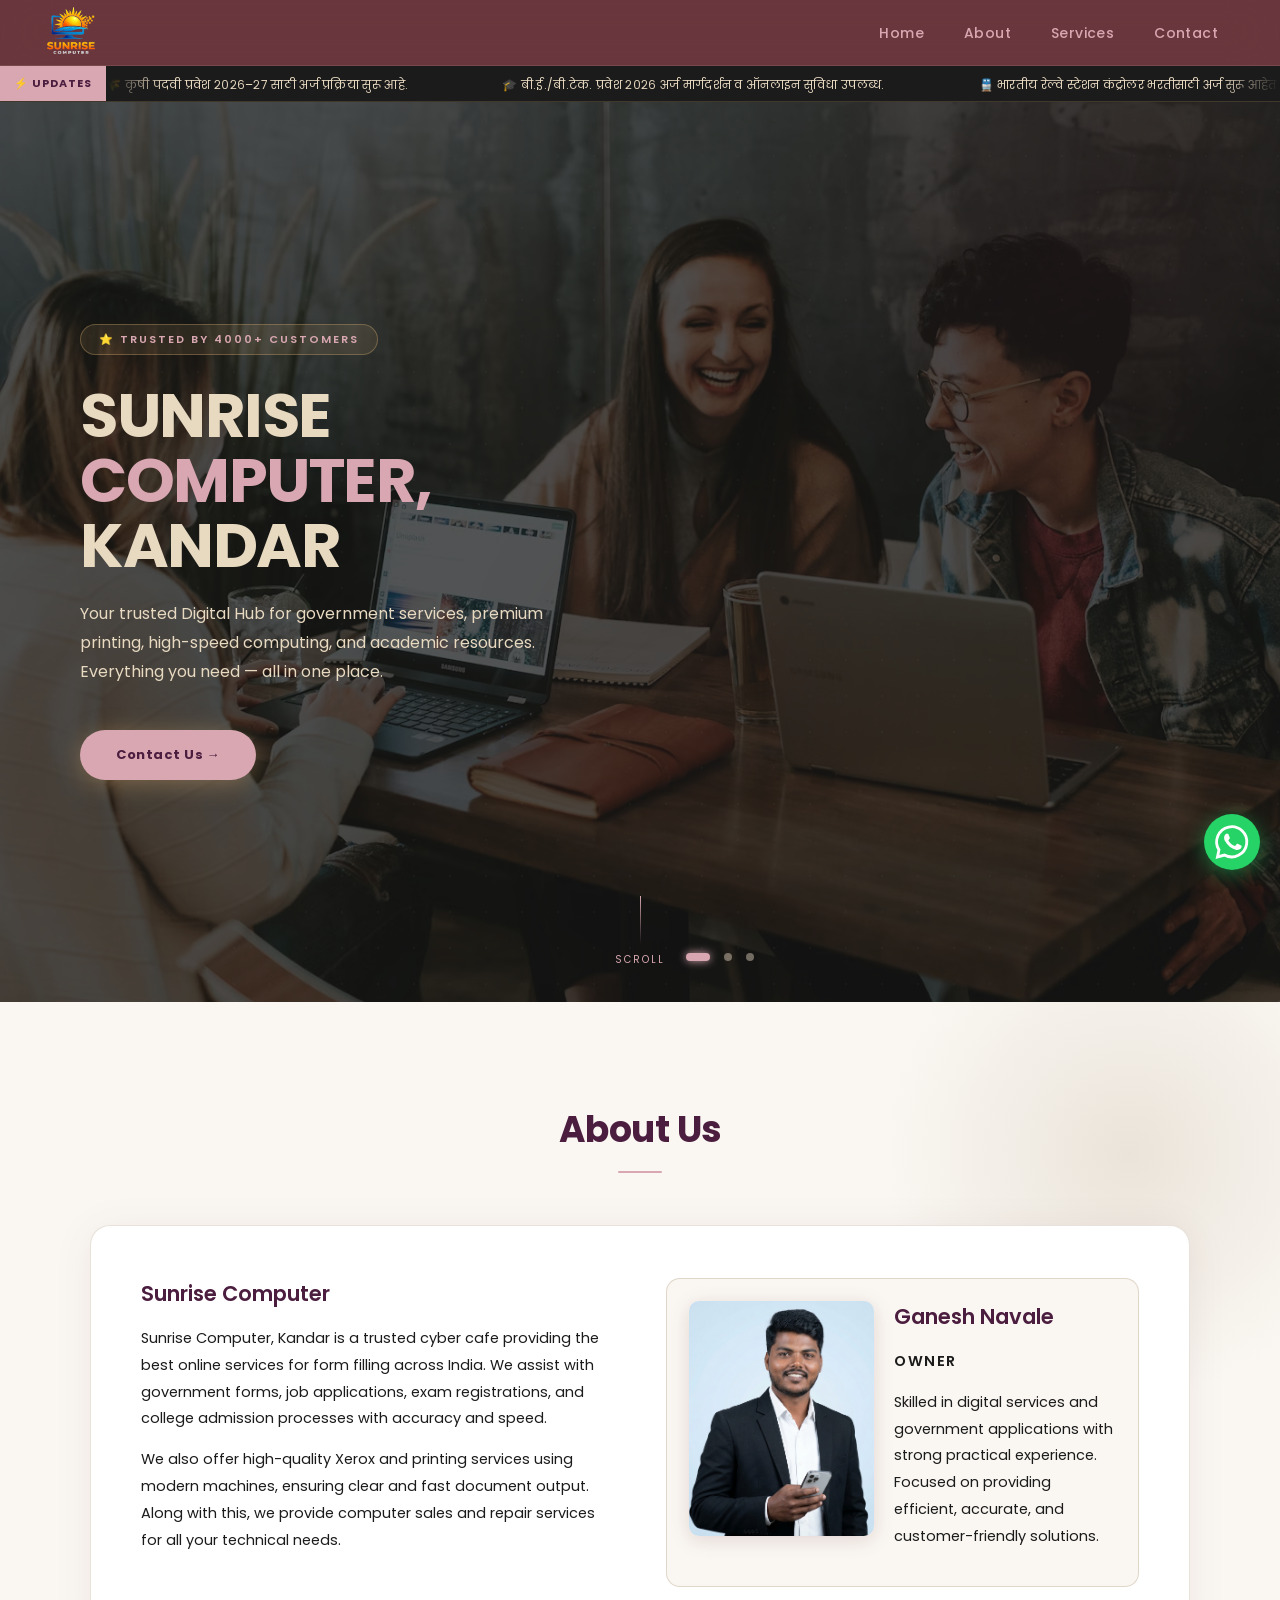
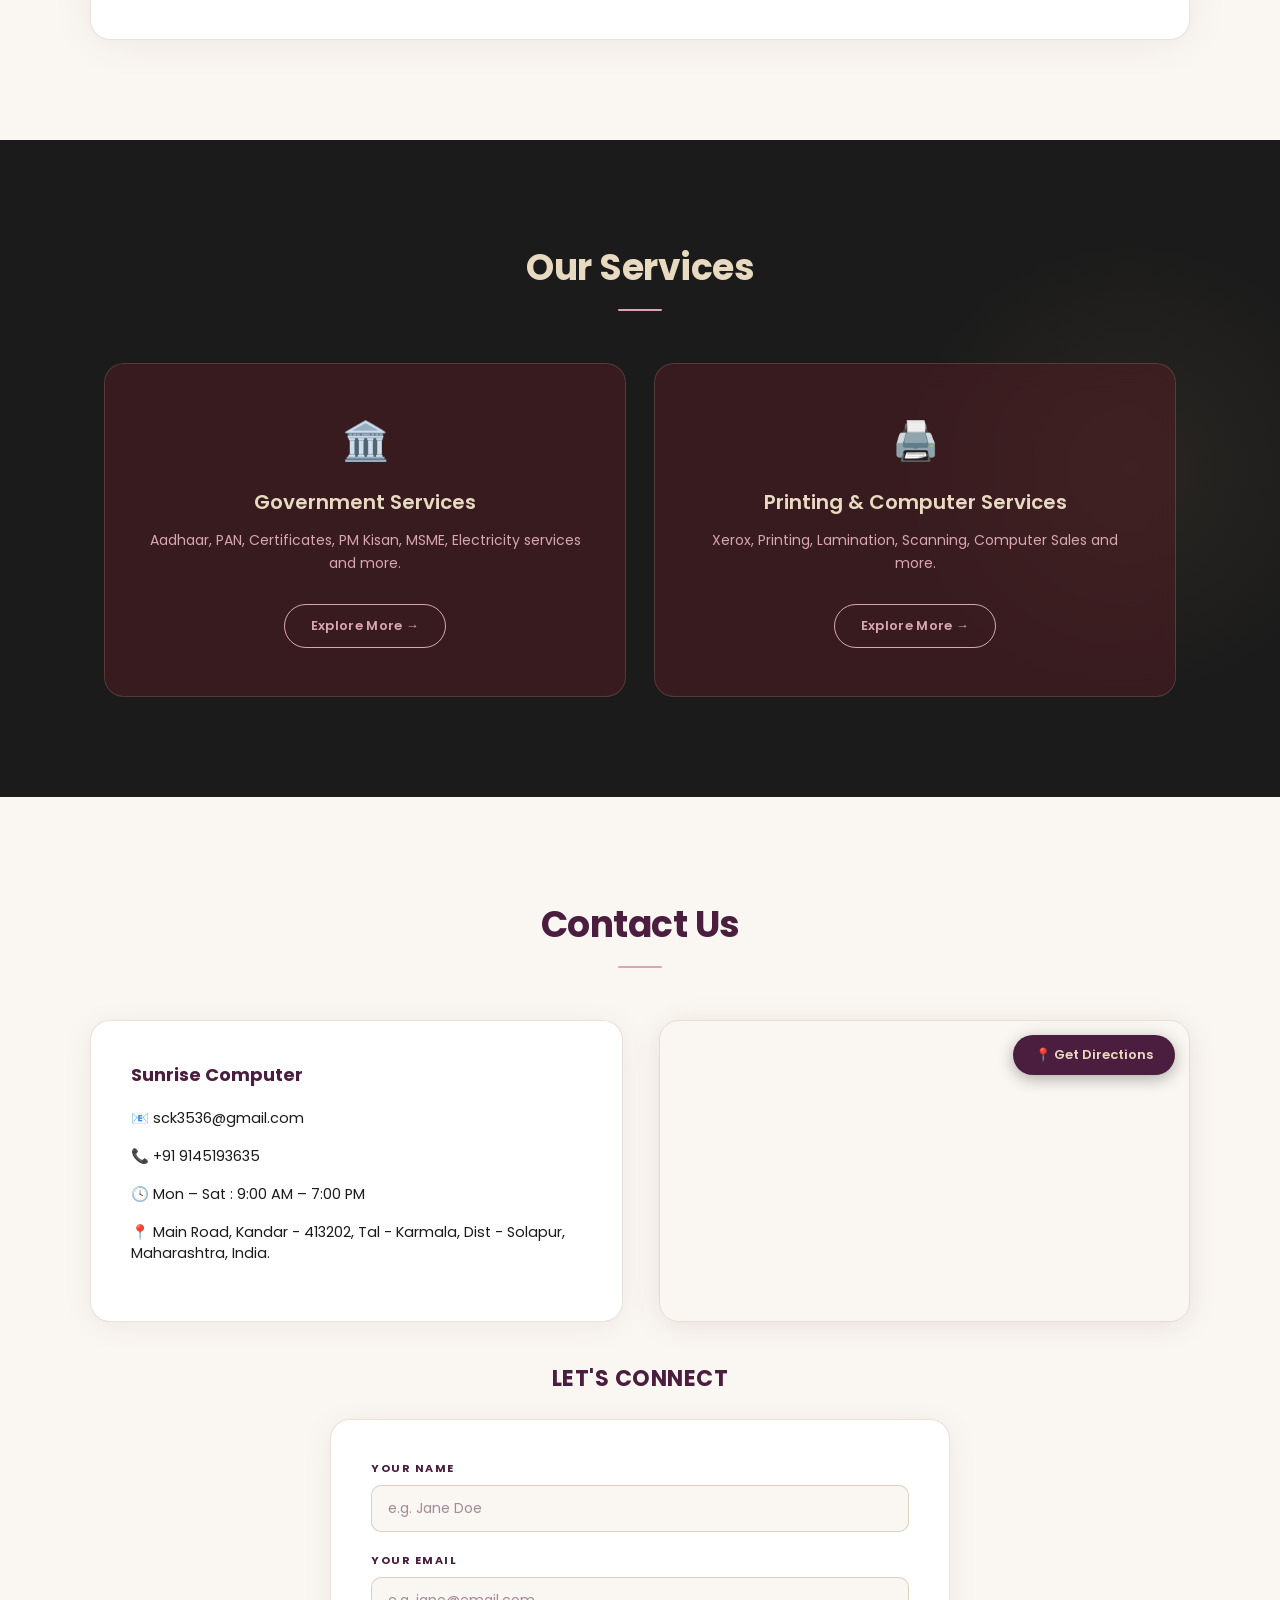
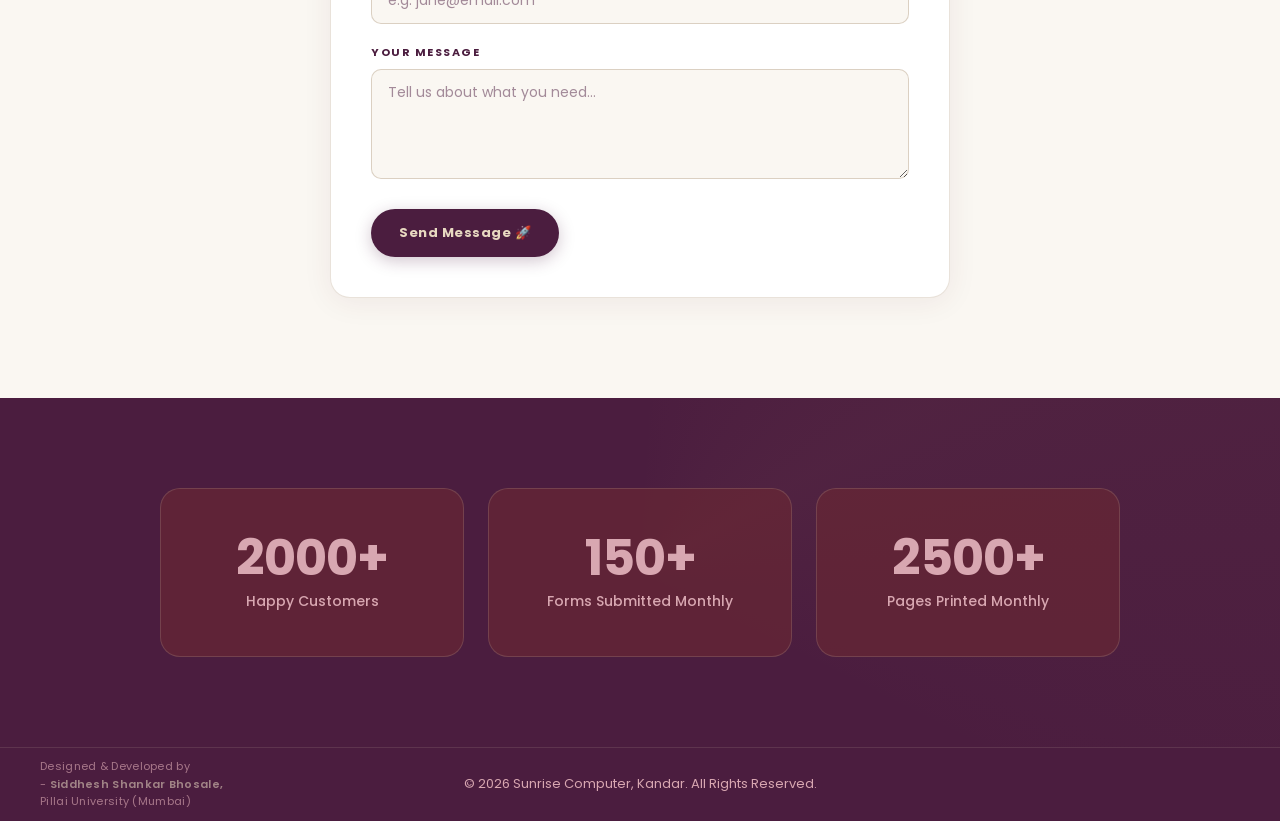
==== commit 3331fd09: "Made changes in address and added credits" ====
--- a/index.html
+++ b/index.html
@@ -43,10 +43,10 @@
     <div class="updates-label">⚡ Updates</div>
     <div class="updates-wrapper">
       <div class="updates-track">
-        <span>✅ CSC services shuru ho gaya hai — apna Aadhaar verify karein!</span>
-        <span>📢 Ab Ayushman Card banvane ki suvidha bhi uplabdh hai.</span>
-        <span>🎓 NSP Scholarship Portal open hai — apply now!</span>
-        <span>💰 PM Kisan registration available — documents ready rakhein.</span>
+        <span>🌾 कृषी पदवी प्रवेश २०२६–२७ साठी अर्ज प्रक्रिया सुरू आहे.</span>
+        <span>🎓 बी.ई./बी.टेक. प्रवेश २०२६ अर्ज मार्गदर्शन व ऑनलाइन सुविधा उपलब्ध.</span>
+        <span>🚆 भारतीय रेल्वे स्टेशन कंट्रोलर भरतीसाठी अर्ज सुरू आहेत.</span>
+        <span>🚌 BEST बस वाहक भरती २०२६ साठी अर्ज प्रक्रिया सुरू आहे.</span>
       </div>
     </div>
   </div>
@@ -163,7 +163,7 @@
         <p>📧 sck3536@gmail.com</p>
         <p>📞 +91 9145193635</p>
         <p>🕓 Mon – Sat : 9:00 AM – 7:00 PM</p>
-        <p>📍 Opposite JS Super Market, Kandar - 413202, Tal - Karmala, Dist - Solapur, Maharashtra, India.</p>
+        <p>📍 Main Road, Kandar - 413202, Tal - Karmala, Dist - Solapur, Maharashtra, India.</p>
       </div>
 
       <!-- Map Section (Right) -->
@@ -241,7 +241,13 @@
   </section>
 
   <footer class="footer">
-    <p>© 2026 Sunrise Computer, Kandar. All Rights Reserved.</p>
+    <p class="footer-credit">
+      Designed & Developed by<br>
+      - <span>Siddhesh Shankar Bhosale,</span><br>
+      Pillai University (Mumbai)
+    </p>
+    <p class="footer-copyright">© 2026 Sunrise Computer, Kandar. All Rights Reserved.</p>
+    <div class="footer-spacer"></div>
   </footer>
 
   <!-- Bottom nav (mobile) -->
--- a/css/style.css
+++ b/css/style.css
@@ -1049,7 +1049,8 @@
 
 /* Contact Form Below */
 .contact-form-container {
-  max-width: 620px; /* Reduced width to make the form look premium & minimal */
+  max-width: 620px;
+  /* Reduced width to make the form look premium & minimal */
   margin: 40px auto 0;
 }
 
@@ -1394,15 +1395,71 @@
 .footer {
   background: var(--wine);
   border-top: 1px solid rgba(199, 183, 163, 0.15);
-  text-align: center;
-  padding: 28px 20px;
+  padding: 10px 40px;
   position: relative;
   z-index: 10;
-}
-
-.footer p {
+  display: grid;
+  grid-template-columns: 1fr auto 1fr;
+  align-items: center;
+}
+
+.footer-credit {
+  grid-column: 1;
+  font-size: 11px;
+  color: var(--taupe);
+  opacity: 0.65;
+  margin: 0;
+  text-align: left;
+  line-height: 1.6;
+  letter-spacing: 0.3px;
+}
+
+.footer-credit span {
+  color: var(--cream);
+  font-weight: 600;
+  opacity: 0.85;
+}
+
+.footer-copyright {
+  grid-column: 2;
   font-size: 13px;
   color: var(--taupe);
+  margin: 0;
+  text-align: center;
+}
+
+.footer-spacer {
+  grid-column: 3;
+}
+
+@media (max-width: 768px) {
+  .footer {
+    grid-template-columns: 1fr;
+    gap: 8px;
+    padding: 16px 20px;
+  }
+
+  .footer-spacer {
+    display: none;
+  }
+
+  .footer-copyright {
+    grid-column: 1;
+    grid-row: 1;
+    text-align: center;
+    font-size: 12px;
+  }
+
+  .footer-credit {
+    grid-column: 1;
+    grid-row: 2;
+    text-align: center;
+    font-size: 9.5px;
+  }
+
+  .footer-credit br {
+    display: none;
+  }
 }
 
 /* ============================================
@@ -1693,6 +1750,7 @@
 }
 
 @media (hover: none) {
+
   /* Prevent sticky hover styles on touch devices */
   .contact-us:hover,
   .service-box:hover,
@@ -1706,23 +1764,27 @@
     transform: none !important;
     box-shadow: none !important;
   }
-  
+
   .form-submit-btn:hover {
     background: var(--wine) !important;
     color: var(--cream) !important;
   }
+
   .modal-btn:hover {
     background: var(--wine) !important;
     color: var(--cream) !important;
   }
+
   .contact-us:hover {
     background: var(--gold) !important;
     color: var(--wine) !important;
   }
+
   .service-btn:hover {
     background: transparent !important;
     color: var(--gold) !important;
   }
+
   .map-btn:hover {
     background: var(--wine) !important;
     color: var(--cream) !important;
@@ -1808,8 +1870,12 @@
    RESPONSIVE ANIMATION CONTROL (PHONES/TABLETS)
    ============================================ */
 @media (max-width: 768px) {
+
   /* Stop background blobs animation */
-  .blob, .blob-1, .blob-2, .blob-3 {
+  .blob,
+  .blob-1,
+  .blob-2,
+  .blob-3 {
     animation: none !important;
     transform: none !important;
     display: none !important;
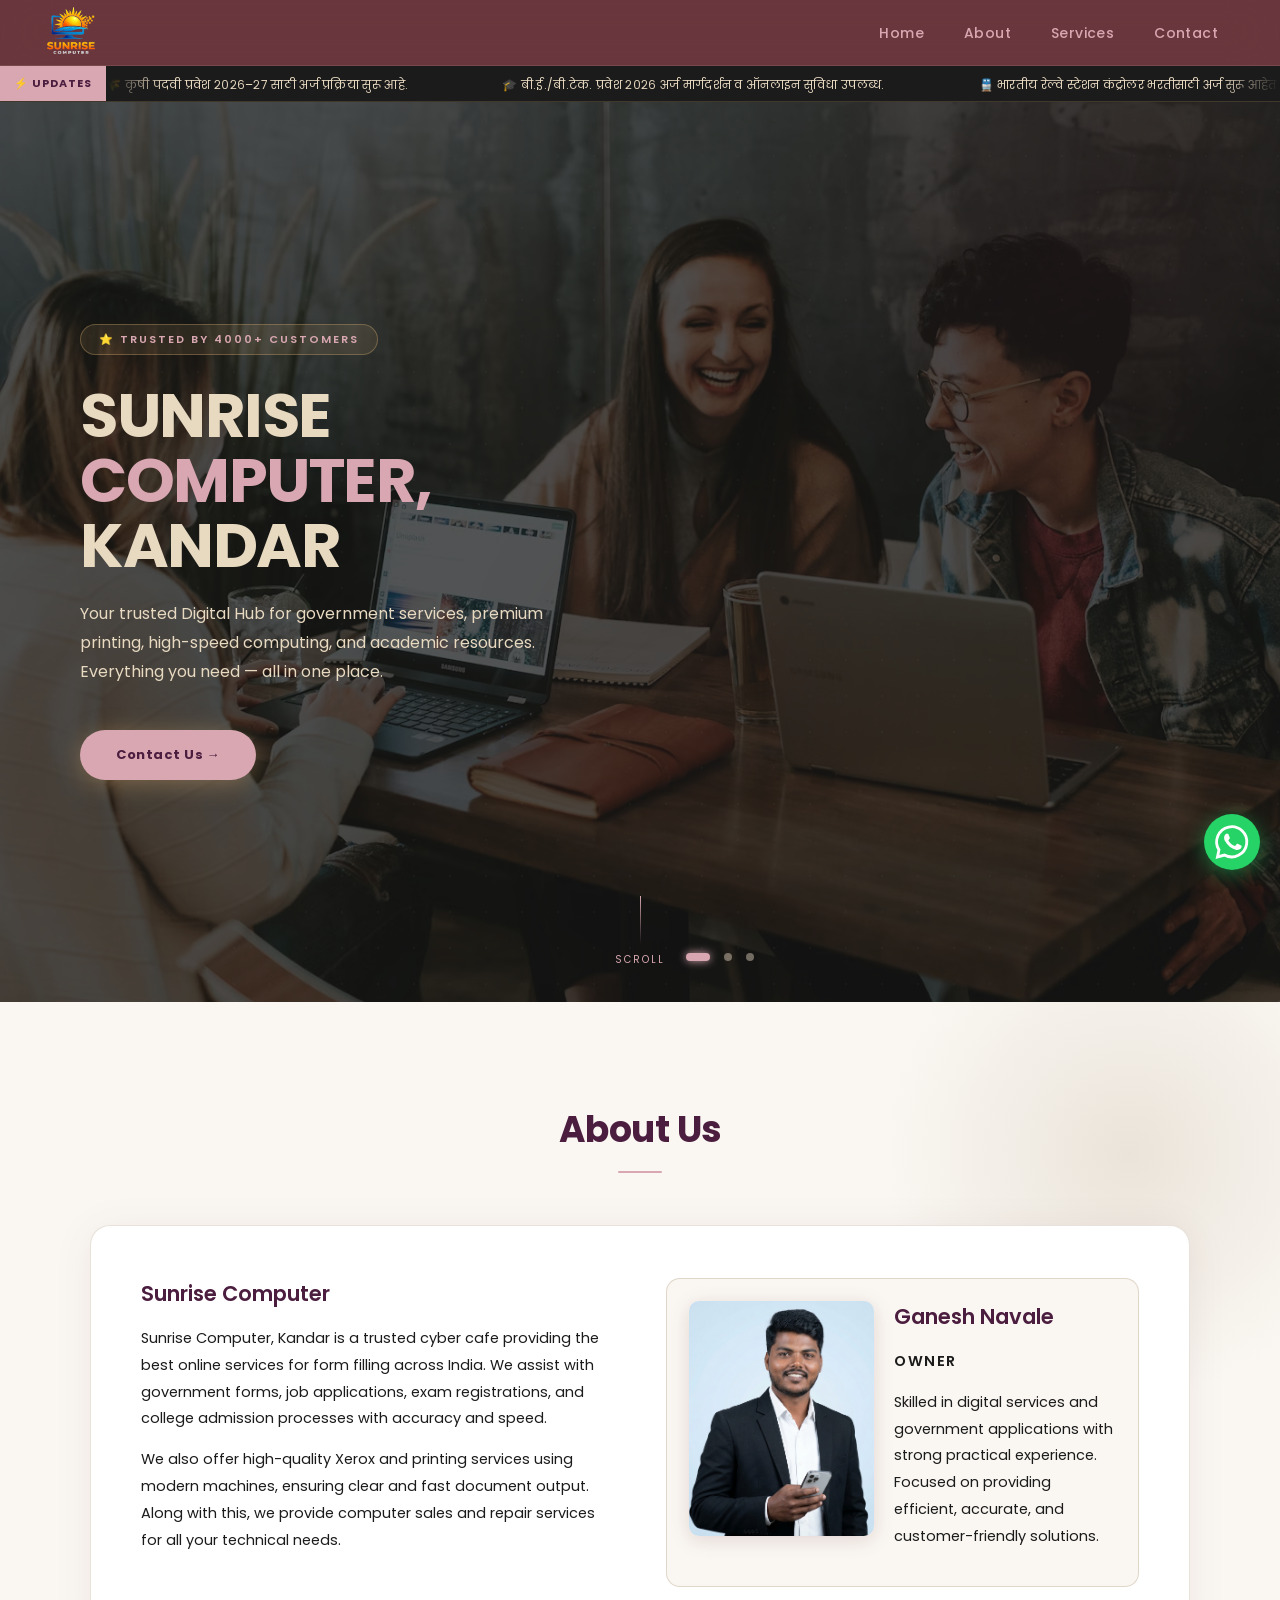
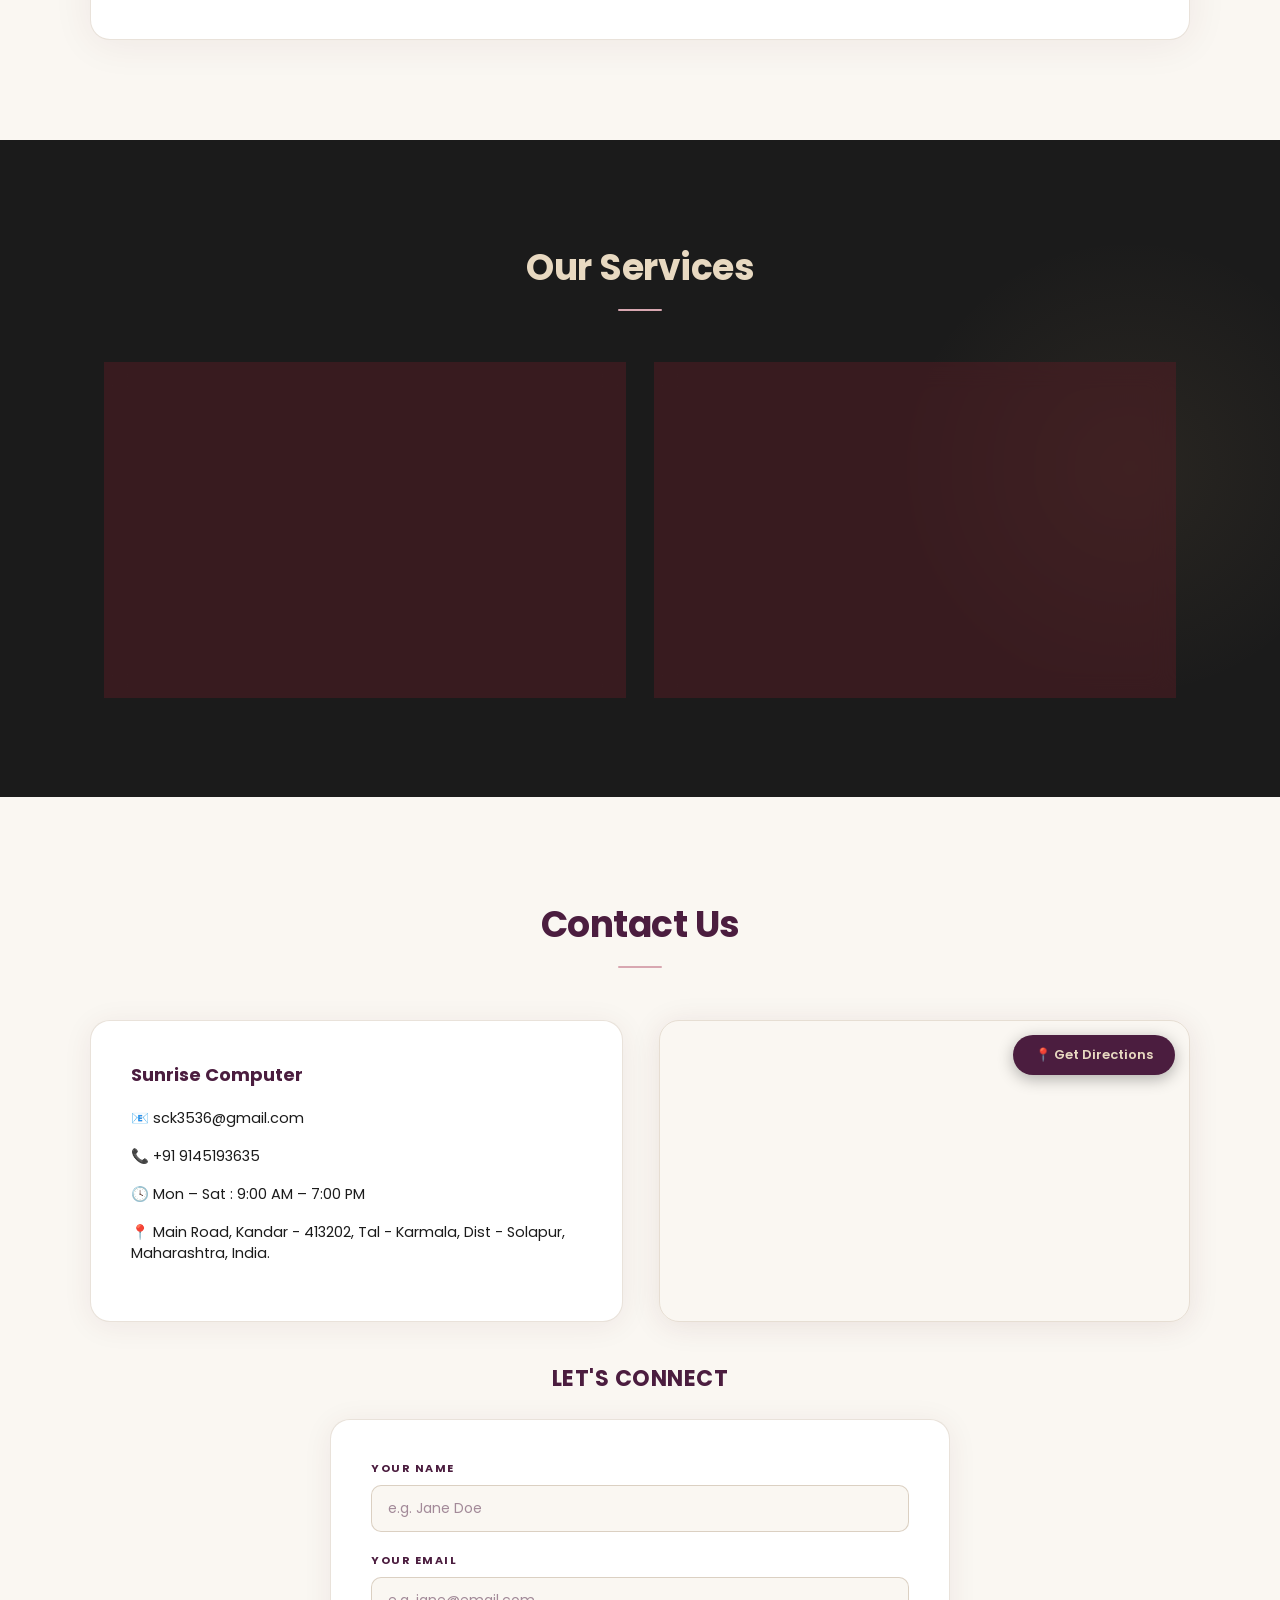
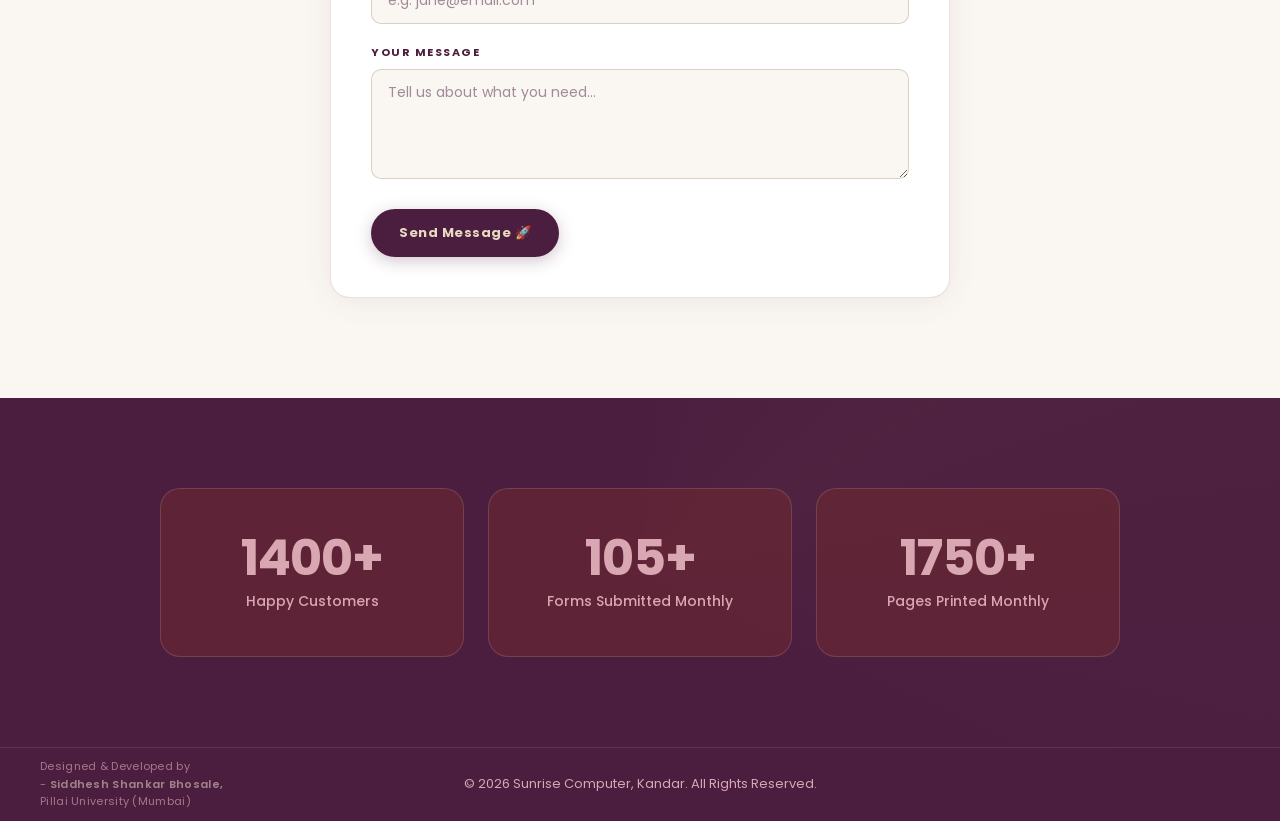
==== commit b4f1b599: "Made seo optimization" ====
--- a/index.html
+++ b/index.html
@@ -5,9 +5,161 @@
   <meta charset="UTF-8">
   <meta name="viewport" content="width=device-width, initial-scale=1.0">
   <title>Sunrise Computer — Kandar | Digital Services Hub</title>
+  <link rel="canonical" href="https://sunrisecomputerkandar.co.in/">
+  <meta name="robots" content="index, follow">
+  <meta name="theme-color" content="#0F766E">
+  <!-- Open Graph -->
+  <meta property="og:type" content="website">
+  <meta property="og:title" content="Sunrise Computer, Kandar">
+  <meta property="og:description"
+    content="Government Services, Printing, Computer Sales, Online Forms, Admissions, Bill Payments and much more.">
+  <meta property="og:url" content="https://sunrisecomputerkandar.co.in/">
+  <meta property="og:image" content="https://sunrisecomputerkandar.co.in/img/logo1.png">
+  <meta property="og:site_name" content="Sunrise Computer">
+  <meta property="og:locale" content="en_IN">
+
+  <!-- Twitter -->
+  <meta name="twitter:card" content="summary_large_image">
+  <meta name="twitter:title" content="Sunrise Computer, Kandar">
+  <meta name="twitter:description" content="Government Services, Printing, Computer Sales, Online Forms and more.">
+  <meta name="twitter:image" content="https://sunrisecomputerkandar.co.in/img/logo1.png">
+  <script type="application/ld+json">
+{
+  "@context": "https://schema.org",
+  "@type": "LocalBusiness",
+  "@id": "https://sunrisecomputerkandar.co.in/#business",
+  "name": "Sunrise Computer",
+  "url": "https://sunrisecomputerkandar.co.in/",
+  "image": "https://sunrisecomputerkandar.co.in/img/logo1.png",
+  "logo": "https://sunrisecomputerkandar.co.in/img/logo1.png",
+  "telephone": "+91-9145193635",
+  "email": "sck3536@gmail.com",
+  "description": "Sunrise Computer is a trusted digital service center in Kandar offering government services, printing, computer sales, computer repair, online form filling, bill payments and other digital services.",
+
+  "address": {
+    "@type": "PostalAddress",
+    "streetAddress": "Main Road, Kandar",
+    "addressLocality": "Kandar",
+    "addressRegion": "Maharashtra",
+    "postalCode": "413202",
+    "addressCountry": "IN"
+  },
+
+  "geo": {
+    "@type": "GeoCoordinates",
+    "latitude": 18.1147164,
+    "longitude": 75.1951826
+  },
+
+  "openingHours": "Mo-Sa 09:00-19:00",
+
+  "openingHoursSpecification": [
+    {
+      "@type": "OpeningHoursSpecification",
+      "dayOfWeek": [
+        "Monday",
+        "Tuesday",
+        "Wednesday",
+        "Thursday",
+        "Friday",
+        "Saturday"
+      ],
+      "opens": "09:00",
+      "closes": "19:00"
+    }
+  ],
+
+  "priceRange": "₹₹",
+
+  "currenciesAccepted": "INR",
+
+  "paymentAccepted": [
+    "Cash",
+    "UPI",
+    "Credit Card",
+    "Debit Card"
+  ],
+
+  "knowsLanguage": [
+    "English",
+    "Hindi",
+    "Marathi"
+  ],
+
+  "areaServed": {
+    "@type": "AdministrativeArea",
+    "name": "Karmala, Solapur, Maharashtra, India"
+  },
+
+  "contactPoint": {
+    "@type": "ContactPoint",
+    "telephone": "+91-9145193635",
+    "contactType": "Customer Service",
+    "availableLanguage": [
+      "English",
+      "Hindi",
+      "Marathi"
+    ]
+  },
+
+  "sameAs": [
+    "https://www.google.com/search?q=Sunrise+Computer&stick=H4sIAAAAAAAA_-NgU1I1qDBOSjYxM7W0MEu1tDAwS02yMqhIMTKySE1KMzE0STI0STFPXsQqEFyaV5RZnKrgnJ9bUFqSWgQAXNKYNzwAAAA&hl=en-GB&mat=CcybMXaNRB0iElYBa0lj_5ILbTyImqjevaGonq21vwtmzzRS3Bw_sTxl0jmBad7GvIRKvaOml8wa_HIGNU9grcZZ4btNBSznQ-RL5G8ZPSiXj_0TfVsMVbSCNpD7YK7MFQ&authuser=0&ved=2ahUKEwiF6tDg3OaVAxVFSWwGHYzhNSAQ-MgIegQIGBAf"
+  ],
+
+  "hasOfferCatalog": {
+    "@type": "OfferCatalog",
+    "name": "Sunrise Computer Services",
+    "itemListElement": [
+      {
+        "@type": "Offer",
+        "itemOffered": {
+          "@type": "Service",
+          "name": "Government Services"
+        }
+      },
+      {
+        "@type": "Offer",
+        "itemOffered": {
+          "@type": "Service",
+          "name": "Printing Services"
+        }
+      },
+      {
+        "@type": "Offer",
+        "itemOffered": {
+          "@type": "Service",
+          "name": "Computer Sales"
+        }
+      },
+      {
+        "@type": "Offer",
+        "itemOffered": {
+          "@type": "Service",
+          "name": "Computer Repair"
+        }
+      },
+      {
+        "@type": "Offer",
+        "itemOffered": {
+          "@type": "Service",
+          "name": "Online Form Filling"
+        }
+      },
+      {
+        "@type": "Offer",
+        "itemOffered": {
+          "@type": "Service",
+          "name": "Bill Payments"
+        }
+      }
+    ]
+  }
+}
+</script>
   <meta name="description"
     content="Sunrise Computer Kandar — Premium cyber cafe offering government form filling, Aadhaar, PAN, printing, computer sales and more. Trusted by 4000+ customers.">
   <link rel="stylesheet" href="css/style.css">
+  <link rel="icon" href="img/logo1.png" type="image/png">
   <link href="https://fonts.googleapis.com/css2?family=Poppins:wght@300;400;500;600;700&display=swap" rel="stylesheet">
 </head>
 
